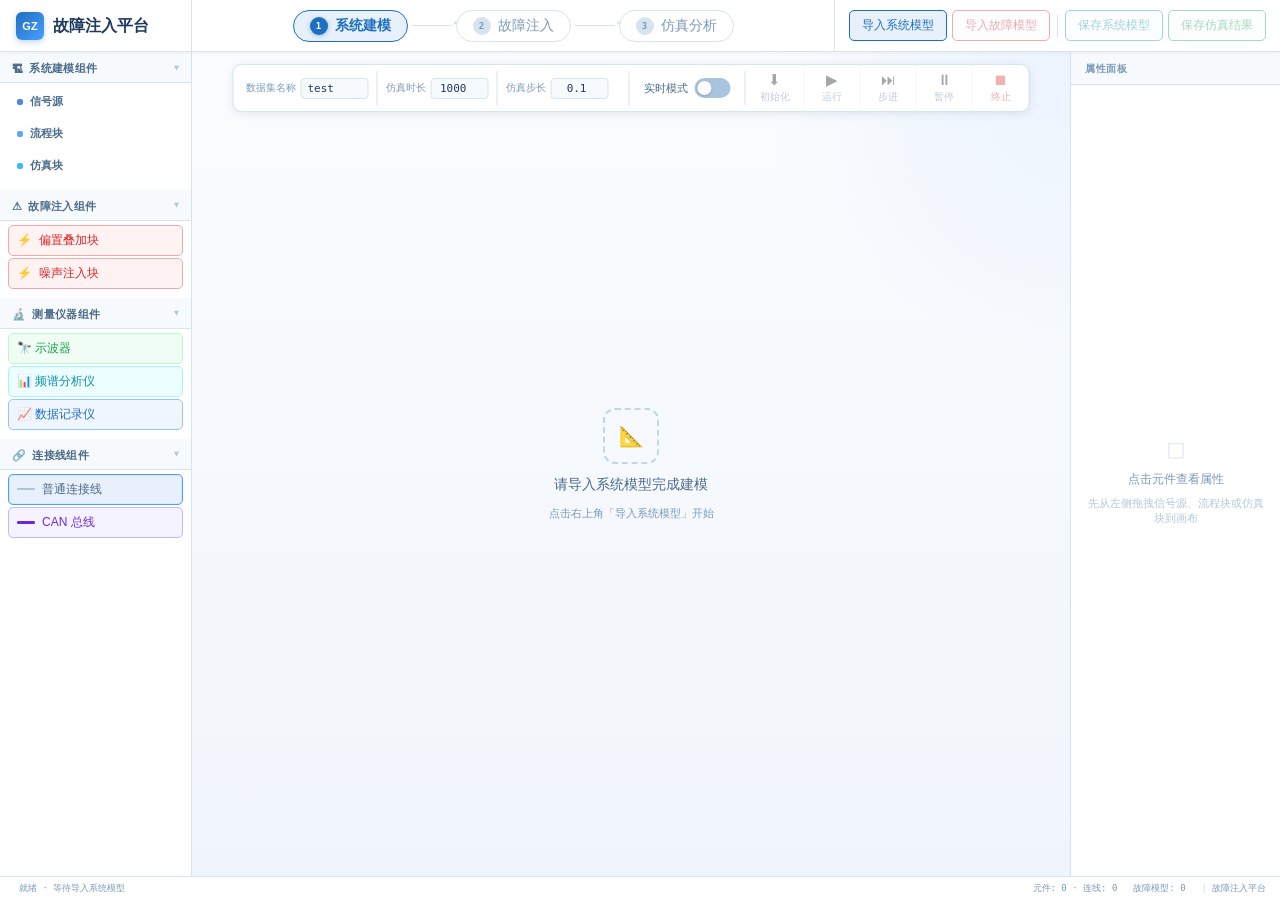
==== TEST.html @ 74deca5b "Add static fault injection platform" ====
<!DOCTYPE html>
<html lang="zh">
<head>
<meta charset="UTF-8">
<meta name="viewport" content="width=device-width, initial-scale=1.0">
<title>故障注入平台</title>
<style>
*{margin:0;padding:0;box-sizing:border-box;}
:root{
  --sidebar-w:192px;
  --sidebar-w-md:184px;
  --bg-base:#f0f5fb;
  --bg-panel:#ffffff;
  --bg-card:#f7fafd;
  --bg-hover:#eaf2fb;
  --border:#d6e4f0;
  --border-mid:#c2d6ea;
  --border-dark:#a8c4de;
  --blue:#1d6fbf;
  --blue-lt:#4a9eff;
  --blue-bg:#e8f1fb;
  --teal:#0e8fa8;
  --teal-bg:#e3f6fa;
  --red:#dc2626;
  --red-lt:#ef4444;
  --red-bg:#fef2f2;
  --red-border:#fca5a5;
  --green:#16a34a;
  --green-bg:#f0fdf4;
  --orange:#c2540a;
  --orange-bg:#fff7ed;
  --purple:#6d28d9;
  --purple-bg:#f5f3ff;
  --text:#1e3a5f;
  --text2:#4a6a8a;
  --textm:#7a9ab8;
  --textd:#b3c8da;
}
body{font-family:'Noto Sans SC',sans-serif;background:var(--bg-base);color:var(--text);height:100vh;display:flex;flex-direction:column;overflow:hidden;}

/* ── HEADER ── */
header{height:52px;background:var(--bg-panel);border-bottom:1.5px solid var(--border);display:flex;align-items:center;flex-shrink:0;z-index:100;box-shadow:0 1px 4px rgba(30,58,95,0.06);}
.logo{width:var(--sidebar-w);padding:0 16px;display:flex;align-items:center;gap:9px;border-right:1.5px solid var(--border);height:100%;flex-shrink:0;}
.logo-badge{width:28px;height:28px;background:linear-gradient(135deg,var(--blue),var(--blue-lt));border-radius:6px;display:flex;align-items:center;justify-content:center;font-family:'Rajdhani',sans-serif;font-weight:700;font-size:11px;color:#fff;flex-shrink:0;box-shadow:0 2px 6px rgba(29,111,191,0.28);}
.logo-name{font-family:'Rajdhani',sans-serif;font-weight:700;font-size:15px;color:var(--text);line-height:1.2;white-space:nowrap;}

/* ── 三步流程条 ── */
.stepbar{flex:1;display:flex;align-items:center;justify-content:center;padding:0 20px;gap:0;}
.step-item{display:flex;align-items:center;}
.step-pill{display:flex;align-items:center;gap:7px;padding:6px 16px;border-radius:20px;border:1.5px solid var(--border);background:transparent;transition:all 0.25s;cursor:default;}
.step-num{width:18px;height:18px;border-radius:50%;display:flex;align-items:center;justify-content:center;font-family:'JetBrains Mono',monospace;font-size:9px;font-weight:700;background:var(--border);color:var(--textm);transition:all 0.25s;flex-shrink:0;}
.step-lbl{font-size:13px;font-weight:500;color:var(--textm);white-space:nowrap;transition:all 0.25s;}
.step-arrow{width:40px;height:1.5px;background:var(--border);margin:0 4px;position:relative;flex-shrink:0;}
.step-arrow::after{content:'▸';position:absolute;right:-6px;top:-7px;font-size:8px;color:var(--border);}
.step-item[data-s="1"]{--sc:var(--blue);--scbg:var(--blue-bg);}
.step-item[data-s="2"]{--sc:var(--red);--scbg:var(--red-bg);}
.step-item[data-s="3"]{--sc:var(--green);--scbg:var(--green-bg);}
.step-item.active .step-pill{border-color:var(--sc);background:var(--scbg);}
.step-item.active .step-num{background:var(--sc);color:#fff;box-shadow:0 1px 5px color-mix(in srgb,var(--sc) 40%,transparent);}
.step-item.active .step-lbl{color:var(--sc);font-weight:600;}
.step-item.done .step-pill{border-color:var(--border-mid);background:var(--bg-hover);}
.step-item.done .step-num{background:var(--blue);color:#fff;font-size:8px;}
.step-item.done .step-lbl{color:var(--text2);}

/* ── 右上角工具栏（4个按钮） ── */
.toolbar{display:flex;align-items:center;gap:5px;padding:0 14px;border-left:1.5px solid var(--border);height:100%;flex-shrink:0;}
.tbtn{display:flex;align-items:center;gap:4px;padding:5px 11px;border-radius:5px;border:1.5px solid var(--border);background:var(--bg-card);color:var(--text2);font-family:'Noto Sans SC',sans-serif;font-size:11px;cursor:pointer;transition:all 0.18s;white-space:nowrap;font-weight:500;}
.tbtn:hover:not(.tbtn-disabled){background:var(--bg-hover);border-color:var(--border-mid);color:var(--text);}
.tbtn-disabled{opacity:0.38;cursor:not-allowed;}
.tbtn-imp-sys{border-color:var(--blue);color:var(--blue);background:var(--blue-bg);}
.tbtn-imp-sys:hover{background:#dceef9!important;}
.tbtn-imp-flt{border-color:var(--red);color:var(--red);}
.tbtn-imp-flt.ready{background:var(--red-bg);}
.tbtn-save-sys{border-color:var(--teal);color:var(--teal);}
.tbtn-save-sys.ready{background:var(--teal-bg);}
.tbtn-save-res{border-color:var(--green);color:var(--green);}
.tbtn-save-res.ready{background:var(--green-bg);}
.tbtn-divider{width:1px;height:22px;background:var(--border);margin:0 2px;flex-shrink:0;}

/* ── LAYOUT ── */
main{flex:1;display:flex;overflow:hidden;}

/* ── 左侧面板（4组） ── */
.lpanel{width:var(--sidebar-w);flex-shrink:0;background:var(--bg-panel);border-right:1.5px solid var(--border);display:flex;flex-direction:column;overflow:hidden;}
.lscroll{flex:1;overflow-y:auto;}
.lscroll::-webkit-scrollbar{width:3px;}
.lscroll::-webkit-scrollbar-thumb{background:var(--border);}

/* 分组标题 */
.lgroup-head{display:flex;align-items:center;gap:6px;padding:8px 12px 5px;font-size:10px;font-weight:600;color:var(--text2);letter-spacing:0.3px;border-bottom:1px solid var(--border);background:var(--bg-card);margin-top:1px;cursor:pointer;user-select:none;position:sticky;top:0;z-index:2;}
.lgroup-head:first-child{margin-top:0;}
.lgroup-icon{font-size:11px;}
.lgroup-arrow{margin-left:auto;font-size:9px;color:var(--textd);transition:transform 0.2s;}
.lgroup-arrow.open{transform:rotate(90deg);}
.lgroup-body{padding:4px 8px 6px;}

/* 元件条目 */
.citem{display:flex;align-items:center;gap:7px;padding:5px 8px;border-radius:5px;border:1px solid transparent;cursor:grab;transition:all 0.14s;margin-bottom:2px;font-size:11px;color:var(--text2);}
.citem:hover{background:var(--blue-bg);border-color:var(--border-mid);color:var(--blue);}
.citem-draggable{cursor:grab;}
.citem-draggable:active{cursor:grabbing;}
.citem-dragging{opacity:0.58;transform:translateX(2px);}
.citem-copy{display:flex;flex-direction:column;gap:1px;min-width:0;}
.citem-sub{font-size:9px;color:var(--textm);line-height:1.35;white-space:normal;}
.citem-label{font-size:11px;font-weight:600;color:inherit;line-height:1.45;}
.cdot{width:6px;height:6px;border-radius:2px;flex-shrink:0;}
.citem-line-tool{cursor:pointer;}
.citem-line-tool.active{background:var(--blue-bg);border-color:var(--blue-lt);color:var(--blue);box-shadow:0 0 0 1px rgba(74,158,255,0.12) inset;}
.citem-line-tool.active.citem-can{background:#ede9fe!important;border-color:var(--purple)!important;color:var(--purple)!important;}

/* 故障注入组件特殊样式 */
.citem-fault{color:var(--red)!important;border:1px solid var(--red-border)!important;background:var(--red-bg);}
.citem-fault:hover{background:#fee2e2!important;border-color:var(--red)!important;}

/* 测量仪器 */
.citem-scope{border:1.5px solid #bbf7d0!important;background:#f0fdf4;color:var(--green)!important;}
.citem-scope:hover{background:#dcfce7!important;border-color:var(--green)!important;}

/* 连接线 */
.citem-can{border:1px solid #c4b5fd!important;background:var(--purple-bg);color:var(--purple)!important;}
.citem-can:hover{background:#ede9fe!important;border-color:var(--purple)!important;}

/* ── 画布 ── */
.canvas-wrap{flex:1;background:var(--bg-base);position:relative;overflow:hidden;}
.canvas-grid{position:absolute;inset:0;background:radial-gradient(circle at top right, rgba(122,183,255,0.12), transparent 26%),linear-gradient(180deg, rgba(255,255,255,0.72), rgba(240,245,251,0.94));}
.empty-state{position:absolute;inset:0;display:flex;flex-direction:column;align-items:center;justify-content:center;gap:12px;pointer-events:none;}
.empty-icon{width:56px;height:56px;border:2px dashed var(--border-mid);border-radius:12px;display:flex;align-items:center;justify-content:center;font-size:20px;}
.empty-txt{font-size:14px;color:var(--text2);font-weight:500;}
.empty-sub{font-size:11px;color:var(--textm);}
.diagram{position:absolute;inset:0;display:none;}
.diagram.on{display:block;}
.diagram.dragover .diagram-placeholder-card{border-color:var(--blue);background:#f5f9ff;box-shadow:0 10px 24px rgba(29,111,191,0.12);}
.diagram-guide{position:absolute;top:106px;left:22px;z-index:8;display:flex;flex-direction:column;gap:3px;padding:11px 14px;border-radius:10px;border:1px solid rgba(194,214,234,0.95);background:rgba(255,255,255,0.9);backdrop-filter:blur(10px);box-shadow:0 8px 18px rgba(30,58,95,0.08);}
.diagram-guide-title{font-size:13px;font-weight:700;color:var(--text);}
.diagram-guide-sub{font-size:10px;color:var(--textm);line-height:1.5;max-width:300px;}
.diagram-placeholder{position:absolute;inset:0;display:flex;align-items:center;justify-content:center;pointer-events:none;padding:24px;z-index:7;}
.diagram-placeholder-card{display:flex;flex-direction:column;align-items:center;justify-content:center;gap:8px;width:min(420px,100%);padding:26px 28px;border-radius:18px;border:2px dashed var(--border-mid);background:rgba(255,255,255,0.72);text-align:center;transition:all 0.18s;}
.diagram-placeholder-icon{font-size:26px;line-height:1;color:var(--blue);}
.diagram-placeholder-title{font-size:16px;font-weight:700;color:var(--text);}
.diagram-placeholder-sub{font-size:11px;color:var(--textm);line-height:1.6;max-width:320px;}
.canvas-viewport{position:absolute;inset:0;overflow:hidden;z-index:3;cursor:grab;}
.canvas-viewport.panning{cursor:grabbing;}
.canvas-stage{position:absolute;left:0;top:0;width:1600px;height:980px;transform-origin:0 0;will-change:transform;touch-action:none;}
.canvas-stage-grid{position:absolute;inset:0;background-image:linear-gradient(rgba(194,214,234,0.55) 1px, transparent 1px),linear-gradient(90deg, rgba(194,214,234,0.55) 1px, transparent 1px);background-size:32px 32px,32px 32px;opacity:0.54;pointer-events:none;}
.edge-layer{position:absolute;inset:0;width:100%;height:100%;overflow:visible;pointer-events:auto;}
.edge-path{fill:none;stroke-linecap:round;stroke-linejoin:round;pointer-events:none;}
.edge-path--normal{stroke:#84aee0;stroke-width:2.2;}
.edge-path--can{stroke:#8c7cf6;stroke-width:3.2;}
.edge-hit{fill:none;stroke:rgba(79,134,231,0.001);stroke-width:18;stroke-linecap:round;stroke-linejoin:round;pointer-events:visibleStroke;cursor:pointer;}
.edge-path.is-selected{filter:drop-shadow(0 0 6px rgba(79,134,231,0.24));}
.edge-path--normal.is-selected{stroke:#4f86e7;stroke-width:2.9;}
.edge-path--can.is-selected{stroke:#6d5df6;stroke-width:4;}
.edge-label{font-family:'JetBrains Mono',monospace;font-size:9px;fill:#6d28d9;pointer-events:auto;cursor:pointer;transition:fill 0.16s ease;}
.edge-label.is-selected{fill:#1d4ed8;font-weight:700;}
.edge-path.is-faulted{stroke-dasharray:10 6;filter:drop-shadow(0 0 5px rgba(220,38,38,0.18));}
.edge-path--can.is-faulted{stroke:var(--red);stroke-width:3.6;}
.edge-label.is-faulted{fill:var(--red);font-weight:700;}
.edge-label.is-faulted.is-selected{fill:#b91c1c;}
.edge-preview{fill:none;stroke:#7ab7ff;stroke-width:2;stroke-dasharray:7 5;opacity:0.92;}
.node-layer{position:absolute;inset:0;z-index:4;}
.canvas-floating{position:absolute;right:18px;bottom:18px;z-index:9;display:flex;flex-direction:column;align-items:flex-end;gap:10px;}
.canvas-mode{display:flex;align-items:center;gap:10px;padding:9px 12px;border:1px solid rgba(183,197,219,0.48);border-radius:16px;background:rgba(255,255,255,0.9);backdrop-filter:blur(12px);box-shadow:0 12px 24px rgba(30,58,95,0.08);}
.canvas-mode__label{font-size:10px;color:var(--textm);font-weight:700;letter-spacing:0.2px;}
.canvas-mode__chip{display:inline-flex;align-items:center;gap:6px;padding:6px 11px;border-radius:999px;border:1px solid rgba(194,214,234,0.72);background:var(--bg-card);font-size:11px;color:var(--text2);font-weight:700;}
.canvas-mode__chip.can{border-color:#c4b5fd;background:#f5f3ff;color:#6d28d9;}
.canvas-zoom{display:flex;align-items:center;gap:9px;padding:9px 12px;border:1px solid rgba(183,197,219,0.48);border-radius:16px;background:rgba(255,255,255,0.9);backdrop-filter:blur(12px);box-shadow:0 12px 24px rgba(30,58,95,0.08);}
.canvas-zoom__button,.canvas-zoom__reset{border:1px solid rgba(183,197,220,0.58);background:rgba(255,255,255,0.92);color:#415f8f;cursor:pointer;transition:background 0.2s ease,border-color 0.2s ease;}
.canvas-zoom__button:hover,.canvas-zoom__reset:hover{border-color:rgba(76,116,204,0.42);background:rgba(236,243,255,0.94);}
.canvas-zoom__button{width:30px;height:30px;border-radius:9px;font-size:17px;line-height:1;}
.canvas-zoom__track{width:110px;height:6px;border-radius:999px;background:rgba(175,191,220,0.28);overflow:hidden;}
.canvas-zoom__fill{display:block;height:100%;border-radius:inherit;background:linear-gradient(90deg,#5b8cff,#7ab7ff);}
.canvas-zoom__reset{min-width:64px;height:30px;padding:0 10px;border-radius:9px;font-size:13px;font-weight:700;}

/* ── 模块块 ── */
.blk{position:absolute;border-radius:12px;border:1.5px solid;background:var(--bg-panel);cursor:grab;transition:box-shadow 0.18s,border-color 0.18s,transform 0.18s;user-select:none;display:flex;flex-direction:column;align-items:center;justify-content:center;text-align:center;gap:4px;box-shadow:0 6px 16px rgba(30,58,95,0.08);}
.blk.is-dragging{cursor:grabbing;box-shadow:0 16px 28px rgba(30,58,95,0.18);transform:translateY(-1px);}
.blk:hover{box-shadow:0 3px 12px rgba(30,58,95,0.14);z-index:10;}
.blk.sel{box-shadow:0 0 0 3px color-mix(in srgb,currentColor 25%,transparent),0 2px 10px rgba(30,58,95,0.1);z-index:20;}
.blk-lbl{font-size:12px;font-weight:700;padding:0 10px;line-height:1.4;color:var(--text);letter-spacing:0.1px;}
.blk-sub{font-size:10px;color:var(--textm);padding:0 10px;font-family:"Segoe UI","Microsoft YaHei UI",sans-serif;line-height:1.55;}
.blk-kicker{font-size:9px;font-weight:700;letter-spacing:0.55px;text-transform:uppercase;color:currentColor;opacity:0.82;margin-bottom:2px;}
.node-port{position:absolute;display:flex;align-items:center;justify-content:center;width:16px;height:16px;border-radius:50%;border:2px solid currentColor;background:#fff;box-shadow:0 0 0 3px rgba(255,255,255,0.78);pointer-events:auto;cursor:crosshair;z-index:2;transform:translate(-50%,-50%);padding:0;appearance:none;outline:none;}
.node-port--output{background:currentColor;border-color:#fff;box-shadow:0 0 0 2px color-mix(in srgb,currentColor 24%,transparent);}
.node-port--active{box-shadow:0 0 0 5px color-mix(in srgb,currentColor 18%,transparent);}
.node-port__inner{width:4px;height:4px;border-radius:50%;background:currentColor;}
.fbadge{position:absolute;top:-7px;right:-7px;width:15px;height:15px;background:var(--red);border-radius:50%;display:none;align-items:center;justify-content:center;font-size:7px;font-weight:700;color:#fff;box-shadow:0 1px 4px rgba(220,38,38,0.45);}
.blk.faulted .fbadge{display:flex;}
.blk.faulted{border-color:var(--red-lt)!important;background:var(--red-bg)!important;animation:fpulse 2.2s ease-in-out infinite;}
.blk.faulted .blk-lbl{color:var(--red);}
@keyframes fpulse{0%,100%{box-shadow:0 0 0 0 rgba(220,38,38,0);}50%{box-shadow:0 0 0 4px rgba(220,38,38,0.12);}}
.b-source{border-color:#4f86e7;color:#2a6dc9;}
.b-flow{border-color:#60a5fa;color:var(--blue);}
.b-sim{border-color:#38bdf8;color:var(--teal);}
.b-fault{border-color:#f87171;color:var(--red);}
.b-inst{border-color:#4ade80;color:var(--green);}
.b-link{border-color:#a78bfa;color:var(--purple);}
.b-sensor{border-color:#93c5fd;color:var(--blue);}
.b-ctrl{border-color:#67e8f9;color:var(--teal);}
.b-motor{border-color:#fdba74;color:var(--orange);}
.b-scope{border-color:#86efac;color:var(--green);}
.scope-view-btn{position:absolute;bottom:-13px;left:50%;transform:translateX(-50%);background:var(--green);color:#fff;font-size:9px;font-weight:600;padding:2px 8px;border-radius:10px;cursor:pointer;white-space:nowrap;display:none;box-shadow:0 1px 4px rgba(22,163,74,0.3);}

/* 层分隔 */
.lay-lbl{position:absolute;top:14px;font-size:9px;color:var(--textm);font-family:'JetBrains Mono',monospace;pointer-events:none;background:var(--bg-base);padding:0 4px;}
.lay-div{position:absolute;top:10px;bottom:10px;width:1px;background:var(--border-mid);pointer-events:none;opacity:0.6;}

/* ── 仿真控制栏 ── */
.simbar{
  position:absolute;top:12px;left:50%;transform:translateX(-50%);
  display:flex;align-items:center;gap:0;
  max-width:calc(100% - 24px);
  background:var(--bg-panel);border:1.5px solid var(--border);
  border-radius:9px;box-shadow:0 2px 10px rgba(30,58,95,0.1);
  z-index:50;overflow:hidden;white-space:nowrap;
}
/* 左段：参数输入 */
.simbar-params{display:flex;align-items:center;gap:0;padding:0 12px;border-right:1.5px solid var(--border);}
.sim-field{display:flex;align-items:center;gap:5px;padding:7px 8px 7px 0;border-right:1px solid var(--border);margin-right:8px;}
.sim-field:last-child{border-right:none;margin-right:0;}
.sim-field-lbl{font-size:10px;color:var(--textm);white-space:nowrap;}
.sim-field-inp{width:58px;border:1.5px solid var(--border);border-radius:4px;padding:3px 6px;font-family:'JetBrains Mono',monospace;font-size:11px;color:var(--text);background:var(--bg-card);outline:none;transition:border-color 0.15s;text-align:right;}
.sim-field-inp:focus{border-color:var(--blue);}
/* 中段：实时模式开关 */
.simbar-rt{display:flex;align-items:center;gap:7px;padding:7px 14px;border-right:1.5px solid var(--border);}
.simbar-rt-lbl{font-size:11px;color:var(--text2);}
/* Toggle */
.toggle-wrap{position:relative;width:36px;height:20px;flex-shrink:0;}
.toggle-wrap input{opacity:0;width:0;height:0;position:absolute;}
.toggle-track{position:absolute;inset:0;border-radius:10px;background:var(--border-dark);cursor:pointer;transition:background 0.2s;}
.toggle-wrap input:checked+.toggle-track{background:var(--green);}
.toggle-thumb{position:absolute;top:3px;left:3px;width:14px;height:14px;border-radius:50%;background:#fff;box-shadow:0 1px 3px rgba(0,0,0,0.18);transition:transform 0.2s;pointer-events:none;}
.toggle-wrap input:checked~.toggle-thumb{transform:translateX(16px);}
/* 右段：操作按钮 */
.simbar-btns{display:flex;align-items:center;}
.sim-btn{display:flex;flex-direction:column;align-items:center;justify-content:center;gap:3px;padding:7px 14px;border:none;border-right:1px solid var(--border);background:transparent;cursor:pointer;transition:background 0.15s;min-width:56px;}
.sim-btn:last-child{border-right:none;}
.sim-btn:hover:not(.sim-btn-disabled){background:var(--bg-hover);}
.sim-btn-disabled{opacity:0.35;cursor:not-allowed;}
.sim-btn-icon{font-size:15px;line-height:1;}
.sim-btn-lbl{font-size:10px;color:var(--text2);font-weight:500;}
/* 运行按钮激活态 */
.sim-btn-run.active .sim-btn-icon{color:var(--green);}
.sim-btn-run.active .sim-btn-lbl{color:var(--green);}
.sim-btn-run.active{background:var(--green-bg);}
/* 终止按钮 */
.sim-btn-stop .sim-btn-icon{color:var(--red);}
.sim-btn-stop .sim-btn-lbl{color:var(--red);}
.sim-btn-stop:hover{background:var(--red-bg)!important;}
/* 运行中状态指示 */
.sim-running-dot{width:6px;height:6px;border-radius:50%;background:var(--green);animation:blink 1s ease-in-out infinite;display:none;}
@keyframes blink{0%,100%{opacity:1;}50%{opacity:0.3;}}

/* ── 右侧属性面板 ── */
.rpanel{width:210px;flex-shrink:0;background:var(--bg-panel);border-left:1.5px solid var(--border);display:flex;flex-direction:column;}
.ph{padding:10px 14px 8px;font-size:10px;font-weight:600;letter-spacing:0.6px;color:var(--textm);text-transform:uppercase;border-bottom:1px solid var(--border);flex-shrink:0;background:var(--bg-card);}
.props-body{flex:1;overflow-y:auto;padding:14px 12px;}
.props-empty{display:flex;flex-direction:column;align-items:center;justify-content:center;height:100%;gap:8px;color:var(--textm);font-size:12px;text-align:center;}
.pgroup{margin-bottom:18px;}
.pglbl{font-size:9px;color:var(--textd);text-transform:uppercase;letter-spacing:0.6px;margin-bottom:8px;font-weight:600;}
.prow{display:flex;justify-content:space-between;align-items:center;padding:6px 0;border-bottom:1px solid var(--border);font-size:11px;}
.pk{color:var(--text2);}
.pv{color:var(--text);font-family:'JetBrains Mono',monospace;font-size:10px;}
.pv-ok{color:var(--green);font-weight:600;}
.pv-fault{color:var(--red);font-weight:600;}
.props-title{font-size:14px;font-weight:700;color:var(--text);line-height:1.3;}
.props-sub{font-size:10px;color:var(--textm);line-height:1.5;margin-top:3px;}
.props-form{display:flex;flex-direction:column;gap:16px;}
.props-field{display:flex;flex-direction:column;gap:8px;}
.props-field label{font-size:10px;color:var(--text2);font-weight:600;letter-spacing:0.2px;}
.props-row{display:grid;grid-template-columns:1fr 1fr;gap:12px;}
.props-field input,
.props-field select,
.props-field textarea{width:100%;border:1.5px solid var(--border);border-radius:6px;padding:8px 10px;background:var(--bg-card);font-size:12px;color:var(--text);outline:none;transition:border-color 0.15s,box-shadow 0.15s;line-height:1.5;}
.props-field textarea{min-height:78px;resize:vertical;line-height:1.5;}
.props-field input:focus,
.props-field select:focus,
.props-field textarea:focus{border-color:var(--blue);box-shadow:0 0 0 3px rgba(74,158,255,0.12);}
.props-help{font-size:10px;color:var(--textm);line-height:1.7;}
.props-actions{display:flex;flex-direction:column;gap:10px;margin-top:20px;}
.props-save{width:100%;padding:9px 12px;border:none;border-radius:7px;background:var(--red);color:#fff;font-size:12px;font-weight:700;cursor:pointer;transition:background 0.18s,transform 0.18s;}
.props-save:hover{background:#b91c1c;}
.props-save:active{transform:translateY(1px);}
.props-secondary{width:100%;padding:8px 12px;border-radius:7px;border:1.5px solid #86efac;background:var(--green-bg);color:var(--green);font-size:11px;font-weight:600;cursor:pointer;}
.props-danger{width:100%;padding:9px 12px;border-radius:7px;border:1.5px solid #f7b1b1;background:#fff5f5;color:#c62828;font-size:12px;font-weight:700;cursor:pointer;transition:background 0.18s,border-color 0.18s,transform 0.18s;}
.props-danger:hover{background:#feeaea;border-color:#ee8d8d;}
.props-danger:active{transform:translateY(1px);}

/* ── 状态栏 ── */
.sbar{height:24px;background:var(--bg-panel);border-top:1.5px solid var(--border);display:flex;align-items:center;padding:0 14px;gap:16px;flex-shrink:0;}
.si{display:flex;align-items:center;gap:5px;font-family:'JetBrains Mono',monospace;font-size:9px;color:var(--textm);}
.sdot{width:5px;height:5px;border-radius:50%;background:var(--textd);}
.sdot-b{background:var(--blue);}
.sdot-g{background:var(--green);}
.sdot-r{background:var(--red);}

/* ── 通用模态框 ── */
.overlay{position:fixed;inset:0;background:rgba(30,58,95,0.2);backdrop-filter:blur(4px);z-index:1000;display:none;align-items:center;justify-content:center;}
.overlay.open{display:flex;}
.modal{background:var(--bg-panel);border:1.5px solid var(--border);border-radius:10px;box-shadow:0 20px 48px rgba(30,58,95,0.16);display:flex;flex-direction:column;overflow:hidden;animation:mup 0.2s ease;}
@keyframes mup{from{transform:translateY(12px);opacity:0;}to{transform:translateY(0);opacity:1;}}
.mhead{padding:13px 18px;border-bottom:1px solid var(--border);display:flex;align-items:center;justify-content:space-between;background:var(--bg-card);flex-shrink:0;}
.mtitle{font-family:'Rajdhani',sans-serif;font-size:15px;font-weight:700;letter-spacing:0.2px;}
.mclose{width:24px;height:24px;border-radius:4px;background:transparent;border:1px solid var(--border);color:var(--text2);cursor:pointer;font-size:13px;display:flex;align-items:center;justify-content:center;transition:all 0.14s;}
.mclose:hover{background:var(--bg-hover);color:var(--text);}
.mbody{flex:1;overflow:hidden;display:flex;}
.mfoot{padding:10px 18px;border-top:1px solid var(--border);display:flex;align-items:center;justify-content:flex-end;gap:8px;background:var(--bg-card);flex-shrink:0;}
.btn-cancel{padding:5px 14px;border-radius:4px;border:1.5px solid var(--border);background:transparent;color:var(--text2);font-size:12px;cursor:pointer;transition:all 0.14s;}
.btn-cancel:hover{background:var(--bg-hover);color:var(--text);}
.btn-ok{padding:5px 16px;border-radius:4px;border:none;font-size:12px;font-weight:600;cursor:pointer;transition:all 0.18s;}
.btn-ok-b{background:var(--blue);color:#fff;}
.btn-ok-b:hover{background:#155fa0;}
.btn-ok-p{background:var(--purple);color:#fff;}
.btn-ok-p:hover{background:#5b21b6;}
.btn-ok-r{background:var(--red);color:#fff;}
.btn-ok-r:hover{background:#b91c1c;}
.btn-ok-g{background:var(--green);color:#fff;}
.btn-ok-g:hover{background:#15803d;}

/* ── 导入故障模型弹窗 ── */
.ifm-body{flex:1;display:flex;flex-direction:column;gap:0;overflow:hidden;}
.ifm-top{padding:14px 18px 10px;border-bottom:1px solid var(--border);}
.ifm-drop{border:2px dashed var(--border-mid);border-radius:7px;padding:24px;text-align:center;cursor:pointer;transition:all 0.18s;background:var(--bg-card);}
.ifm-drop:hover{border-color:var(--red);background:var(--red-bg);}
.ifm-drop-icon{font-size:24px;margin-bottom:6px;}
.ifm-drop-txt{font-size:12px;color:var(--text2);}
.ifm-drop-sub{font-size:10px;color:var(--textm);margin-top:3px;}
.ifm-list{flex:1;overflow-y:auto;padding:10px 18px;}
.ifm-item{display:flex;align-items:center;gap:10px;padding:8px 10px;border-radius:5px;border:1.5px solid var(--border);background:var(--bg-card);margin-bottom:6px;cursor:pointer;transition:all 0.14s;}
.ifm-item:hover{border-color:var(--border-mid);background:var(--bg-hover);}
.ifm-item.on{border-color:var(--red);background:var(--red-bg);}
.ifm-item.is-imported{border-color:#f7c7c7;background:#fff6f6;}
.ifm-icon{font-size:16px;}
.ifm-name{font-size:12px;font-weight:500;color:var(--text);flex:1;}
.ifm-meta{font-size:10px;color:var(--textm);font-family:'JetBrains Mono',monospace;}
.ifm-state{margin-left:auto;padding:2px 7px;border-radius:999px;border:1px solid #f5c2c2;background:#fff;font-size:9px;color:#c24141;font-weight:700;}
.ifm-empty{display:flex;align-items:center;justify-content:center;padding:22px 14px;border:1.5px dashed var(--border-mid);border-radius:8px;color:var(--textm);font-size:11px;background:var(--bg-card);}
.ifm-divider{height:1px;background:var(--border);margin:8px 0;}
.ifm-build-row{padding:10px 18px;border-top:1px solid var(--border);background:var(--bg-card);display:flex;align-items:center;gap:10px;flex-shrink:0;}
.ifm-build-hint{font-size:11px;color:var(--textm);flex:1;}
.btn-build-fault{display:flex;align-items:center;gap:5px;padding:6px 14px;border-radius:5px;border:1.5px solid var(--purple);background:var(--purple-bg);color:var(--purple);font-size:12px;font-weight:600;cursor:pointer;transition:all 0.18s;white-space:nowrap;}
.btn-build-fault:hover{background:#ede9fe;}

/* ── 模板库 ── */
.tpl-cats{width:148px;border-right:1px solid var(--border);padding:8px 6px;overflow-y:auto;background:var(--bg-card);}
.tcat-head{font-size:9px;color:var(--textd);letter-spacing:0.6px;padding:3px 6px 6px;text-transform:uppercase;font-weight:600;}
.tpl-cat{display:flex;align-items:center;gap:6px;padding:6px 9px;border-radius:5px;cursor:pointer;font-size:12px;color:var(--text2);transition:all 0.14s;margin-bottom:2px;border:1px solid transparent;}
.tpl-cat:hover{background:var(--blue-bg);color:var(--blue);}
.tpl-cat.on{background:var(--purple-bg);border-color:#c4b5fd;color:var(--purple);font-weight:500;}
.tpl-cnt{margin-left:auto;font-family:'JetBrains Mono',monospace;font-size:9px;opacity:0.65;}
.tpl-grid{flex:1;padding:10px;overflow-y:auto;display:grid;grid-template-columns:repeat(2,1fr);gap:8px;align-content:start;}
.tcard{background:var(--bg-panel);border:1.5px solid var(--border);border-radius:7px;padding:10px;cursor:pointer;transition:all 0.18s;}
.tcard:hover{border-color:var(--border-mid);box-shadow:0 2px 8px rgba(30,58,95,0.08);}
.tcard.on{border-color:#c4b5fd;background:var(--purple-bg);}
.tcard-name{font-size:11px;font-weight:600;color:var(--text);margin-bottom:3px;}
.tcard-desc{font-size:10px;color:var(--text2);line-height:1.4;margin-bottom:6px;}
.tcard-tags{display:flex;gap:3px;flex-wrap:wrap;}
.ttag{padding:2px 5px;border-radius:6px;font-size:8px;font-weight:500;font-family:'JetBrains Mono',monospace;}
.tpl-detail{width:196px;border-left:1px solid var(--border);padding:12px;overflow-y:auto;background:var(--bg-card);}
.tdph{color:var(--textd);font-size:11px;text-align:center;margin-top:50px;}
.tdtitle{font-size:13px;font-weight:700;color:var(--text);margin-bottom:8px;}
.tdlbl{font-size:9px;color:var(--textd);text-transform:uppercase;letter-spacing:0.5px;margin-bottom:3px;margin-top:9px;font-weight:600;}
.tdval{font-family:'JetBrains Mono',monospace;font-size:11px;color:var(--purple);background:var(--purple-bg);padding:3px 7px;border-radius:3px;border:1px solid #ddd6fe;}

/* ── 电气层注入弹窗 ── */
.einj-body{display:grid;grid-template-columns:220px 1fr 220px;gap:0;flex:1;min-height:0;}
.einj-side,.einj-detail{background:var(--bg-card);display:flex;flex-direction:column;min-height:0;}
.einj-side{border-right:1px solid var(--border);}
.einj-detail{border-left:1px solid var(--border);}
.einj-side-head,.einj-detail-head{padding:12px 14px 10px;border-bottom:1px solid var(--border);}
.einj-side-title,.einj-detail-title{font-size:12px;font-weight:700;color:var(--text);}
.einj-side-sub,.einj-detail-sub{font-size:10px;color:var(--textm);margin-top:3px;line-height:1.5;}
.einj-import-list{flex:1;overflow-y:auto;padding:10px 12px;}
.einj-main{display:flex;flex-direction:column;min-height:0;background:var(--bg-panel);}
.einj-target{padding:14px 16px 12px;border-bottom:1px solid var(--border);background:linear-gradient(180deg,#ffffff,#f9fbff);}
.einj-target-kicker{font-size:10px;color:var(--textd);text-transform:uppercase;letter-spacing:0.5px;font-weight:700;}
.einj-target-name{font-size:16px;font-weight:700;color:var(--text);margin-top:4px;}
.einj-target-sub{font-size:11px;color:var(--text2);margin-top:4px;line-height:1.6;}
.einj-current{display:inline-flex;align-items:center;gap:6px;margin-top:8px;padding:4px 8px;border-radius:999px;border:1px solid #f3b2b2;background:#fff5f5;color:#c24141;font-size:10px;font-weight:700;}
.einj-grid{flex:1;overflow-y:auto;padding:12px;display:grid;grid-template-columns:repeat(2,minmax(0,1fr));gap:10px;align-content:start;}
.einj-card{background:var(--bg-card);border:1.5px solid var(--border);border-radius:8px;padding:11px 12px;cursor:pointer;transition:all 0.16s;}
.einj-card:hover{border-color:#f0b2b2;box-shadow:0 4px 14px rgba(180,83,9,0.08);}
.einj-card.on{border-color:#dc2626;background:#fff4f4;box-shadow:0 4px 16px rgba(220,38,38,0.08);}
.einj-card-name{font-size:12px;font-weight:700;color:var(--text);margin-bottom:4px;}
.einj-card-desc{font-size:10px;color:var(--text2);line-height:1.55;margin-bottom:8px;}
.einj-tags{display:flex;flex-wrap:wrap;gap:4px;}
.einj-tag{padding:2px 6px;border-radius:999px;font-size:9px;font-weight:700;border:1px solid rgba(180,83,9,0.18);background:#fff8f1;color:#b45309;}
.einj-detail-body{flex:1;overflow-y:auto;padding:12px 14px;}
.einj-empty{display:flex;align-items:center;justify-content:center;height:100%;padding:16px;text-align:center;font-size:11px;color:var(--textm);line-height:1.7;}
.einj-row{display:flex;justify-content:space-between;gap:10px;padding:6px 0;border-bottom:1px solid var(--border);font-size:11px;}
.einj-row span:first-child{color:var(--textm);}
.einj-row span:last-child{color:var(--text);font-weight:600;text-align:right;}
.props-fault-action{border-color:#f5b5b5;background:#fff5f5;color:#c62828;}
.props-fault-action:hover{background:#feeaea;}
.props-protocol-action{border-color:#b6d6fa;background:#eef6ff;color:var(--blue);}
.props-protocol-action:hover{background:#e3f0ff;}
.einj-protocol .einj-card:hover{border-color:#b6d6fa;box-shadow:0 4px 14px rgba(29,111,191,0.08);}
.einj-protocol .einj-card.on{border-color:var(--blue);background:#eff6ff;box-shadow:0 4px 16px rgba(29,111,191,0.1);}
.einj-protocol .einj-tag{border-color:rgba(29,111,191,0.2);background:#f3f8ff;color:var(--blue);}
.einj-protocol .einj-current{border-color:#bfd7f5;background:#f3f8ff;color:var(--blue);}

/* ── 故障配置弹窗 ── */
.cfg-form{flex:1;padding:14px 18px;overflow-y:auto;}
.cfg-sec{margin-bottom:16px;}
.cfg-sec-title{font-size:10px;font-weight:700;color:var(--red);text-transform:uppercase;letter-spacing:0.8px;margin-bottom:8px;padding-bottom:4px;border-bottom:1.5px solid var(--red-border);}
.cfg-grid{display:grid;grid-template-columns:1fr 1fr;gap:8px;}
.cfg-f{display:flex;flex-direction:column;gap:3px;}
.cfg-f label{font-size:10px;color:var(--text2);}
.cfg-f select,.cfg-f input{background:var(--bg-card);border:1.5px solid var(--border);border-radius:4px;padding:5px 8px;color:var(--text);font-size:11px;font-family:'JetBrains Mono',monospace;outline:none;transition:border-color 0.18s;width:100%;}
.cfg-f select:focus,.cfg-f input:focus{border-color:var(--red);}
.layer-sel{display:flex;gap:5px;margin-bottom:8px;}
.lbtn{flex:1;padding:6px 4px;border-radius:4px;border:1.5px solid var(--border);background:var(--bg-card);color:var(--text2);font-size:11px;cursor:pointer;transition:all 0.18s;text-align:center;}
.lbtn:hover{background:var(--bg-hover);}
.lbtn.on{border-color:var(--red);background:var(--red-bg);color:var(--red);font-weight:600;}
.cfg-prev{width:196px;border-left:1px solid var(--border);padding:12px;background:var(--bg-card);display:flex;flex-direction:column;gap:4px;flex-shrink:0;}
.cprev-title{font-size:10px;color:var(--red);font-weight:700;text-transform:uppercase;letter-spacing:0.6px;margin-bottom:4px;}
.cfg-tl{height:72px;border:1.5px solid var(--border);border-radius:4px;background:#f9fbfe;position:relative;overflow:hidden;margin-bottom:6px;}
.srow{display:flex;justify-content:space-between;font-size:10px;padding:2px 0;border-bottom:1px solid var(--border);}
.sk{color:var(--textm);}
.sv{color:var(--text);font-family:'JetBrains Mono',monospace;font-size:9px;}

/* ── 示波器 ── */
.scope-ctrl{padding:8px 14px;border-bottom:1px solid var(--border);display:flex;align-items:center;gap:9px;flex-shrink:0;background:var(--bg-card);}
.scbtn{padding:4px 10px;border-radius:4px;border:1.5px solid var(--border);background:var(--bg-panel);color:var(--text2);font-size:10px;cursor:pointer;transition:all 0.14s;display:flex;align-items:center;gap:4px;}
.scbtn:hover{background:var(--bg-hover);color:var(--text);}
.scbtn.on{border-color:var(--red);color:var(--red);background:var(--red-bg);}
.scope-legend{display:flex;gap:10px;margin-left:auto;font-size:10px;}
.sleg{display:flex;align-items:center;gap:4px;color:var(--text2);}
.slegdot{width:14px;height:2px;border-radius:1px;}
.scope-channels{flex:1;padding:10px 14px;display:flex;flex-direction:column;gap:7px;overflow:hidden;}
.scope-ch{flex:1;background:#f9fbfe;border:1.5px solid var(--border);border-radius:5px;position:relative;overflow:hidden;}
.sch-lbl{position:absolute;top:5px;left:7px;font-family:'JetBrains Mono',monospace;font-size:9px;color:var(--textm);z-index:1;}

/* ── Toast ── */
.toast{position:fixed;bottom:20px;left:50%;transform:translateX(-50%);background:var(--bg-panel);border:1.5px solid var(--border);border-radius:7px;padding:8px 16px;font-size:12px;color:var(--text);z-index:9999;box-shadow:0 6px 20px rgba(30,58,95,0.13);display:none;align-items:center;gap:7px;animation:mup 0.18s ease;white-space:nowrap;}
.toast.on{display:flex;}
.toast-w{border-color:var(--red-border);}
.toast-s{border-color:#86efac;}
.ti-w{color:var(--red);}
.ti-s{color:var(--green);}
/* 鈹€鈹€ Local Font & Size Override 鈹€鈹€ */
body{font-family:"Microsoft YaHei UI","Segoe UI","PingFang SC",sans-serif;}
.logo-badge,.logo-name,.mtitle{font-family:"Segoe UI Semibold","Microsoft YaHei UI",sans-serif;}
.step-num,.blk-sub,.pv,.ifm-meta,.tdval,.sv,.si,.sch-lbl{font-family:"Cascadia Mono","Consolas",monospace;}
.logo-name{font-size:16px;}
.step-lbl{font-size:14px;}
.tbtn{padding:6px 12px;font-size:12px;}
.lgroup-head{padding:9px 12px 6px;font-size:11px;}
.citem{padding:6px 8px;font-size:12px;}
.blk-lbl{font-size:13px;}
.blk-sub{font-size:10.5px;}
.pglbl{font-size:10px;}
.prow{padding:5px 0;font-size:12px;}
.btn-build-fault{padding:7px 15px;font-size:13px;}
.cfg-f label{font-size:11px;}
.cfg-f select,.cfg-f input{padding:6px 8px;font-size:12px;}
.sch-lbl{font-size:10px;}

@media (max-width:1180px){
  .toolbar{padding:0 10px;gap:4px;}
  .tbtn{padding:6px 10px;font-size:11px;}
  .logo{width:var(--sidebar-w-md);}
  .lpanel{width:var(--sidebar-w-md);}
  .rpanel{width:220px;}
}

@media (max-width:980px){
  body{
    height:auto;
    min-height:100vh;
    overflow:auto;
  }
  header{height:auto;min-height:52px;flex-wrap:wrap;}
  .logo{height:52px;border-right:none;}
  .toolbar{height:auto;margin-left:auto;border-left:none;width:100%;padding:8px 12px;flex-wrap:wrap;justify-content:flex-start;}
  .tbtn{flex:1 1 calc(50% - 4px);justify-content:center;min-width:0;}
  .tbtn-divider{display:none;}
  .stepbar{width:100%;justify-content:flex-start;padding:8px 12px 10px;border-top:1px solid var(--border);overflow-x:auto;}
  main{
    flex-direction:column;
    overflow:auto;
  }
  .lpanel,
  .rpanel{
    width:100%;
    flex:none;
  }
  .lpanel{
    max-height:232px;
    border-right:none;
    border-bottom:1.5px solid var(--border);
  }
  .rpanel{
    min-height:240px;
    border-left:none;
    border-top:1.5px solid var(--border);
  }
  .canvas-wrap{
    flex:none;
    width:100%;
    min-height:640px;
    overflow:auto;
  }
  .canvas-grid,
  .empty-state,
  .diagram{
    min-width:980px;
    min-height:640px;
  }
  .simbar{
    left:10px;right:10px;transform:none;top:10px;
    max-width:none;overflow-x:auto;
  }
}

@media (max-width:760px){
  .canvas-floating{right:12px;left:12px;align-items:stretch;}
  .canvas-mode,.canvas-zoom{justify-content:center;}
  .canvas-mode{flex-wrap:wrap;}
  .diagram-guide{left:16px;right:16px;}
  .props-row{grid-template-columns:1fr;}
  .einj-body{grid-template-columns:1fr;}
  .einj-side,.einj-detail{border:none;border-bottom:1px solid var(--border);}
  .einj-grid{grid-template-columns:1fr;}
  .simbar{
    flex-wrap:wrap;
    white-space:normal;
  }
  .simbar-params,
  .simbar-rt,
  .simbar-btns{
    width:100%;
    border-right:none;
  }
  .simbar-params,
  .simbar-rt{
    border-bottom:1px solid var(--border);
  }
  .simbar-params{
    flex-wrap:wrap;
    row-gap:6px;
    padding:10px 12px;
  }
  .sim-field{
    flex:1 1 calc(50% - 8px);
    margin-right:0;
    padding-right:8px;
  }
  .sim-field:last-child{
    flex-basis:100%;
    padding-right:0;
  }
  .sim-field-inp{
    width:100%;
    min-width:0;
  }
  .simbar-rt{
    justify-content:space-between;
  }
  .simbar-btns{
    display:grid;
    grid-template-columns:repeat(5,minmax(0,1fr));
  }
  .sim-btn{
    min-width:0;
    padding:8px 6px;
  }
}
</style>
</head>
<body>

<!-- ═══ HEADER ═══ -->
<header>
  <div class="logo">
    <div class="logo-badge">GZ</div>
    <div class="logo-name">故障注入平台</div>
  </div>

  <!-- 三步流程条 -->
  <div class="stepbar">
    <div class="step-item active" data-s="1" id="s1">
      <div class="step-pill"><div class="step-num" id="sn1">1</div><div class="step-lbl">系统建模</div></div>
    </div>
    <div class="step-arrow"></div>
    <div class="step-item" data-s="2" id="s2">
      <div class="step-pill"><div class="step-num" id="sn2">2</div><div class="step-lbl">故障注入</div></div>
    </div>
    <div class="step-arrow"></div>
    <div class="step-item" data-s="3" id="s3">
      <div class="step-pill"><div class="step-num" id="sn3">3</div><div class="step-lbl">仿真分析</div></div>
    </div>
  </div>

  <!-- 右上角4个操作按钮 -->
  <div class="toolbar">
    <button class="tbtn tbtn-imp-sys" onclick="doImportSys()" id="btn-imp-sys">导入系统模型</button>
    <button class="tbtn tbtn-imp-flt tbtn-disabled" onclick="doImportFault()" id="btn-imp-flt">导入故障模型</button>
    <div class="tbtn-divider"></div>
    <button class="tbtn tbtn-save-sys tbtn-disabled" onclick="doSaveSys()" id="btn-save-sys">保存系统模型</button>
    <button class="tbtn tbtn-save-res tbtn-disabled" onclick="doSaveRes()" id="btn-save-res">保存仿真结果</button>
  </div>
</header>

<!-- ═══ MAIN ═══ -->
<main>
  <!-- ── 左侧面板（4组） ── -->
  <aside class="lpanel">
    <div class="lscroll">

      <!-- 1. 系统建模组件 -->
      <div class="lgroup-head" onclick="toggleGroup('g1')">
        <span class="lgroup-icon">🏗</span>
        <span>系统建模组件</span>
        <span class="lgroup-arrow open" id="arr-g1">▸</span>
      </div>
      <div class="lgroup-body" id="g1">
        <div class="citem citem-draggable" draggable="true" data-component="signal_source">
          <div class="cdot" style="background:#4f86e7"></div>
          <span class="citem-label">信号源</span>
        </div>
        <div class="citem citem-draggable" draggable="true" data-component="flow_block">
          <div class="cdot" style="background:#60a5fa"></div>
          <span class="citem-label">流程块</span>
        </div>
        <div class="citem citem-draggable" draggable="true" data-component="simulation_block">
          <div class="cdot" style="background:#38bdf8"></div>
          <span class="citem-label">仿真块</span>
        </div>
      </div>

      <!-- 2. 故障注入组件 -->
      <div class="lgroup-head" onclick="toggleGroup('g2')">
        <span class="lgroup-icon">⚠</span>
        <span>故障注入组件</span>
        <span class="lgroup-arrow open" id="arr-g2">▸</span>
      </div>
      <div class="lgroup-body" id="g2">
        <div class="citem citem-fault citem-draggable" draggable="true" data-component="fault_bias"><span>⚡</span> 偏置叠加块</div>
        <div class="citem citem-fault citem-draggable" draggable="true" data-component="fault_noise"><span>⚡</span> 噪声注入块</div>
      </div>

      <!-- 3. 测量仪器组件 -->
      <div class="lgroup-head" onclick="toggleGroup('g3')">
        <span class="lgroup-icon">🔬</span>
        <span>测量仪器组件</span>
        <span class="lgroup-arrow open" id="arr-g3">▸</span>
      </div>
      <div class="lgroup-body" id="g3">
        <div class="citem citem-scope citem-draggable" draggable="true" data-component="instrument_scope" title="接入信号线，仿真后查看波形">🔭 示波器</div>
        <div class="citem citem-draggable" draggable="true" data-component="instrument_spectrum" style="color:var(--teal);border:1px solid #a5f3fc;background:#ecfeff;">📊 频谱分析仪</div>
        <div class="citem citem-draggable" draggable="true" data-component="instrument_logger" style="color:var(--blue);border:1px solid #93c5fd;background:#eff6ff;">📈 数据记录仪</div>
      </div>

      <!-- 4. 连接线组件 -->
      <div class="lgroup-head" onclick="toggleGroup('g4')">
        <span class="lgroup-icon">🔗</span>
        <span>连接线组件</span>
        <span class="lgroup-arrow open" id="arr-g4">▸</span>
      </div>
      <div class="lgroup-body" id="g4">
        <div class="citem citem-line-tool active" data-line-type="normal" onclick="setConnectionTool('normal')" style="color:var(--text2);">
          <div style="width:18px;height:2px;background:var(--border-dark);border-radius:1px;flex-shrink:0;"></div>
          普通连接线
        </div>
        <div class="citem citem-can citem-line-tool" data-line-type="can" onclick="setConnectionTool('can')">
          <div style="width:18px;height:3px;background:var(--purple);border-radius:1px;flex-shrink:0;border:1px solid var(--purple);"></div>
          CAN 总线
        </div>
      </div>

    </div>
  </aside>

  <!-- ── 画布 ── -->
  <div class="canvas-wrap" id="cw">
    <div class="canvas-grid"></div>

    <!-- ★ 仿真控制栏 ★ -->
    <div class="simbar" id="simbar">
      <div class="simbar-params">
        <div class="sim-field">
          <span class="sim-field-lbl">数据集名称</span>
          <input class="sim-field-inp" id="sim-name" value="test" style="width:68px;text-align:left;">
        </div>
        <div class="sim-field">
          <span class="sim-field-lbl">仿真时长</span>
          <input class="sim-field-inp" id="sim-dur" value="1000" type="number" min="1">
        </div>
        <div class="sim-field" style="border-right:none;margin-right:0;">
          <span class="sim-field-lbl">仿真步长</span>
          <input class="sim-field-inp" id="sim-step" value="0.1" type="number" min="0.001" step="0.01">
        </div>
      </div>
      <div class="simbar-rt">
        <span class="simbar-rt-lbl">实时模式</span>
        <label class="toggle-wrap">
          <input type="checkbox" id="sim-rt" onchange="onRtToggle(this)">
          <div class="toggle-track"></div>
          <div class="toggle-thumb"></div>
        </label>
      </div>
      <div class="simbar-btns">
        <button class="sim-btn sim-btn-disabled" id="sbtn-init" onclick="simInit()" title="初始化">
          <span class="sim-btn-icon">⬇</span>
          <span class="sim-btn-lbl">初始化</span>
        </button>
        <button class="sim-btn sim-btn-run sim-btn-disabled" id="sbtn-run" onclick="simRun()" title="运行">
          <span class="sim-btn-icon" id="run-icon">▶</span>
          <span class="sim-btn-lbl" id="run-lbl">运行</span>
        </button>
        <button class="sim-btn sim-btn-disabled" id="sbtn-step" onclick="simStep()" title="步进">
          <span class="sim-btn-icon">⏭</span>
          <span class="sim-btn-lbl">步进</span>
        </button>
        <button class="sim-btn sim-btn-disabled" id="sbtn-pause" onclick="simPause()" title="暂停">
          <span class="sim-btn-icon">⏸</span>
          <span class="sim-btn-lbl" id="pause-lbl">暂停</span>
        </button>
        <button class="sim-btn sim-btn-stop sim-btn-disabled" id="sbtn-stop" onclick="simStop()" title="终止">
          <span class="sim-btn-icon">⏹</span>
          <span class="sim-btn-lbl">终止</span>
        </button>
      </div>
    </div>

    <div class="empty-state" id="empty">
      <div class="empty-icon">📐</div>
      <div class="empty-txt">请导入系统模型完成建模</div>
      <div class="empty-sub">点击右上角「导入系统模型」开始</div>
    </div>

    <div class="diagram" id="diagram">
      <div class="diagram-guide">
        <div class="diagram-guide-title">系统故障传播建模画布</div>
        <div class="diagram-guide-sub">拖拽信号源、流程块或仿真块进入画布；节点可移动，输出端口可连到输入端口，鼠标滚轮可缩放，节点和连线都支持选中后删除。</div>
      </div>
      <div class="diagram-placeholder" id="diagram-placeholder">
        <div class="diagram-placeholder-card">
          <div class="diagram-placeholder-icon">⧉</div>
          <div class="diagram-placeholder-title">将组件拖拽到此处</div>
          <div class="diagram-placeholder-sub">建议先放置信号源、流程块和仿真块，再通过输出端口与输入端口完成连线。</div>
        </div>
      </div>
      <div class="canvas-floating">
        <div class="canvas-mode">
          <span class="canvas-mode__label">当前连线</span>
          <span class="canvas-mode__chip" id="line-mode-chip">普通连接线</span>
        </div>
        <div class="canvas-zoom">
          <button type="button" class="canvas-zoom__button" onclick="handleCanvasZoomOut()">−</button>
          <div class="canvas-zoom__track">
            <span class="canvas-zoom__fill" id="canvas-zoom-fill" style="width:100%"></span>
          </div>
          <button type="button" class="canvas-zoom__button" onclick="handleCanvasZoomIn()">+</button>
          <button type="button" class="canvas-zoom__reset" id="canvas-zoom-reset" onclick="handleCanvasZoomReset()">100%</button>
        </div>
      </div>
      <div class="canvas-viewport" id="canvas-viewport">
        <div class="canvas-stage" id="canvas-stage">
          <div class="canvas-stage-grid"></div>
          <svg class="edge-layer" id="edge-layer" viewBox="0 0 1600 980" preserveAspectRatio="none">
            <defs>
              <marker id="edge-arrow-normal" markerWidth="10" markerHeight="10" refX="8" refY="5" orient="auto">
                <path d="M1 1L8 5L1 9" fill="none" stroke="#84aee0" stroke-width="1.8" stroke-linecap="round" stroke-linejoin="round"/>
              </marker>
              <marker id="edge-arrow-can" markerWidth="10" markerHeight="10" refX="8" refY="5" orient="auto">
                <path d="M1 1L8 5L1 9" fill="none" stroke="#8c7cf6" stroke-width="2.1" stroke-linecap="round" stroke-linejoin="round"/>
              </marker>
              <marker id="edge-arrow-fault" markerWidth="10" markerHeight="10" refX="8" refY="5" orient="auto">
                <path d="M1 1L8 5L1 9" fill="none" stroke="#dc2626" stroke-width="2.2" stroke-linecap="round" stroke-linejoin="round"/>
              </marker>
            </defs>
            <g id="edge-group"></g>
            <path id="edge-preview" class="edge-preview" d="" style="display:none"></path>
          </svg>
          <div class="node-layer" id="node-layer"></div>
        </div>
      </div>
    </div>
  </div>

  <!-- ── 右侧属性面板 ── -->
  <aside class="rpanel">
    <div class="ph">属性面板</div>
    <div class="props-body">
      <div class="props-empty" id="pe">
        <div style="font-size:24px;opacity:0.2">◻</div>
        <div>点击元件查看属性</div>
        <div style="font-size:11px;color:var(--textd)">先从左侧拖拽信号源、流程块或仿真块到画布</div>
      </div>
      <div id="pd" style="display:none"></div>
    </div>
  </aside>
</main>

<!-- 状态栏 -->
<div class="sbar">
  <div class="si"><div class="sdot" id="sdot"></div><span id="stxt">就绪 · 等待导入系统模型</span></div>
  <div class="si" style="margin-left:auto"><span id="sblk">元件: 0</span></div>
  <div class="si"><span id="sflt">故障模型: 0</span></div>
  <div class="si"><span style="color:var(--border-mid)">│</span><span>故障注入平台</span></div>
</div>

<!-- Toast -->
<div class="toast" id="toast"><span id="ti"></span><span id="tm"></span></div>


<!-- ═══ 弹窗1：导入故障模型 ═══ -->
<div class="overlay" id="ov-ifm">
  <div class="modal" style="width:520px;height:480px;">
    <div class="mhead">
      <div class="mtitle" style="color:var(--red)">导入故障模型</div>
      <button class="mclose" onclick="closeOv('ov-ifm')">✕</button>
    </div>
    <div class="mbody" style="flex-direction:column;">
      <div class="ifm-body">
        <!-- 文件拖放区 -->
        <div class="ifm-top">
          <div class="ifm-drop" onclick="simulateFileImport()">
            <div class="ifm-drop-icon">📂</div>
            <div class="ifm-drop-txt">点击选择 或 拖拽故障模型文件</div>
            <div class="ifm-drop-sub">支持 .flt · .json · .xml 格式</div>
          </div>
        </div>
        <!-- 已有文件列表 -->
        <div class="ifm-list">
          <div style="font-size:9px;color:var(--textd);font-weight:600;text-transform:uppercase;letter-spacing:0.5px;margin-bottom:6px;">可导入故障模型</div>
          <div id="ifm-list-container"></div>
        </div>
      </div>
      <!-- ★ 故障建模入口行 ★ -->
      <div class="ifm-build-row">
        <div class="ifm-build-hint">没有合适的模型？从模板库新建</div>
        <button class="btn-build-fault" onclick="openFaultBuild()">⚡ 故障建模</button>
      </div>
    </div>
    <div class="mfoot">
      <div style="flex:1;font-size:11px;color:var(--textm)" id="ifm-sel-hint">已选：未选择故障模型</div>
      <button class="btn-cancel" onclick="closeOv('ov-ifm')">取消</button>
      <button class="btn-ok btn-ok-r" onclick="confirmImportFault()">确认导入</button>
    </div>
  </div>
</div>


<!-- ═══ 弹窗2：故障建模（模板库） ═══ -->
<div class="overlay" id="ov-tpl">
  <div class="modal" style="width:820px;height:530px">
    <div class="mhead">
      <div class="mtitle" style="color:var(--purple)">⚡ 故障建模 · 模板库</div>
      <button class="mclose" onclick="closeOv('ov-tpl')">✕</button>
    </div>
    <div class="mbody">
      <div class="tpl-cats">
        <div class="tcat-head">故障层级</div>
        <div class="tpl-cat on" onclick="setCat(this,'physical')"><span>🔧</span><span>物理层</span><span class="tpl-cnt">5</span></div>
        <div class="tpl-cat" onclick="setCat(this,'electrical')"><span>⚡</span><span>电气层</span><span class="tpl-cnt">4</span></div>
        <div class="tpl-cat" onclick="setCat(this,'protocol')"><span>📡</span><span>协议层</span><span class="tpl-cnt">4</span></div>
        <div style="height:1px;background:var(--border);margin:8px 4px"></div>
        <div class="tcat-head">已选模板</div>
        <div id="sel-list"><div style="font-size:10px;color:var(--textd);text-align:center;margin-top:6px">暂无</div></div>
      </div>
      <div class="tpl-grid" id="tgrid"></div>
      <div class="tpl-detail" id="tdetail"><div class="tdph">← 选择模板查看详情</div></div>
    </div>
    <div class="mfoot">
      <div style="flex:1;font-size:11px;color:var(--textm)" id="sel-cnt">已选 0 个故障模板</div>
      <button class="btn-cancel" onclick="backToImport()">← 返回导入</button>
      <button class="btn-ok btn-ok-p" onclick="confirmFM()">✓ 确认建模</button>
    </div>
  </div>
</div>

<!-- ═══ 弹窗3：电气层故障注入 ═══ -->
<div class="overlay" id="ov-elec">
  <div class="modal" style="width:860px;height:540px">
    <div class="mhead">
      <div class="mtitle" style="color:var(--red)">电气层故障注入</div>
      <button class="mclose" onclick="closeOv('ov-elec')">✕</button>
    </div>
    <div class="mbody einj-body">
      <div class="einj-side">
        <div class="einj-side-head">
          <div class="einj-side-title">已导入模型</div>
          <div class="einj-side-sub">这里显示通过“导入故障模型”进入工作区的电气层故障。</div>
        </div>
        <div class="einj-import-list" id="einj-import-list"></div>
      </div>
      <div class="einj-main">
        <div class="einj-target" id="einj-target"></div>
        <div class="einj-grid" id="einj-template-grid"></div>
      </div>
      <div class="einj-detail">
        <div class="einj-detail-head">
          <div class="einj-detail-title">模型详情</div>
          <div class="einj-detail-sub">可从已导入模型中选择，也可直接从电气层模板库导入并注入。</div>
        </div>
        <div class="einj-detail-body" id="einj-detail-body"></div>
      </div>
    </div>
    <div class="mfoot">
      <div style="flex:1;font-size:11px;color:var(--textm)" id="einj-foot-hint">请选择一个电气层故障模型。</div>
      <button class="btn-cancel" onclick="closeOv('ov-elec')">取消</button>
      <button class="btn-ok btn-ok-r" onclick="confirmElectricalFaultInjection()">导入并注入</button>
    </div>
  </div>
</div>

<!-- ═══ 弹窗4：协议层故障注入（CAN 总线） ═══ -->
<div class="overlay" id="ov-proto">
  <div class="modal" style="width:860px;height:540px">
    <div class="mhead">
      <div class="mtitle" style="color:var(--blue)">CAN 协议层故障注入</div>
      <button class="mclose" onclick="closeOv('ov-proto')">✕</button>
    </div>
    <div class="mbody einj-body einj-protocol">
      <div class="einj-side">
        <div class="einj-side-head">
          <div class="einj-side-title">已导入模型</div>
          <div class="einj-side-sub">这里显示通过“导入故障模型”进入工作区的 CAN 协议层故障。</div>
        </div>
        <div class="einj-import-list" id="pinj-import-list"></div>
      </div>
      <div class="einj-main">
        <div class="einj-target" id="pinj-target"></div>
        <div class="einj-grid" id="pinj-template-grid"></div>
      </div>
      <div class="einj-detail">
        <div class="einj-detail-head">
          <div class="einj-detail-title">模型详情</div>
          <div class="einj-detail-sub">当前仅支持对 CAN 总线注入协议层故障。</div>
        </div>
        <div class="einj-detail-body" id="pinj-detail-body"></div>
      </div>
    </div>
    <div class="mfoot">
      <div style="flex:1;font-size:11px;color:var(--textm)" id="pinj-foot-hint">请选择一个 CAN 协议层故障模型。</div>
      <button class="btn-cancel" onclick="closeOv('ov-proto')">取消</button>
      <button class="btn-ok btn-ok-b" onclick="confirmProtocolFaultInjection()">导入并注入</button>
    </div>
  </div>
</div>


<!-- ═══ 弹窗5：故障配置 ═══ -->
<div class="overlay" id="ov-cfg">
  <div class="modal" style="width:680px;height:490px">
    <div class="mhead">
      <div class="mtitle" style="color:var(--red)">⚙ 故障配置 · 注入参数</div>
      <button class="mclose" onclick="closeOv('ov-cfg')">✕</button>
    </div>
    <div class="mbody">
      <div class="cfg-form">
        <div class="cfg-sec">
          <div class="cfg-sec-title">目标组件</div>
            <div class="cfg-grid">
            <div class="cfg-f"><label>注入位置</label>
              <select id="cftgt" onchange="upPrev()"></select>
            </div>
            <div class="cfg-f"><label>故障模型</label><select id="cfmdl" onchange="upPrev()"></select></div>
          </div>
        </div>
        <div class="cfg-sec">
          <div class="cfg-sec-title">注入层级</div>
          <div class="layer-sel">
            <div class="lbtn on" onclick="setLayer(this,'物理层')">🔧 物理层</div>
            <div class="lbtn" onclick="setLayer(this,'电气层')">⚡ 电气层</div>
            <div class="lbtn" onclick="setLayer(this,'协议层')">📡 协议层</div>
          </div>
        </div>
        <div class="cfg-sec">
          <div class="cfg-sec-title">故障模式</div>
          <div class="cfg-grid">
            <div class="cfg-f"><label>故障类型</label>
              <select id="cftype" onchange="upPrev()">
                <option>固定偏差 (Bias)</option><option>随机噪声 (Noise)</option>
                <option>卡死 (Stuck-at)</option><option>缓变漂移 (Drift)</option><option>增益错误 (Gain)</option>
              </select>
            </div>
            <div class="cfg-f"><label>持续方式</label>
              <select id="cfpers" onchange="upPrev()">
                <option>永久性 (Permanent)</option><option>间歇性 (Intermittent)</option><option>瞬态 (Transient)</option>
              </select>
            </div>
          </div>
        </div>
        <div class="cfg-sec">
          <div class="cfg-sec-title">时序参数</div>
          <div class="cfg-grid">
            <div class="cfg-f"><label>注入起始时间 (s)</label><input type="number" id="cfs" value="5.0" step="0.5" min="0" oninput="upPrev()"></div>
            <div class="cfg-f"><label>持续时长 (s)</label><input type="number" id="cfd" value="3.0" step="0.5" min="0.1" oninput="upPrev()"></div>
            <div class="cfg-f"><label>故障幅度</label><input type="number" id="cfmag" value="0.5" step="0.1" oninput="upPrev()"></div>
            <div class="cfg-f"><label>仿真总时长 (s)</label><input type="number" id="cftot" value="20.0" step="1" min="1" oninput="upPrev()"></div>
          </div>
        </div>
      </div>
      <div class="cfg-prev">
        <div class="cprev-title">📊 配置预览</div>
        <div style="font-size:9px;color:var(--textm);margin-bottom:4px">时序示意</div>
        <div class="cfg-tl"><svg id="ctlsvg" width="100%" height="100%">
          <polyline id="tln" points="" stroke="#c2d6ea" stroke-width="1" fill="none"/>
          <rect id="tlr" x="0" y="0" width="0" height="100%" fill="rgba(220,38,38,0.07)"/>
          <polyline id="tlf" points="" stroke="#dc2626" stroke-width="1.5" fill="none"/>
          <line id="tll" x1="0" y1="0" x2="0" y2="72" stroke="#dc2626" stroke-width="1" stroke-dasharray="3,2" opacity="0.6"/>
        </svg></div>
        <div id="csumm" style="display:flex;flex-direction:column;gap:2px"></div>
      </div>
    </div>
    <div class="mfoot">
      <button class="btn-cancel" onclick="closeOv('ov-cfg')">取消</button>
      <button class="btn-ok btn-ok-r" onclick="confirmFC()">💾 保存配置</button>
    </div>
  </div>
</div>


<!-- ═══ 弹窗5：示波器 ═══ -->
<div class="overlay" id="ov-scope">
  <div class="modal" style="width:720px;height:450px">
    <div class="mhead">
      <div class="mtitle" id="scope-title" style="color:var(--green)">🔭 示波器 · 波形查看</div>
      <button class="mclose" onclick="closeOv('ov-scope')">✕</button>
    </div>
    <div class="mbody" style="flex-direction:column">
      <div class="scope-ctrl">
        <button class="scbtn" onclick="drawScope()">⟳ 刷新</button>
        <button class="scbtn" onclick="focusScopeLatest()">⌖ 最新</button>
        <button class="scbtn" id="scmp" onclick="togCmp()">⚖ 对比模式</button>
        <div id="scope-meta" style="font-family:'JetBrains Mono',monospace;font-size:9px;color:var(--textm)">等待仿真数据</div>
        <div class="scope-legend">
          <div class="sleg"><div class="slegdot" style="background:var(--blue)"></div><span>正常</span></div>
          <div class="sleg" id="sleg-f" style="display:none"><div class="slegdot" style="background:var(--red)"></div><span>故障</span></div>
        </div>
      </div>
      <div class="scope-channels">
        <div class="scope-ch" style="flex:2">
          <div class="sch-lbl" id="sc1-lbl">CH1 · 时域波形</div>
          <canvas id="sc1" style="width:100%;height:100%"></canvas>
        </div>
        <div class="scope-ch" style="flex:1">
          <div class="sch-lbl" id="sc2-lbl">CH2 · 频谱</div>
          <canvas id="sc2" style="width:100%;height:100%"></canvas>
        </div>
      </div>
    </div>
    <div class="mfoot">
      <button class="btn-ok btn-ok-g" onclick="closeOv('ov-scope')">关闭</button>
    </div>
  </div>
</div>


<script>
// ─── 状态 ───
const S={
  step:1,
  sysLoaded:false,
  systemSaved:false,
  faultLoaded:false,
  faultModels:0,
  availableFaultModels:[],
  importedFaultModels:[],
  selectedFaultCatalogId:'',
  simDone:false,
  selBlk:null,
  selEdge:null,
  selTpls:[],
  faultedBlks:[],
  cmpMode:false,
  activeLayer:'物理层',
  modelNodes:[],
  modelEdges:[],
  nodeSeq:0,
  edgeSeq:0,
  dragType:null,
  activeLineType:'normal',
  canvasScale:1,
  canvasOffsetX:0,
  canvasOffsetY:0,
  pendingConnection:null,
  injectTargetId:'',
  injectSelectionMode:'',
  injectSelectionId:'',
  protocolInjectTargetId:'',
  protocolInjectSelectionMode:'',
  protocolInjectSelectionId:''
};

const CANVAS_STAGE={width:1600,height:980,minScale:0.6,maxScale:1.8,nodePadding:24,nodeMinY:118};
const NODE_DRAG={active:false,pointerId:null,nodeId:'',startX:0,startY:0,originX:0,originY:0};
const CANVAS_PAN={active:false,pointerId:null,startX:0,startY:0,originX:0,originY:0};
const NODE_DOUBLE_CLICK={nodeId:'',timestamp:0};

const PORT_FORMATS=['标量','向量','矩阵','布尔','事件'];

const COMPONENT_LIBRARY={
  signal_source:{
    label:'信号源',
    badge:'信号',
    className:'b-source',
    width:164,
    height:84,
    defaults:{name:'信号源',waveType:'正弦',amplitude:'1.0',frequency:'1.0',outputFormat:'标量'}
  },
  flow_block:{
    label:'流程块',
    badge:'流程',
    className:'b-flow',
    width:168,
    height:88,
    defaults:{name:'流程块',inputName:'输入信号',inputFormat:'标量',outputName:'输出信号',outputFormat:'标量'}
  },
  simulation_block:{
    label:'仿真块',
    badge:'仿真',
    className:'b-sim',
    width:174,
    height:92,
    defaults:{name:'仿真块',moduleType:'一阶函数',inputFormat:'标量',outputFormat:'标量',functionNote:'当前预留函数编辑能力，默认使用基础模块。'}
  },
  fault_bias:{
    label:'偏置叠加块',
    badge:'故障',
    className:'b-fault',
    width:156,
    height:74,
    defaults:{name:'偏置叠加块',faultType:'偏置叠加',layer:'物理层',trigger:'持续'}
  },
  fault_noise:{
    label:'噪声注入块',
    badge:'故障',
    className:'b-fault',
    width:156,
    height:74,
    defaults:{name:'噪声注入块',faultType:'随机噪声',layer:'物理层',trigger:'持续'}
  },
  fault_stuck:{
    label:'卡死注入块',
    badge:'故障',
    className:'b-fault',
    width:156,
    height:74,
    defaults:{name:'卡死注入块',faultType:'卡死',layer:'电气层',trigger:'持续'}
  },
  fault_drift:{
    label:'漂移注入块',
    badge:'故障',
    className:'b-fault',
    width:156,
    height:74,
    defaults:{name:'漂移注入块',faultType:'漂移',layer:'协议层',trigger:'渐变'}
  },
  instrument_scope:{
    label:'示波器',
    badge:'仪器',
    className:'b-inst',
    width:150,
    height:74,
    defaults:{name:'示波器',instrumentType:'波形监测',sampleRate:'64kHz',signal:'流程块输出'}
  },
  instrument_spectrum:{
    label:'频谱分析仪',
    badge:'仪器',
    className:'b-inst',
    width:158,
    height:74,
    defaults:{name:'频谱分析仪',instrumentType:'频谱分析',sampleRate:'32kHz',signal:'仿真块输出'}
  },
  instrument_logger:{
    label:'数据记录仪',
    badge:'仪器',
    className:'b-inst',
    width:158,
    height:74,
    defaults:{name:'数据记录仪',instrumentType:'数据记录',sampleRate:'10Hz',signal:'系统总线'}
  },
  link_normal:{
    label:'普通连接线',
    badge:'连接',
    className:'b-link',
    width:154,
    height:64,
    defaults:{name:'普通连接线',linkType:'普通连接线',sourcePort:'源端口',targetPort:'目标端口'}
  },
  link_can:{
    label:'CAN 总线',
    badge:'连接',
    className:'b-link',
    width:154,
    height:64,
    defaults:{name:'CAN 总线',linkType:'CAN 总线',sourcePort:'节点 A',targetPort:'节点 B'}
  }
};

const TPLS={
  physical:[
    {id:'ph1',name:'传感器偏差注入',desc:'叠加固定偏置，模拟安装误差或校准失效',tags:['Bias','永久性'],c:'#6d28d9'},
    {id:'ph2',name:'随机噪声扰动',desc:'注入白噪声，模拟电磁干扰效应',tags:['Noise','连续'],c:'#6d28d9'},
    {id:'ph3',name:'卡死故障',desc:'输出锁定固定值，模拟传感器完全失效',tags:['Stuck','永久性'],c:'#6d28d9'},
    {id:'ph4',name:'缓变漂移',desc:'输出随时间偏移，模拟热漂移或老化',tags:['Drift','渐变'],c:'#6d28d9'},
    {id:'ph5',name:'增益倍率错误',desc:'幅值异常缩放，模拟放大器故障',tags:['Gain','乘性'],c:'#6d28d9'}
  ],
  electrical:[
    {id:'el1',name:'电源电压扰动',desc:'注入纹波或瞬时压降，模拟电源管理失效',tags:['电压','瞬态'],c:'#b45309'},
    {id:'el2',name:'信号线短路',desc:'模拟两路信号线短接导致数据混叠',tags:['短路','永久性'],c:'#b45309'},
    {id:'el3',name:'断路 / 开路',desc:'导线断裂或接头松动引发信号中断',tags:['断路','间歇'],c:'#b45309'},
    {id:'el4',name:'过流保护触发',desc:'模拟电机过载导致ESC过流保护切断',tags:['过流','响应'],c:'#b45309'}
  ],
  protocol:[
    {id:'pr1',name:'CAN 帧丢包',desc:'按设定概率丢弃 CAN 帧，模拟总线竞争或链路退化。',tags:['丢包','CAN'],faultKind:'丢包',faultCode:'loss',c:'#1d6fbf'},
    {id:'pr2',name:'CAN 帧延迟',desc:'为目标 CAN 帧引入额外传输延迟，模拟总线拥塞。',tags:['延迟','CAN'],faultKind:'延迟',faultCode:'delay',c:'#1d6fbf'},
    {id:'pr3',name:'CAN 位翻转',desc:'翻转 CAN 帧中的关键位，模拟电磁干扰造成的比特错误。',tags:['位翻转','CAN'],faultKind:'位翻转',faultCode:'bitflip',c:'#1d6fbf'},
    {id:'pr4',name:'CAN 帧重放',desc:'重放历史 CAN 帧，模拟异常重发或回放攻击。',tags:['重放','CAN'],faultKind:'重放',faultCode:'replay',c:'#1d6fbf'}
  ]
};

const LAYER_LABELS={
  physical:'物理层',
  electrical:'电气层',
  protocol:'协议层'
};

const FAULT_CATALOG_SEED=[
  {id:'fm-imu-bias',name:'IMU偏差故障模型',layer:'physical',desc:'通过恒定偏置模拟传感器安装误差与校准漂移。',tags:['Bias','物理层'],createdAt:'2024-03-12',origin:'file'},
  {id:'fm-esc-overcurrent',name:'ESC过流保护模型',layer:'electrical',desc:'在控制模块内触发过流保护逻辑，模拟电气保护动作。',tags:['Overcurrent','电气层'],createdAt:'2024-03-10',origin:'file'},
  {id:'fm-can-loss',name:'CAN总线丢包模型',layer:'protocol',desc:'对 CAN 总线施加帧丢失，模拟协议层链路退化。',tags:['丢包','协议层'],faultKind:'丢包',faultCode:'loss',createdAt:'2024-03-08',origin:'file'},
  {id:'fm-can-delay',name:'CAN总线延迟模型',layer:'protocol',desc:'为 CAN 帧增加额外时延，模拟总线拥塞和优先级等待。',tags:['延迟','协议层'],faultKind:'延迟',faultCode:'delay',createdAt:'2024-03-09',origin:'file'},
  {id:'fm-can-bitflip',name:'CAN总线位翻转模型',layer:'protocol',desc:'对 CAN 帧注入位翻转，模拟 EMI 引发的位错误。',tags:['位翻转','协议层'],faultKind:'位翻转',faultCode:'bitflip',createdAt:'2024-03-11',origin:'file'},
  {id:'fm-can-replay',name:'CAN总线重放模型',layer:'protocol',desc:'对历史 CAN 帧进行重放，模拟协议层异常重发或回放攻击。',tags:['重放','协议层'],faultKind:'重放',faultCode:'replay',createdAt:'2024-03-13',origin:'file'}
];

let curCat='physical';
initializeFaultCatalog();
renderTpls('physical');
renderFaultCatalogList();
initPaletteDrag();
initCanvasDrop();
bindCanvasInteractions();
syncConfigTargets();
renderModelNodes();
setConnectionTool('normal');
handleCanvasZoomReset();

// ─── UI 更新 ───
function updateUI(){
  [1,2,3].forEach(i=>{
    const el=document.getElementById('s'+i);
    const nm=document.getElementById('sn'+i);
    el.classList.remove('active','done');
    if(i<S.step){el.classList.add('done');nm.textContent='✓';}
    else if(i===S.step){el.classList.add('active');nm.textContent=i;}
    else nm.textContent=i;
  });

  const impFlt=document.getElementById('btn-imp-flt');
  const savSys=document.getElementById('btn-save-sys');
  const savRes=document.getElementById('btn-save-res');

  if(S.sysLoaded){
    savSys.classList.remove('tbtn-disabled');
    savSys.classList.add('ready');
  }else{
    savSys.classList.add('tbtn-disabled');
    savSys.classList.remove('ready');
  }

  if(S.systemSaved){
    impFlt.classList.remove('tbtn-disabled');
    impFlt.classList.add('ready');
  }else{
    impFlt.classList.add('tbtn-disabled');
    impFlt.classList.remove('ready');
  }

  if(S.simDone){
    savRes.classList.remove('tbtn-disabled');
    savRes.classList.add('ready');
  }else{
    savRes.classList.add('tbtn-disabled');
    savRes.classList.remove('ready');
  }

  let statusText='就绪 · 等待导入系统模型';
  if(S.sysLoaded && S.step===1){
    if(!S.modelNodes.length){
      statusText='系统建模中 · 请拖拽组件到画布';
    }else if(canInitializeSimulation()){
      statusText='系统建模中 · 当前链路已可运行，可直接初始化仿真';
    }else{
      statusText='系统建模中 · 单击模块后可在右侧保存设置';
    }
  }else if(S.step===2){
    statusText=hasSimulationFaults()
      ?'系统模型已保存 · 当前包含故障注入，可继续仿真分析'
      :'系统模型已保存 · 故障注入为可选，可直接初始化仿真';
  }else if(S.step===3){
    statusText=hasSimulationFaults()
      ?'故障配置完成 · 仿真分析'
      :'仿真分析阶段 · 当前为无故障基线仿真';
  }
  if(typeof SIM!=='undefined'){
    if(SIM.running&&!SIM.paused){
      statusText=`仿真运行中 · t = ${SIM.time.toFixed(2)}s / ${SIM.duration.toFixed(2)}s`;
    }else if(SIM.paused){
      statusText=`仿真已暂停 · t = ${SIM.time.toFixed(2)}s / ${SIM.duration.toFixed(2)}s`;
    }else if(SIM.hasSamples&&S.step===3){
      statusText=`仿真结果就绪 · ${SIM.datasetName} · 已采样 ${SIM.stepIndex} 步`;
    }
  }
  document.getElementById('stxt').textContent=statusText;
  const sd=document.getElementById('sdot');
  sd.className='sdot'+['','sdot-b','sdot-r','sdot-g'][S.step];
  document.getElementById('sblk').textContent=`元件: ${S.modelNodes.length} · 连线: ${S.modelEdges.length}`;
  document.getElementById('sflt').textContent=`故障模型: ${S.faultModels}`;
  updateSimbarEnabled();
}

// ─── 基础工具 ───
function clamp(value,min,max){return Math.min(Math.max(value,min),max);}

function cloneDefaults(value){
  return JSON.parse(JSON.stringify(value));
}

function escapeHtml(value){
  return String(value ?? '')
    .replace(/&/g,'&amp;')
    .replace(/</g,'&lt;')
    .replace(/>/g,'&gt;')
    .replace(/"/g,'&quot;')
    .replace(/'/g,'&#39;');
}

function getNode(id){
  return S.modelNodes.find(node=>node.id===id);
}

function getEdge(id){
  return S.modelEdges.find(edge=>edge.id===id);
}

function getLayerLabel(layer){
  return LAYER_LABELS[layer]||layer||'未分类';
}

function isPhysicalFaultNodeType(type){
  return type==='fault_bias'||type==='fault_noise';
}

function isElectricalInjectableType(type){
  return type==='flow_block'||type==='simulation_block';
}

function isProtocolInjectableEdge(edge){
  return !!edge&&edge.lineType==='can';
}

function isFaultNodeType(type){
  return isPhysicalFaultNodeType(type);
}

function isFaultNode(node){
  return !!node&&(isFaultNodeType(node.type)||Boolean(node.injectedFault));
}

function getMutationScopeForType(type){
  return isFaultNodeType(type)?'fault':'system';
}

function getMutationScopeForEdge(edge){
  const sourceNode=getNode(edge?.sourceNodeId);
  const targetNode=getNode(edge?.targetNodeId);
  return (sourceNode&&isFaultNodeType(sourceNode.type))||(targetNode&&isFaultNodeType(targetNode.type))?'fault':'system';
}

function syncFaultModelCount(){
  S.faultModels=S.importedFaultModels.length;
  S.faultLoaded=S.faultModels>0;
}

function initializeFaultCatalog(){
  S.availableFaultModels=cloneDefaults(FAULT_CATALOG_SEED);
  S.importedFaultModels=[];
  syncFaultModelCount();
  S.selectedFaultCatalogId=S.availableFaultModels[0]?.id||'';
}

function buildFaultCatalogMeta(model){
  return `${model.tags?.[0]||'Fault'} · ${getLayerLabel(model.layer)} · ${model.createdAt||'未记录'}`;
}

function getFaultCatalogModel(id){
  return S.availableFaultModels.find(model=>model.id===id);
}

function getImportedFaultModel(id){
  return S.importedFaultModels.find(model=>model.id===id);
}

function ensureImportedFaultModel(model){
  if(!model){return null;}
  const existed=S.importedFaultModels.find(item=>item.id===model.id);
  if(existed){
    syncFaultModelCount();
    return existed;
  }
  const copy=cloneDefaults(model);
  S.importedFaultModels.unshift(copy);
  syncFaultModelCount();
  return copy;
}

function upsertAvailableFaultModel(model){
  if(!model){return null;}
  const existed=S.availableFaultModels.find(item=>item.id===model.id||(item.name===model.name&&item.layer===model.layer));
  if(existed){
    Object.assign(existed,model);
    return existed;
  }
  S.availableFaultModels.unshift(cloneDefaults(model));
  return S.availableFaultModels[0];
}

function renderFaultCatalogList(){
  const container=document.getElementById('ifm-list-container');
  if(!container){return;}
  if(!S.selectedFaultCatalogId&&S.availableFaultModels.length){
    S.selectedFaultCatalogId=S.availableFaultModels[0].id;
  }
  container.innerHTML='';
  if(S.availableFaultModels.length===0){
    container.innerHTML='<div class="ifm-empty">当前没有可导入的故障模型，请先从模板库新建。</div>';
  }else{
    S.availableFaultModels.forEach(model=>{
      const item=document.createElement('div');
      const imported=S.importedFaultModels.some(entry=>entry.id===model.id);
      item.className=`ifm-item${S.selectedFaultCatalogId===model.id?' on':''}${imported?' is-imported':''}`;
      item.dataset.faultId=model.id;
      item.innerHTML=`
        <div class="ifm-icon">${model.layer==='electrical'?'⚡':model.layer==='physical'?'🔧':'📡'}</div>
        <div style="min-width:0;flex:1">
          <div class="ifm-name">${escapeHtml(model.name)}</div>
          <div class="ifm-meta">${escapeHtml(buildFaultCatalogMeta(model))}</div>
        </div>
        ${imported?'<span class="ifm-state">已导入</span>':''}`;
      item.addEventListener('click',()=>selectFaultCatalogModel(model.id));
      container.appendChild(item);
    });
  }
  const selected=getFaultCatalogModel(S.selectedFaultCatalogId);
  document.getElementById('ifm-sel-hint').textContent=selected
    ?`已选：${selected.name} · ${getLayerLabel(selected.layer)}`
    :'已选：未选择故障模型';
}

function selectFaultCatalogModel(id){
  S.selectedFaultCatalogId=id;
  renderFaultCatalogList();
}

function getElectricalInjectableNodes(){
  return S.modelNodes.filter(node=>isElectricalInjectableType(node.type));
}

function clearCanvasSelection(){
  S.selBlk=null;
  S.selEdge=null;
  renderModelNodes();
  renderPropertyPanel(null);
}

function findNearestEdgeIdByClientPoint(clientX,clientY,threshold=14){
  const paths=[...document.querySelectorAll('.edge-path[data-edge-id]')];
  if(paths.length===0){return '';}
  const point=clientToStagePoint(clientX,clientY);
  const stageThreshold=threshold/Math.max(S.canvasScale,0.001);
  let nearestId='';
  let nearestDistance=Infinity;

  paths.forEach(path=>{
    const total=path.getTotalLength();
    const sampleStep=Math.max(8,total/18);
    for(let cursor=0;cursor<=total;cursor+=sampleStep){
      const pos=path.getPointAtLength(Math.min(cursor,total));
      const distance=Math.hypot(pos.x-point.x,pos.y-point.y);
      if(distance<nearestDistance){
        nearestDistance=distance;
        nearestId=path.dataset.edgeId||'';
      }
    }
    const last=path.getPointAtLength(total);
    const lastDistance=Math.hypot(last.x-point.x,last.y-point.y);
    if(lastDistance<nearestDistance){
      nearestDistance=lastDistance;
      nearestId=path.dataset.edgeId||'';
    }
  });

  return nearestDistance<=stageThreshold?nearestId:'';
}

function getConfigurableNodes(){
  return S.modelNodes.filter(node=>node.type==='flow_block'||node.type==='simulation_block');
}

function getNodeTypeCount(type){
  return S.modelNodes.filter(node=>node.type===type).length+1;
}

function getCanvasViewport(){
  return document.getElementById('canvas-viewport');
}

function getCanvasStage(){
  return document.getElementById('canvas-stage');
}

function getEdgeLabel(edge){
  if(edge.lineType==='can'&&edge.injectedFault?.faultKind){
    return `CAN · ${edge.injectedFault.faultKind}`;
  }
  return edge.lineType==='can'?'CAN':'LINK';
}

function getNodePorts(node){
  if(!node){return {inputs:[],outputs:[]};}
  if(node.type==='signal_source'){
    return {
      inputs:[],
      outputs:[{key:'signal',label:node.props.outputFormat||'输出'}]
    };
  }
  if(node.type==='flow_block'){
    return {
      inputs:[{key:'input',label:node.props.inputName||'输入'}],
      outputs:[{key:'output',label:node.props.outputName||'输出'}]
    };
  }
  if(node.type==='simulation_block'){
    return {
      inputs:[{key:'input',label:'输入'}],
      outputs:[{key:'output',label:'输出'}]
    };
  }
  if(node.type.startsWith('fault_')){
    return {
      inputs:[{key:'input',label:'故障输入'}],
      outputs:[{key:'output',label:'故障输出'}]
    };
  }
  if(node.type.startsWith('instrument_')){
    return {
      inputs:[{key:'input',label:'观测输入'}],
      outputs:[]
    };
  }
  return {inputs:[],outputs:[]};
}

function getPortInfo(node,direction,index=0){
  const ports=getNodePorts(node)[direction==='input'?'inputs':'outputs'];
  const port=ports[index];
  if(!port){return null;}
  const total=Math.max(ports.length,1);
  const gap=node.h/(total+1);
  const localY=Math.round(gap*(index+1));
  const localX=direction==='input'?0:node.w;
  return {
    ...port,
    direction,
    index,
    localX,
    localY,
    x:node.x+localX,
    y:node.y+localY
  };
}

function buildEdgePath(start,end){
  const delta=Math.max(64,Math.abs(end.x-start.x)*0.45);
  const cp1x=start.x+delta;
  const cp2x=end.x-delta;
  return `M ${start.x} ${start.y} C ${cp1x} ${start.y}, ${cp2x} ${end.y}, ${end.x} ${end.y}`;
}

function clientToStagePoint(clientX,clientY){
  const viewport=getCanvasViewport();
  const rect=viewport.getBoundingClientRect();
  return {
    x:(clientX-rect.left-S.canvasOffsetX)/S.canvasScale,
    y:(clientY-rect.top-S.canvasOffsetY)/S.canvasScale
  };
}

function clampCanvasOffset(){
  const viewport=getCanvasViewport();
  if(!viewport){return;}
  const scaledWidth=CANVAS_STAGE.width*S.canvasScale;
  const scaledHeight=CANVAS_STAGE.height*S.canvasScale;
  const width=viewport.clientWidth;
  const height=viewport.clientHeight;
  const edgeGap=72;

  if(scaledWidth<=width-edgeGap*2){
    S.canvasOffsetX=Math.round((width-scaledWidth)/2);
  }else{
    S.canvasOffsetX=clamp(S.canvasOffsetX,width-scaledWidth-edgeGap,edgeGap);
  }

  if(scaledHeight<=height-edgeGap*2){
    S.canvasOffsetY=Math.round((height-scaledHeight)/2);
  }else{
    S.canvasOffsetY=clamp(S.canvasOffsetY,height-scaledHeight-edgeGap,edgeGap);
  }
}

function applyCanvasTransform(){
  const stage=getCanvasStage();
  if(stage){
    stage.style.transform=`translate(${S.canvasOffsetX}px,${S.canvasOffsetY}px) scale(${S.canvasScale})`;
  }
  const fill=document.getElementById('canvas-zoom-fill');
  const reset=document.getElementById('canvas-zoom-reset');
  const percent=Math.round(S.canvasScale*100);
  if(fill){
    const ratio=clamp((S.canvasScale-CANVAS_STAGE.minScale)/(CANVAS_STAGE.maxScale-CANVAS_STAGE.minScale),0,1);
    fill.style.width=`${Math.round(28+ratio*72)}%`;
  }
  if(reset){
    reset.textContent=`${percent}%`;
  }
}

function setCanvasZoom(nextScale,pivotClientX,pivotClientY){
  const viewport=getCanvasViewport();
  if(!viewport){return;}
  const rect=viewport.getBoundingClientRect();
  const oldScale=S.canvasScale;
  const clampedScale=clamp(nextScale,CANVAS_STAGE.minScale,CANVAS_STAGE.maxScale);
  const pivotX=(pivotClientX ?? (rect.left+rect.width/2))-rect.left;
  const pivotY=(pivotClientY ?? (rect.top+rect.height/2))-rect.top;
  const stageX=(pivotX-S.canvasOffsetX)/oldScale;
  const stageY=(pivotY-S.canvasOffsetY)/oldScale;
  S.canvasScale=clampedScale;
  S.canvasOffsetX=pivotX-stageX*S.canvasScale;
  S.canvasOffsetY=pivotY-stageY*S.canvasScale;
  clampCanvasOffset();
  applyCanvasTransform();
}

function handleCanvasZoomIn(){
  setCanvasZoom(S.canvasScale+0.1);
}

function handleCanvasZoomOut(){
  setCanvasZoom(S.canvasScale-0.1);
}

function handleCanvasZoomReset(){
  S.canvasScale=1;
  S.canvasOffsetX=0;
  S.canvasOffsetY=0;
  clampCanvasOffset();
  applyCanvasTransform();
}

function setConnectionTool(type){
  S.activeLineType=type==='can'?'can':'normal';
  document.querySelectorAll('.citem-line-tool').forEach(item=>{
    item.classList.toggle('active',item.dataset.lineType===S.activeLineType);
  });
  const chip=document.getElementById('line-mode-chip');
  if(chip){
    chip.textContent=S.activeLineType==='can'?'CAN 总线':'普通连接线';
    chip.classList.toggle('can',S.activeLineType==='can');
  }
  if(S.pendingConnection){
    S.pendingConnection.lineType=S.activeLineType;
    renderEdges();
  }
}

function clearPendingConnection(){
  S.pendingConnection=null;
  renderEdges();
}

function markTopologyDirty(scope='system'){
  if(scope==='system'){
    S.systemSaved=false;
  }
  S.simDone=false;
  if(typeof SIM!=='undefined'){
    if(typeof clearSimLoop==='function'){clearSimLoop();}
    SIM.inited=false;
    SIM.running=false;
    SIM.paused=false;
    SIM.hasSamples=false;
    SIM.time=0;
    SIM.stepIndex=0;
  }
  if(scope==='system'){
    if(S.step!==1){S.step=1;}
    return;
  }
  if(S.systemSaved){
    S.step=2;
  }
}

function buildSelectOptions(options,selected){
  return options.map(option=>`<option value="${escapeHtml(option)}"${option===selected?' selected':''}>${escapeHtml(option)}</option>`).join('');
}

function buildNodeSubtitle(node){
  const props=node.props;
  const faultNote=node.injectedFault?' · 电气故障':''; 
  switch(node.type){
    case 'signal_source':
      return `${props.waveType} · 幅值 ${props.amplitude} · ${props.outputFormat}`;
    case 'flow_block':
      return `${props.inputName} / ${props.inputFormat} → ${props.outputName} / ${props.outputFormat}${faultNote}`;
    case 'simulation_block':
      return `${props.moduleType} · ${props.inputFormat} → ${props.outputFormat}${faultNote}`;
    case 'fault_bias':
    case 'fault_noise':
    case 'fault_stuck':
    case 'fault_drift':
      return `${props.faultType} · ${props.layer}`;
    case 'instrument_scope':
      return `${props.instrumentType} · 双击查看波形`;
    case 'instrument_spectrum':
    case 'instrument_logger':
      return `${props.instrumentType} · ${props.sampleRate}`;
    case 'link_normal':
    case 'link_can':
      return `${props.sourcePort} → ${props.targetPort}`;
    default:
      return '';
  }
}

function renderEdges(){
  const edgeGroup=document.getElementById('edge-group');
  const preview=document.getElementById('edge-preview');
  if(!edgeGroup||!preview){return;}
  edgeGroup.innerHTML='';

  S.modelEdges.forEach(edge=>{
    const sourceNode=getNode(edge.sourceNodeId);
    const targetNode=getNode(edge.targetNodeId);
    if(!sourceNode||!targetNode){return;}
    const sourcePort=getPortInfo(sourceNode,'output',edge.sourcePortIndex||0);
    const targetPort=getPortInfo(targetNode,'input',edge.targetPortIndex||0);
    if(!sourcePort||!targetPort){return;}
    const selected=S.selEdge===edge.id;
    const faulted=Boolean(edge.injectedFault);
    const edgePath=buildEdgePath(sourcePort,targetPort);

    const hit=document.createElementNS('http://www.w3.org/2000/svg','path');
    hit.setAttribute('d',edgePath);
    hit.setAttribute('class','edge-hit');
    hit.dataset.edgeId=edge.id;
    hit.addEventListener('click',event=>{
      event.stopPropagation();
      selectEdge(edge.id);
    });
    edgeGroup.appendChild(hit);

    const path=document.createElementNS('http://www.w3.org/2000/svg','path');
    path.setAttribute('d',edgePath);
    path.setAttribute('class',`edge-path edge-path--${edge.lineType}${selected?' is-selected':''}${faulted?' is-faulted':''}`);
    path.setAttribute('marker-end',faulted?'url(#edge-arrow-fault)':`url(#edge-arrow-${edge.lineType})`);
    path.dataset.edgeId=edge.id;
    path.addEventListener('click',event=>{
      event.stopPropagation();
      selectEdge(edge.id);
    });
    edgeGroup.appendChild(path);

    const label=document.createElementNS('http://www.w3.org/2000/svg','text');
    label.setAttribute('class',`edge-label${selected?' is-selected':''}${faulted?' is-faulted':''}`);
    label.setAttribute('x',String(Math.round((sourcePort.x+targetPort.x)/2)));
    label.setAttribute('y',String(Math.round((sourcePort.y+targetPort.y)/2)-10));
    label.setAttribute('text-anchor','middle');
    label.dataset.edgeId=edge.id;
    label.textContent=getEdgeLabel(edge);
    label.addEventListener('click',event=>{
      event.stopPropagation();
      selectEdge(edge.id);
    });
    edgeGroup.appendChild(label);
  });

  if(S.pendingConnection){
    const sourceNode=getNode(S.pendingConnection.sourceNodeId);
    const sourcePort=sourceNode?getPortInfo(sourceNode,'output',S.pendingConnection.sourcePortIndex||0):null;
    if(sourcePort){
      preview.style.display='block';
      preview.setAttribute('d',buildEdgePath(sourcePort,{
        x:S.pendingConnection.x,
        y:S.pendingConnection.y
      }));
      preview.setAttribute('stroke',S.pendingConnection.lineType==='can'?'#8c7cf6':'#7ab7ff');
      preview.setAttribute('stroke-width',S.pendingConnection.lineType==='can'?'2.8':'2');
    }else{
      preview.style.display='none';
      preview.setAttribute('d','');
    }
  }else{
    preview.style.display='none';
    preview.setAttribute('d','');
  }
}

function updateNodePositionDOM(node){
  const element=document.getElementById(`b-${node.id}`);
  if(!element){return;}
  element.style.left=`${node.x}px`;
  element.style.top=`${node.y}px`;
}

function beginNodeDrag(event,nodeId){
  if(event.button!==0||event.target.closest('.node-port')){return;}
  const node=getNode(nodeId);
  if(!node){return;}
  if(node.type==='instrument_scope'){
    const now=Date.now();
    if(NODE_DOUBLE_CLICK.nodeId===nodeId&&(now-NODE_DOUBLE_CLICK.timestamp)<320){
      NODE_DOUBLE_CLICK.nodeId='';
      NODE_DOUBLE_CLICK.timestamp=0;
      openScope(nodeId);
      event.preventDefault();
      return;
    }
    NODE_DOUBLE_CLICK.nodeId=nodeId;
    NODE_DOUBLE_CLICK.timestamp=now;
  }
  selectNode(nodeId);
  NODE_DRAG.active=true;
  NODE_DRAG.pointerId=event.pointerId;
  NODE_DRAG.nodeId=nodeId;
  NODE_DRAG.startX=event.clientX;
  NODE_DRAG.startY=event.clientY;
  NODE_DRAG.originX=node.x;
  NODE_DRAG.originY=node.y;
  const el=document.getElementById(`b-${nodeId}`);
  if(el){
    el.classList.add('is-dragging');
    if(el.setPointerCapture){
      el.setPointerCapture(event.pointerId);
    }
  }
  event.preventDefault();
}

function handlePortClick(event,nodeId,direction,index){
  event.stopPropagation();
  const node=getNode(nodeId);
  if(!node){return;}
  const port=getPortInfo(node,direction,index);
  if(!port){return;}

  if(direction==='output'){
    S.pendingConnection={
      sourceNodeId:nodeId,
      sourcePortIndex:index,
      lineType:S.activeLineType,
      x:port.x,
      y:port.y
    };
    renderEdges();
    return;
  }

  if(!S.pendingConnection){
    toast('请先从输出端口开始连线','w');
    return;
  }

  if(S.pendingConnection.sourceNodeId===nodeId){
    toast('请连接到其他模块的输入端口','w');
    clearPendingConnection();
    return;
  }

  const duplicate=S.modelEdges.some(edge=>
    edge.sourceNodeId===S.pendingConnection.sourceNodeId &&
    edge.targetNodeId===nodeId &&
    (edge.sourcePortIndex||0)===(S.pendingConnection.sourcePortIndex||0) &&
    (edge.targetPortIndex||0)===index
  );
  if(duplicate){
    toast('该连线已存在','w');
    clearPendingConnection();
    return;
  }

  const occupiedTarget=S.modelEdges.some(edge=>
    edge.targetNodeId===nodeId &&
    (edge.targetPortIndex||0)===index
  );
  if(occupiedTarget){
    toast('该输入端口已有连线，请先删除原连线，避免信号耦合','w');
    clearPendingConnection();
    return;
  }

  const newEdge={
    id:`edge-${++S.edgeSeq}`,
    lineType:S.pendingConnection.lineType,
    sourceNodeId:S.pendingConnection.sourceNodeId,
    targetNodeId:nodeId,
    sourcePortIndex:S.pendingConnection.sourcePortIndex||0,
    targetPortIndex:index
  };
  S.modelEdges.push(newEdge);
  markTopologyDirty(getMutationScopeForEdge(newEdge));
  S.selEdge=newEdge.id;
  S.selBlk=null;
  clearPendingConnection();
  renderPropertyPanel(newEdge);
  updateUI();
  toast('连线已创建','s');
}

function renderModelNodes(){
  const layer=document.getElementById('node-layer');
  if(!layer){return;}
  layer.innerHTML='';
  S.modelNodes.forEach(node=>{
    const meta=COMPONENT_LIBRARY[node.type];
    const faulted=S.faultedBlks.includes(node.id)||Boolean(node.injectedFault);
    const el=document.createElement('div');
    el.id=`b-${node.id}`;
    el.className=`blk ${meta.className}${S.selBlk===node.id?' sel':''}${faulted?' faulted':''}`;
    el.style.left=`${node.x}px`;
    el.style.top=`${node.y}px`;
    el.style.width=`${node.w}px`;
    el.style.height=`${node.h}px`;
    el.innerHTML=`
      <div class="fbadge">F</div>
      <div class="blk-kicker">${faulted&&!isFaultNodeType(node.type)?`${meta.badge} · 故障` : meta.badge}</div>
      <div class="blk-lbl">${escapeHtml(node.props.name)}</div>
      <div class="blk-sub">${escapeHtml(buildNodeSubtitle(node))}</div>`;
    el.addEventListener('pointerdown',event=>beginNodeDrag(event,node.id));
    el.addEventListener('click',event=>{
      if(event.target.closest('.node-port')){return;}
      selectNode(node.id);
      if(node.type==='instrument_scope'){
        const now=Date.now();
        if(NODE_DOUBLE_CLICK.nodeId===node.id&&(now-NODE_DOUBLE_CLICK.timestamp)<320){
          NODE_DOUBLE_CLICK.nodeId='';
          NODE_DOUBLE_CLICK.timestamp=0;
          openScope(node.id);
          return;
        }
        NODE_DOUBLE_CLICK.nodeId=node.id;
        NODE_DOUBLE_CLICK.timestamp=now;
      }
    });
    if(node.type==='instrument_scope'){
      el.title='双击打开示波器';
      el.addEventListener('dblclick',event=>{
        event.stopPropagation();
        openScope(node.id);
      });
    }

    const ports=getNodePorts(node);
    ports.inputs.forEach((port,index)=>{
      const info=getPortInfo(node,'input',index);
      const portEl=document.createElement('button');
      portEl.type='button';
      portEl.className=`node-port node-port--input${S.pendingConnection?'':' '}`.trim();
      portEl.style.left=`${info.localX}px`;
      portEl.style.top=`${info.localY}px`;
      portEl.style.color='#6f8fb8';
      portEl.title=port.label;
      if(S.pendingConnection){
        portEl.classList.add('node-port--active');
      }
      portEl.innerHTML='<span class="node-port__inner"></span>';
      portEl.addEventListener('click',event=>handlePortClick(event,node.id,'input',index));
      el.appendChild(portEl);
    });
    ports.outputs.forEach((port,index)=>{
      const info=getPortInfo(node,'output',index);
      const portEl=document.createElement('button');
      portEl.type='button';
      portEl.className='node-port node-port--output';
      portEl.style.left=`${info.localX}px`;
      portEl.style.top=`${info.localY}px`;
      portEl.style.color=node.type==='signal_source'?'#4f86e7':'#6da0ff';
      portEl.title=port.label;
      if(S.pendingConnection&&S.pendingConnection.sourceNodeId===node.id&&(S.pendingConnection.sourcePortIndex||0)===index){
        portEl.classList.add('node-port--active');
      }
      portEl.innerHTML='<span class="node-port__inner"></span>';
      portEl.addEventListener('click',event=>handlePortClick(event,node.id,'output',index));
      el.appendChild(portEl);
    });

    layer.appendChild(el);
  });
  document.getElementById('diagram-placeholder').style.display=S.modelNodes.length?'none':'flex';
  renderEdges();
}

function selectNode(id){
  const node=getNode(id);
  if(!node){return;}
  S.selBlk=id;
  S.selEdge=null;
  renderModelNodes();
  renderPropertyPanel(node);
}

function selBlk(id){selectNode(id);}

function selectEdge(id){
  const edge=getEdge(id);
  if(!edge){return;}
  if(S.pendingConnection){
    S.pendingConnection=null;
  }
  S.selEdge=id;
  S.selBlk=null;
  renderModelNodes();
  renderPropertyPanel(edge);
}

function deleteSelectedNode(){
  const node=getNode(S.selBlk);
  if(!node){return;}
  const removedName=node.props.name;
  const removedEdges=S.modelEdges.filter(edge=>edge.sourceNodeId===node.id||edge.targetNodeId===node.id).length;
  const protocolEdgeAffected=S.protocolInjectTargetId&&S.modelEdges.some(edge=>edge.id===S.protocolInjectTargetId&&(edge.sourceNodeId===node.id||edge.targetNodeId===node.id));

  S.modelNodes=S.modelNodes.filter(item=>item.id!==node.id);
  S.modelEdges=S.modelEdges.filter(edge=>edge.sourceNodeId!==node.id&&edge.targetNodeId!==node.id);
  S.faultedBlks=S.faultedBlks.filter(id=>id!==node.id);
  if(S.injectTargetId===node.id){
    S.injectTargetId='';
  }
  if(protocolEdgeAffected){
    S.protocolInjectTargetId='';
  }
  if(S.pendingConnection&&S.pendingConnection.sourceNodeId===node.id){
    S.pendingConnection=null;
  }
  S.selBlk=null;
  markTopologyDirty(getMutationScopeForType(node.type));
  renderModelNodes();
  renderPropertyPanel(null);
  syncConfigTargets();
  updateUI();
  toast(`模块「${removedName}」已删除${removedEdges?`，并移除 ${removedEdges} 条连线`:''}`,'s');
}

function deleteSelectedEdge(){
  const edge=getEdge(S.selEdge);
  if(!edge){return;}
  const edgeName=edge.lineType==='can'?'CAN 总线':'普通连接线';
  S.modelEdges=S.modelEdges.filter(item=>item.id!==edge.id);
  if(S.protocolInjectTargetId===edge.id){
    S.protocolInjectTargetId='';
    S.protocolInjectSelectionMode='';
    S.protocolInjectSelectionId='';
  }
  S.selEdge=null;
  markTopologyDirty(getMutationScopeForEdge(edge));
  renderModelNodes();
  renderPropertyPanel(null);
  updateUI();
  toast(`连线「${edgeName}」已删除`,'s');
}

function deleteCurrentSelection(){
  if(S.selEdge){
    deleteSelectedEdge();
    return;
  }
  if(S.selBlk){
    deleteSelectedNode();
  }
}

function syncConfigTargets(preferredId=''){
  const sel=document.getElementById('cftgt');
  if(!sel){return;}
  const currentValue=preferredId||sel.value;
  const nodes=getConfigurableNodes();
  if(nodes.length===0){
    sel.innerHTML='<option value="">请先创建系统建模组件</option>';
    return;
  }
  sel.innerHTML=nodes.map(node=>`<option value="${node.id}">${escapeHtml(node.props.name)} · ${COMPONENT_LIBRARY[node.type].label}</option>`).join('');
  sel.value=nodes.some(node=>node.id===currentValue)?currentValue:nodes[0].id;
}

function markFaultTarget(targetId){
  S.faultedBlks=targetId?[targetId]:[];
  renderModelNodes();
  if(S.selBlk&&getNode(S.selBlk)){renderPropertyPanel(getNode(S.selBlk));}
  else if(S.selEdge&&getEdge(S.selEdge)){renderPropertyPanel(getEdge(S.selEdge));}
}

function createNode(type,rawX,rawY){
  const meta=COMPONENT_LIBRARY[type];
  if(!meta){return;}
  const props=cloneDefaults(meta.defaults);
  const count=getNodeTypeCount(type);
  if(type==='signal_source'){props.name=`信号源 ${count}`;}
  if(type==='flow_block'){props.name=`流程块 ${count}`;}
  if(type==='simulation_block'){props.name=`仿真块 ${count}`;}
  if(type.startsWith('fault_')){props.name=`${meta.label} ${count}`;}
  if(type.startsWith('instrument_')){props.name=`${meta.label} ${count}`;}
  if(type.startsWith('link_')){props.name=`${meta.label} ${count}`;}

  const point={
    x:clamp(Math.round(rawX-meta.width/2),CANVAS_STAGE.nodePadding,CANVAS_STAGE.width-meta.width-CANVAS_STAGE.nodePadding),
    y:clamp(Math.round(rawY-meta.height/2),CANVAS_STAGE.nodeMinY,CANVAS_STAGE.height-meta.height-CANVAS_STAGE.nodePadding)
  };
  S.modelNodes.push({
    id:`node-${++S.nodeSeq}`,
    type,
    x:point.x,
    y:point.y,
    w:meta.width,
    h:meta.height,
    props
  });
  markTopologyDirty(getMutationScopeForType(type));
  const node=S.modelNodes[S.modelNodes.length-1];
  renderModelNodes();
  syncConfigTargets(node.id);
  selectNode(node.id);
  updateUI();
  toast(`${meta.label} 已加入画布`,'s');
}

function initPaletteDrag(){
  document.querySelectorAll('.citem-draggable').forEach(item=>{
    item.addEventListener('dragstart',event=>{
      const type=item.dataset.component||'';
      S.dragType=type;
      item.classList.add('citem-dragging');
      event.dataTransfer.effectAllowed='copy';
      event.dataTransfer.setData('text/plain',type);
    });
    item.addEventListener('dragend',()=>{
      S.dragType=null;
      item.classList.remove('citem-dragging');
      document.getElementById('diagram').classList.remove('dragover');
    });
  });
}

function initCanvasDrop(){
  const diagram=document.getElementById('diagram');
  const viewport=getCanvasViewport();
  if(!viewport){return;}
  viewport.addEventListener('dragover',event=>{
    if(!S.sysLoaded){return;}
    event.preventDefault();
    diagram.classList.add('dragover');
    event.dataTransfer.dropEffect='copy';
  });
  viewport.addEventListener('dragleave',event=>{
    if(event.target===viewport){diagram.classList.remove('dragover');}
  });
  viewport.addEventListener('drop',event=>{
    event.preventDefault();
    diagram.classList.remove('dragover');
    if(!S.sysLoaded){toast('请先导入系统模型','w');return;}
    const type=event.dataTransfer.getData('text/plain')||S.dragType;
    if(!COMPONENT_LIBRARY[type]){return;}
    const point=clientToStagePoint(event.clientX,event.clientY);
    createNode(type,point.x,point.y);
  });
}

function bindCanvasInteractions(){
  const viewport=getCanvasViewport();
  if(!viewport){return;}

  viewport.addEventListener('wheel',event=>{
    if(!S.sysLoaded){return;}
    event.preventDefault();
    setCanvasZoom(S.canvasScale+(event.deltaY<0?0.08:-0.08),event.clientX,event.clientY);
  },{passive:false});

  viewport.addEventListener('pointerdown',event=>{
    if(event.button!==0){return;}
    const target=event.target;
    const edgeInteractive=target?.closest?.('.edge-hit, .edge-path, .edge-label');
    const edgeId=edgeInteractive?.dataset?.edgeId||findNearestEdgeIdByClientPoint(event.clientX,event.clientY);
    if(target.closest('.blk')||target.closest('.node-port')||edgeInteractive){return;}
    if(edgeId){
      selectEdge(edgeId);
      return;
    }
    if(S.pendingConnection){
      clearPendingConnection();
      return;
    }
    if(S.selBlk||S.selEdge){
      clearCanvasSelection();
    }
    CANVAS_PAN.active=true;
    CANVAS_PAN.pointerId=event.pointerId;
    CANVAS_PAN.startX=event.clientX;
    CANVAS_PAN.startY=event.clientY;
    CANVAS_PAN.originX=S.canvasOffsetX;
    CANVAS_PAN.originY=S.canvasOffsetY;
    viewport.classList.add('panning');
    if(viewport.setPointerCapture){
      viewport.setPointerCapture(event.pointerId);
    }
  });

  viewport.addEventListener('pointermove',event=>{
    if(S.pendingConnection){
      const point=clientToStagePoint(event.clientX,event.clientY);
      S.pendingConnection.x=point.x;
      S.pendingConnection.y=point.y;
      renderEdges();
    }

    if(NODE_DRAG.active&&NODE_DRAG.pointerId===event.pointerId){
      const node=getNode(NODE_DRAG.nodeId);
      if(!node){return;}
      const deltaX=(event.clientX-NODE_DRAG.startX)/S.canvasScale;
      const deltaY=(event.clientY-NODE_DRAG.startY)/S.canvasScale;
      node.x=clamp(Math.round(NODE_DRAG.originX+deltaX),CANVAS_STAGE.nodePadding,CANVAS_STAGE.width-node.w-CANVAS_STAGE.nodePadding);
      node.y=clamp(Math.round(NODE_DRAG.originY+deltaY),CANVAS_STAGE.nodeMinY,CANVAS_STAGE.height-node.h-CANVAS_STAGE.nodePadding);
      updateNodePositionDOM(node);
      renderEdges();
      return;
    }

    if(CANVAS_PAN.active&&CANVAS_PAN.pointerId===event.pointerId){
      S.canvasOffsetX=CANVAS_PAN.originX+(event.clientX-CANVAS_PAN.startX);
      S.canvasOffsetY=CANVAS_PAN.originY+(event.clientY-CANVAS_PAN.startY);
      clampCanvasOffset();
      applyCanvasTransform();
    }
  });

  const endPointerInteraction=event=>{
    if(NODE_DRAG.active&&NODE_DRAG.pointerId===event.pointerId){
      const draggedNode=getNode(NODE_DRAG.nodeId);
      const draggedEl=document.getElementById(`b-${NODE_DRAG.nodeId}`);
      if(draggedEl){
        draggedEl.classList.remove('is-dragging');
      }
      NODE_DRAG.active=false;
      NODE_DRAG.pointerId=null;
      NODE_DRAG.nodeId='';
      if(draggedNode){renderEdges();}
    }

    if(CANVAS_PAN.active&&CANVAS_PAN.pointerId===event.pointerId){
      CANVAS_PAN.active=false;
      CANVAS_PAN.pointerId=null;
      viewport.classList.remove('panning');
    }
  };

  viewport.addEventListener('pointerup',endPointerInteraction);
  viewport.addEventListener('pointercancel',endPointerInteraction);

  window.addEventListener('keydown',event=>{
    if(event.key==='Escape'&&S.pendingConnection){
      clearPendingConnection();
      return;
    }
    const active=document.activeElement;
    const editing=active&&(
      active.tagName==='INPUT'||
      active.tagName==='TEXTAREA'||
      active.tagName==='SELECT'||
      active.isContentEditable
    );
    if((event.key==='Delete'||event.key==='Backspace')&&!editing&&!document.querySelector('.overlay.open')&&(S.selBlk||S.selEdge)){
      event.preventDefault();
      deleteCurrentSelection();
    }
  });

  window.addEventListener('resize',()=>{
    clampCanvasOffset();
    applyCanvasTransform();
  });
}

function renderPropertyPanel(node){
  const pe=document.getElementById('pe');
  const pd=document.getElementById('pd');
  if(!node){
    pe.style.display='flex';
    pd.style.display='none';
    pd.innerHTML='';
    return;
  }

  if(node.sourceNodeId&&node.targetNodeId&&!node.type){
    const sourceNode=getNode(node.sourceNodeId);
    const targetNode=getNode(node.targetNodeId);
    const edgeLabel=node.lineType==='can'?'CAN 总线':'普通连接线';
    const sourceName=sourceNode?.props?.name||node.sourceNodeId;
    const targetName=targetNode?.props?.name||node.targetNodeId;
    const protocolFault=node.injectedFault?.layer==='protocol'?node.injectedFault:null;
    pe.style.display='none';
    pd.style.display='block';
    pd.innerHTML=`
      <div class="pgroup">
        <div class="props-title">${edgeLabel}</div>
        <div class="props-sub">画布连线 ${node.id.replace('edge-','#')}</div>
      </div>
      <div class="pgroup">
        <div class="pglbl">连接信息</div>
        <div class="prow"><span class="pk">连线类型</span><span class="pv">${edgeLabel}</span></div>
        <div class="prow"><span class="pk">起点模块</span><span class="pv">${escapeHtml(sourceName)}</span></div>
        <div class="prow"><span class="pk">终点模块</span><span class="pv">${escapeHtml(targetName)}</span></div>
        <div class="prow"><span class="pk">协议状态</span><span class="pv ${protocolFault?'pv-fault':'pv-ok'}">${protocolFault?'⚠ 已注入协议故障':'✓ 正常'}</span></div>
        ${protocolFault?`<div class="prow"><span class="pk">协议故障</span><span class="pv pv-fault">${escapeHtml(protocolFault.name)}</span></div>`:''}
      </div>
      <div class="props-form">
        <div class="pgroup">
          <div class="props-help">${isProtocolInjectableEdge(node)?'当前连线为 CAN 总线，可在此导入协议层故障；普通连接线暂不支持协议注入。':'当前已选中一条独立连线，可直接删除，不影响其他模块。'}</div>
        </div>
        <div class="props-actions">
          ${isProtocolInjectableEdge(node)?`<button class="props-secondary props-protocol-action" onclick="openProtocolFaultImport()">${protocolFault?'更换协议故障':'导入协议故障'}</button>`:''}
          <button class="props-danger" onclick="deleteSelectedEdge()">删除连线</button>
        </div>
      </div>`;
    return;
  }

  const meta=COMPONENT_LIBRARY[node.type];
  const fault=S.faultedBlks.includes(node.id)||Boolean(node.injectedFault);
  let fields='';

  if(node.type==='signal_source'){
    fields=`
      <div class="pgroup">
        <div class="pglbl">信号定义</div>
        <div class="props-field"><label>模块名称</label><input id="prop-name" value="${escapeHtml(node.props.name)}"></div>
        <div class="props-row">
          <div class="props-field"><label>信号类型</label><select id="prop-waveType">${buildSelectOptions(['正弦','阶跃','常值'],node.props.waveType)}</select></div>
          <div class="props-field"><label>输出格式</label><select id="prop-outputFormat">${buildSelectOptions(PORT_FORMATS,node.props.outputFormat)}</select></div>
        </div>
        <div class="props-row">
          <div class="props-field"><label>幅值</label><input id="prop-amplitude" value="${escapeHtml(node.props.amplitude)}"></div>
          <div class="props-field"><label>频率 / 周期</label><input id="prop-frequency" value="${escapeHtml(node.props.frequency)}"></div>
        </div>
        <div class="props-help">信号源用于提供系统建模阶段的输入激励，可在后续继续扩展波形编辑。</div>
      </div>`;
  }else if(node.type==='flow_block'){
    fields=`
      <div class="pgroup">
        <div class="pglbl">接口定义</div>
        <div class="props-field"><label>模块名称</label><input id="prop-name" value="${escapeHtml(node.props.name)}"></div>
        <div class="props-field"><label>输入名称</label><input id="prop-inputName" value="${escapeHtml(node.props.inputName)}"></div>
        <div class="props-row">
          <div class="props-field"><label>输入格式</label><select id="prop-inputFormat">${buildSelectOptions(PORT_FORMATS,node.props.inputFormat)}</select></div>
          <div class="props-field"><label>输出格式</label><select id="prop-outputFormat">${buildSelectOptions(PORT_FORMATS,node.props.outputFormat)}</select></div>
        </div>
        <div class="props-field"><label>输出名称</label><input id="prop-outputName" value="${escapeHtml(node.props.outputName)}"></div>
        <div class="props-help">流程块用于定义系统中的输入、输出以及接口格式。</div>
      </div>`;
  }else if(node.type==='simulation_block'){
    fields=`
      <div class="pgroup">
        <div class="pglbl">仿真定义</div>
        <div class="props-field"><label>模块名称</label><input id="prop-name" value="${escapeHtml(node.props.name)}"></div>
        <div class="props-field"><label>模块类型</label><select id="prop-moduleType">${buildSelectOptions(['一阶函数','微分','积分'],node.props.moduleType)}</select></div>
        <div class="props-row">
          <div class="props-field"><label>输入格式</label><select id="prop-inputFormat">${buildSelectOptions(PORT_FORMATS,node.props.inputFormat)}</select></div>
          <div class="props-field"><label>输出格式</label><select id="prop-outputFormat">${buildSelectOptions(PORT_FORMATS,node.props.outputFormat)}</select></div>
        </div>
        <div class="props-field"><label>函数说明</label><textarea id="prop-functionNote">${escapeHtml(node.props.functionNote)}</textarea></div>
        <div class="props-help">当前先保留基础模块选择，后续可扩展为可编辑的函数表达式或脚本。</div>
      </div>`;
  }else if(node.type.startsWith('fault_')){
    fields=`
      <div class="pgroup">
        <div class="pglbl">故障参数</div>
        <div class="props-field"><label>模块名称</label><input id="prop-name" value="${escapeHtml(node.props.name)}"></div>
        <div class="props-field"><label>故障类型</label><input id="prop-faultType" value="${escapeHtml(node.props.faultType)}"></div>
        <div class="props-row">
          <div class="props-field"><label>作用层级</label><select id="prop-layer">${buildSelectOptions(['物理层','电气层','协议层'],node.props.layer)}</select></div>
          <div class="props-field"><label>触发方式</label><select id="prop-trigger">${buildSelectOptions(['持续','渐变','瞬态','间歇'],node.props.trigger)}</select></div>
        </div>
      </div>`;
  }else if(node.type.startsWith('instrument_')){
    fields=`
      <div class="pgroup">
        <div class="pglbl">观测配置</div>
        <div class="props-field"><label>模块名称</label><input id="prop-name" value="${escapeHtml(node.props.name)}"></div>
        <div class="props-field"><label>观测类型</label><input id="prop-instrumentType" value="${escapeHtml(node.props.instrumentType)}"></div>
        <div class="props-row">
          <div class="props-field"><label>采样率</label><input id="prop-sampleRate" value="${escapeHtml(node.props.sampleRate)}"></div>
          <div class="props-field"><label>观测信号</label><input id="prop-signal" value="${escapeHtml(node.props.signal)}"></div>
        </div>
      </div>`;
  }else{
    fields=`
      <div class="pgroup">
        <div class="pglbl">连接定义</div>
        <div class="props-field"><label>组件名称</label><input id="prop-name" value="${escapeHtml(node.props.name)}"></div>
        <div class="props-field"><label>连接类型</label><input id="prop-linkType" value="${escapeHtml(node.props.linkType)}"></div>
        <div class="props-row">
          <div class="props-field"><label>起点端口</label><input id="prop-sourcePort" value="${escapeHtml(node.props.sourcePort)}"></div>
          <div class="props-field"><label>终点端口</label><input id="prop-targetPort" value="${escapeHtml(node.props.targetPort)}"></div>
        </div>
      </div>`;
  }

  pe.style.display='none';
  pd.style.display='block';
  const faultSummary=node.injectedFault
    ?`<div class="prow"><span class="pk">电气故障</span><span class="pv pv-fault">${escapeHtml(node.injectedFault.name)}</span></div>`
    :'';

  pd.innerHTML=`
    <div class="pgroup">
      <div class="props-title">${escapeHtml(node.props.name)}</div>
      <div class="props-sub">${meta.label} · 画布节点 ${node.id.replace('node-','#')}</div>
    </div>
    <div class="pgroup">
      <div class="pglbl">当前状态</div>
      <div class="prow"><span class="pk">节点类别</span><span class="pv">${meta.label}</span></div>
      <div class="prow"><span class="pk">状态</span><span class="pv ${fault?'pv-fault':'pv-ok'}">${fault?'⚠ 已绑定故障':'✓ 正常'}</span></div>
      ${faultSummary}
    </div>
    <div class="props-form">
      ${fields}
      <div class="props-actions">
        ${node.type==='instrument_scope'?`<button class="props-secondary" onclick="openScope('${node.id}')">查看波形</button>`:''}
        ${isElectricalInjectableType(node.type)?`<button class="props-secondary props-fault-action" onclick="openElectricalFaultImport()">${node.injectedFault?'更换故障':'导入故障'}</button>`:''}
        <button class="props-save" onclick="saveSelectedNode()">保存设置</button>
        <button class="props-danger" onclick="deleteSelectedNode()">删除模块</button>
      </div>
    </div>`;
}

function saveSelectedNode(){
  const node=getNode(S.selBlk);
  if(!node){return;}
  if(node.type==='signal_source'){
    node.props.name=document.getElementById('prop-name').value.trim()||node.props.name;
    node.props.waveType=document.getElementById('prop-waveType').value;
    node.props.outputFormat=document.getElementById('prop-outputFormat').value;
    node.props.amplitude=document.getElementById('prop-amplitude').value.trim()||node.props.amplitude;
    node.props.frequency=document.getElementById('prop-frequency').value.trim()||node.props.frequency;
  }else if(node.type==='flow_block'){
    node.props.name=document.getElementById('prop-name').value.trim()||node.props.name;
    node.props.inputName=document.getElementById('prop-inputName').value.trim()||'输入信号';
    node.props.inputFormat=document.getElementById('prop-inputFormat').value;
    node.props.outputName=document.getElementById('prop-outputName').value.trim()||'输出信号';
    node.props.outputFormat=document.getElementById('prop-outputFormat').value;
  }else if(node.type==='simulation_block'){
    node.props.name=document.getElementById('prop-name').value.trim()||node.props.name;
    node.props.moduleType=document.getElementById('prop-moduleType').value;
    node.props.inputFormat=document.getElementById('prop-inputFormat').value;
    node.props.outputFormat=document.getElementById('prop-outputFormat').value;
    node.props.functionNote=document.getElementById('prop-functionNote').value.trim()||'当前预留函数编辑能力，默认使用基础模块。';
  }else if(node.type.startsWith('fault_')){
    node.props.name=document.getElementById('prop-name').value.trim()||node.props.name;
    node.props.faultType=document.getElementById('prop-faultType').value.trim()||node.props.faultType;
    node.props.layer=document.getElementById('prop-layer').value;
    node.props.trigger=document.getElementById('prop-trigger').value;
  }else if(node.type.startsWith('instrument_')){
    node.props.name=document.getElementById('prop-name').value.trim()||node.props.name;
    node.props.instrumentType=document.getElementById('prop-instrumentType').value.trim()||node.props.instrumentType;
    node.props.sampleRate=document.getElementById('prop-sampleRate').value.trim()||node.props.sampleRate;
    node.props.signal=document.getElementById('prop-signal').value.trim()||node.props.signal;
  }else{
    node.props.name=document.getElementById('prop-name').value.trim()||node.props.name;
    node.props.linkType=document.getElementById('prop-linkType').value.trim()||node.props.linkType;
    node.props.sourcePort=document.getElementById('prop-sourcePort').value.trim()||node.props.sourcePort;
    node.props.targetPort=document.getElementById('prop-targetPort').value.trim()||node.props.targetPort;
  }
  markTopologyDirty(getMutationScopeForType(node.type));
  renderModelNodes();
  renderPropertyPanel(node);
  syncConfigTargets(node.id);
  updateUI();
  toast(`模块「${node.props.name}」设置已保存`,'s');
}

// ─── 分组折叠 ───
function toggleGroup(id){
  const body=document.getElementById(id);
  const arr=document.getElementById('arr-'+id);
  const open=body.style.display!=='none';
  body.style.display=open?'none':'block';
  arr.classList.toggle('open',!open);
}

// ─── 右上角按钮 ───
function doImportSys(){
  const btn=document.getElementById('btn-imp-sys');
  btn.textContent='⏳ 导入中...';
  btn.disabled=true;
  setTimeout(()=>{
    btn.textContent='导入系统模型';
    btn.disabled=false;
    S.sysLoaded=true;
    S.step=1;
    clearPendingConnection();
    document.getElementById('empty').style.display='none';
    document.getElementById('diagram').classList.add('on');
    handleCanvasZoomReset();
    toast('系统建模画布已就绪，请拖拽信号源、流程块或仿真块开始建模','s');
    updateUI();
  },1000);
}

function doImportFault(){
  if(!S.sysLoaded){toast('请先导入系统模型','w');return;}
  if(S.modelNodes.length===0){toast('请先在系统建模页拖入组件','w');return;}
  if(!S.systemSaved){toast('请先保存系统模型，再导入故障模型','w');return;}
  renderFaultCatalogList();
  openOv('ov-ifm');
}

function doSaveSys(){
  if(!S.sysLoaded){toast('请先导入系统模型','w');return;}
  if(S.modelNodes.length===0){toast('请先拖拽组件完成系统建模','w');return;}
  S.systemSaved=true;
  S.step=2;
  toast('系统模型已保存','s');
  updateUI();
}

function doSaveRes(){
  if(!S.simDone){toast('请先完成故障配置并运行仿真','w');return;}
  toast('仿真结果已保存','s');
}

// ─── 导入故障模型弹窗 ───
function simulateFileImport(){
  toast('本地故障模型文件导入入口已预留，当前先使用模板库和示例模型完成流程。','w');
}

function selectFaultFile(el){
  const id=el?.dataset?.faultId;
  if(id){selectFaultCatalogModel(id);}
}

function updateSelectedTplSummary(){
  document.getElementById('sel-cnt').textContent=`已选 ${S.selTpls.length} 个故障模板`;
  document.getElementById('sel-list').innerHTML=S.selTpls.length===0
    ?'<div style="font-size:10px;color:var(--textd);text-align:center;margin-top:6px">暂无</div>'
    :S.selTpls.map(item=>`<div style="font-size:10px;color:var(--purple);padding:3px 6px;border-radius:3px;background:var(--purple-bg);margin-bottom:2px;border:1px solid #ddd6fe">⚡ ${item.name}</div>`).join('');
}

function openFaultBuild(defaultLayer='physical'){
  curCat=defaultLayer;
  document.querySelectorAll('.tpl-cat').forEach((el,index)=>{
    const cat=index===0?'physical':index===1?'electrical':'protocol';
    el.classList.toggle('on',cat===curCat);
  });
  renderTpls(curCat);
  closeOv('ov-ifm');
  openOv('ov-tpl');
}

function backToImport(){
  closeOv('ov-tpl');
  renderFaultCatalogList();
  openOv('ov-ifm');
}

function confirmImportFault(){
  const selected=getFaultCatalogModel(S.selectedFaultCatalogId);
  if(!selected){toast('请先选择一个故障模型','w');return;}
  ensureImportedFaultModel(selected);
  closeOv('ov-ifm');
  renderFaultCatalogList();
  toast(`故障模型「${selected.name}」已导入工作区`,'s');
  updateUI();
}

// ─── 模板库 ───
function setCat(el,cat){
  document.querySelectorAll('.tpl-cat').forEach(e=>e.classList.remove('on'));
  el.classList.add('on');curCat=cat;renderTpls(cat);
}

function renderTpls(cat){
  const g=document.getElementById('tgrid');g.innerHTML='';
  (TPLS[cat]||[]).forEach(t=>{
    const sel=S.selTpls.some(s=>s.id===t.id);
    const d=document.createElement('div');
    d.className='tcard'+(sel?' on':'');
    d.innerHTML=`<div class="tcard-name">${t.name}</div>
      <div class="tcard-desc">${t.desc}</div>
      <div class="tcard-tags">${t.tags.map(tag=>`<span class="ttag" style="background:color-mix(in srgb,${t.c} 10%,#fff);color:${t.c};border:1px solid color-mix(in srgb,${t.c} 20%,#e5e7eb)">${tag}</span>`).join('')}</div>`;
    d.onclick=()=>toggleTpl({...t,layer:cat},d);
    g.appendChild(d);
  });
  showTplDetail({...((TPLS[cat]||[])[0]||{}),layer:cat});
}

function toggleTpl(t,card){
  const i=S.selTpls.findIndex(s=>s.id===t.id);
  if(i>=0){S.selTpls.splice(i,1);card.classList.remove('on');}
  else{S.selTpls.push(t);card.classList.add('on');}
  updateSelectedTplSummary();
  showTplDetail(t);
}

function showTplDetail(t){
  if(!t?.id){
    document.getElementById('tdetail').innerHTML='<div class="tdph">← 选择模板查看详情</div>';
    return;
  }
  document.getElementById('tdetail').innerHTML=`
    <div class="tdtitle">${t.name}</div>
    <div style="font-size:10px;color:var(--text2);line-height:1.5;margin-bottom:10px">${t.desc}</div>
    <div class="tdlbl">故障层级</div><div class="tdval">${getLayerLabel(t.layer)}</div>
    <div class="tdlbl">故障类别</div><div class="tdval">${t.tags[0]}</div>
    <div class="tdlbl">持续特性</div><div class="tdval">${t.tags[1]||'—'}</div>
    <div class="tdlbl">适用场景</div>
    <div style="font-size:10px;color:var(--text2);margin-top:3px;line-height:1.5">系统建模模块 / 信号链路<br>故障传播与退化仿真</div>
    <div class="tdlbl">幅度范围</div><div class="tdval">±0.01 ~ ±10.0</div>`;
}

function confirmFM(){
  if(S.selTpls.length===0){toast('请至少选择一个故障模板','w');return;}
  const createdModels=S.selTpls.map(item=>{
    const model={
      id:`fm-${item.layer}-${item.id}`,
      name:item.name,
      layer:item.layer,
      desc:item.desc,
      tags:item.tags,
      createdAt:new Date().toLocaleDateString('zh-CN'),
      origin:'template',
      templateId:item.id
    };
    return upsertAvailableFaultModel(model);
  });
  if(createdModels[0]){
    S.selectedFaultCatalogId=createdModels[0].id;
  }
  renderFaultCatalogList();
  closeOv('ov-tpl');
  openOv('ov-ifm');
  toast(`已新建 ${S.selTpls.length} 个故障模型，返回导入页面继续入库`,'s');
  S.selTpls=[];
  updateSelectedTplSummary();
  updateUI();
}

function getCurrentElectricalSelection(){
  if(S.injectSelectionMode==='imported'){
    return getImportedFaultModel(S.injectSelectionId);
  }
  if(S.injectSelectionMode==='template'){
    return (TPLS.electrical||[]).find(item=>item.id===S.injectSelectionId)||null;
  }
  return null;
}

function selectElectricalInject(mode,id){
  S.injectSelectionMode=mode;
  S.injectSelectionId=id;
  renderElectricalInjectModal();
}

function renderElectricalInjectModal(){
  const target=getNode(S.injectTargetId);
  const importedList=document.getElementById('einj-import-list');
  const targetCard=document.getElementById('einj-target');
  const grid=document.getElementById('einj-template-grid');
  const detail=document.getElementById('einj-detail-body');
  const hint=document.getElementById('einj-foot-hint');
  if(!importedList||!targetCard||!grid||!detail||!hint){return;}

  if(!target){
    importedList.innerHTML='';
    targetCard.innerHTML='';
    grid.innerHTML='';
    detail.innerHTML='<div class="einj-empty">未选择目标模块。</div>';
    hint.textContent='请选择一个流程块或仿真块。';
    return;
  }

  const importedElectrical=S.importedFaultModels.filter(model=>model.layer==='electrical');
  if(importedElectrical.length===0){
    importedList.innerHTML='<div class="ifm-empty">当前还没有已导入的电气层故障模型。可先从右上角导入，或直接在右侧模板库中选择并注入。</div>';
  }else{
    importedList.innerHTML=importedElectrical.map(model=>`
      <div class="ifm-item${S.injectSelectionMode==='imported'&&S.injectSelectionId===model.id?' on':''}" onclick="selectElectricalInject('imported','${model.id}')">
        <div class="ifm-icon">⚡</div>
        <div style="min-width:0;flex:1">
          <div class="ifm-name">${escapeHtml(model.name)}</div>
          <div class="ifm-meta">${escapeHtml(buildFaultCatalogMeta(model))}</div>
        </div>
        <span class="ifm-state">已导入</span>
      </div>`).join('');
  }

  targetCard.innerHTML=`
    <div class="einj-target-kicker">目标模块</div>
    <div class="einj-target-name">${escapeHtml(target.props.name)}</div>
    <div class="einj-target-sub">电气层故障将以模块内部编辑的形式作用在当前${COMPONENT_LIBRARY[target.type].label}上，不需要额外拖拽故障块。</div>
    ${target.injectedFault?`<div class="einj-current">已注入：${escapeHtml(target.injectedFault.name)}</div>`:''}`;

  grid.innerHTML=(TPLS.electrical||[]).map(template=>`
    <div class="einj-card${S.injectSelectionMode==='template'&&S.injectSelectionId===template.id?' on':''}" onclick="selectElectricalInject('template','${template.id}')">
      <div class="einj-card-name">${escapeHtml(template.name)}</div>
      <div class="einj-card-desc">${escapeHtml(template.desc)}</div>
      <div class="einj-tags">${template.tags.map(tag=>`<span class="einj-tag">${escapeHtml(tag)}</span>`).join('')}</div>
    </div>`).join('');

  const selected=getCurrentElectricalSelection();
  if(!selected){
    detail.innerHTML='<div class="einj-empty">先从左侧已导入模型或中间模板库中选择一个电气层故障，再执行导入并注入。</div>';
    hint.textContent='请选择一个电气层故障模型。';
    return;
  }

  const selectedName=selected.name;
  const selectedDesc=selected.desc||'未提供说明';
  const selectedTags=selected.tags||[];
  const selectedLayer=S.injectSelectionMode==='imported'?getLayerLabel(selected.layer):'电气层模板';
  const sourceLabel=S.injectSelectionMode==='imported'?'已导入模型':'模板直注';
  detail.innerHTML=`
    <div class="tdtitle">${escapeHtml(selectedName)}</div>
    <div style="font-size:10px;color:var(--text2);line-height:1.6;margin-bottom:10px">${escapeHtml(selectedDesc)}</div>
    <div class="einj-row"><span>来源</span><span>${sourceLabel}</span></div>
    <div class="einj-row"><span>层级</span><span>${selectedLayer}</span></div>
    <div class="einj-row"><span>作用对象</span><span>${escapeHtml(target.props.name)}</span></div>
    <div class="tdlbl">标签</div>
    <div class="einj-tags" style="margin-top:6px">${selectedTags.map(tag=>`<span class="einj-tag">${escapeHtml(tag)}</span>`).join('')}</div>
    <div class="tdlbl">注入说明</div>
    <div style="font-size:10px;color:var(--text2);line-height:1.7;margin-top:4px">确认后将把该电气层故障绑定到当前模块，模块卡片会标红，并纳入后续仿真分析。</div>`;
  hint.textContent=`已选：${selectedName}，确认后将注入到 ${target.props.name}`;
}

function openElectricalFaultImport(){
  const node=getNode(S.selBlk);
  if(!node||!isElectricalInjectableType(node.type)){return;}
  if(!S.systemSaved){
    toast('请先保存系统模型，再导入电气层故障','w');
    return;
  }
  S.injectTargetId=node.id;
  if(node.injectedFault&&getImportedFaultModel(node.injectedFault.modelId)){
    S.injectSelectionMode='imported';
    S.injectSelectionId=node.injectedFault.modelId;
  }else{
    S.injectSelectionMode='';
    S.injectSelectionId='';
  }
  renderElectricalInjectModal();
  openOv('ov-elec');
}

function confirmElectricalFaultInjection(){
  const target=getNode(S.injectTargetId);
  if(!target){toast('当前没有可注入的目标模块','w');return;}
  const selected=getCurrentElectricalSelection();
  if(!selected){toast('请先选择一个电气层故障模型','w');return;}

  let faultModel=selected;
  if(S.injectSelectionMode==='template'){
    const existing=S.availableFaultModels.find(model=>model.layer==='electrical'&&(model.templateId===selected.id||model.name===selected.name));
    faultModel=existing||upsertAvailableFaultModel({
      id:`fm-electrical-${selected.id}`,
      name:selected.name,
      layer:'electrical',
      desc:selected.desc,
      tags:selected.tags,
      createdAt:new Date().toLocaleDateString('zh-CN'),
      origin:'template',
      templateId:selected.id
    });
  }

  const importedModel=ensureImportedFaultModel(faultModel);
  target.injectedFault={
    modelId:importedModel.id,
    name:importedModel.name,
    layer:'electrical',
    tags:cloneDefaults(importedModel.tags||[]),
    desc:importedModel.desc||''
  };
  if(!S.faultedBlks.includes(target.id)){
    S.faultedBlks.push(target.id);
  }
  renderFaultCatalogList();
  markTopologyDirty('fault');
  closeOv('ov-elec');
  renderModelNodes();
  renderPropertyPanel(target);
  updateUI();
  toast(`已将电气层故障「${importedModel.name}」注入到 ${target.props.name}`,'s');
}

function getCurrentProtocolSelection(){
  if(S.protocolInjectSelectionMode==='imported'){
    return getImportedFaultModel(S.protocolInjectSelectionId);
  }
  if(S.protocolInjectSelectionMode==='template'){
    return (TPLS.protocol||[]).find(item=>item.id===S.protocolInjectSelectionId)||null;
  }
  return null;
}

function selectProtocolInject(mode,id){
  S.protocolInjectSelectionMode=mode;
  S.protocolInjectSelectionId=id;
  renderProtocolInjectModal();
}

function renderProtocolInjectModal(){
  const target=getEdge(S.protocolInjectTargetId);
  const importedList=document.getElementById('pinj-import-list');
  const targetCard=document.getElementById('pinj-target');
  const grid=document.getElementById('pinj-template-grid');
  const detail=document.getElementById('pinj-detail-body');
  const hint=document.getElementById('pinj-foot-hint');
  if(!importedList||!targetCard||!grid||!detail||!hint){return;}

  if(!target||!isProtocolInjectableEdge(target)){
    importedList.innerHTML='';
    targetCard.innerHTML='';
    grid.innerHTML='';
    detail.innerHTML='<div class="einj-empty">未选择可注入的 CAN 总线。</div>';
    hint.textContent='请选择一条 CAN 总线。';
    return;
  }

  const sourceNode=getNode(target.sourceNodeId);
  const targetNode=getNode(target.targetNodeId);
  const sourceName=sourceNode?.props?.name||target.sourceNodeId;
  const targetName=targetNode?.props?.name||target.targetNodeId;
  const importedProtocol=S.importedFaultModels.filter(model=>model.layer==='protocol');

  if(importedProtocol.length===0){
    importedList.innerHTML='<div class="ifm-empty">当前还没有已导入的 CAN 协议层故障模型。可先从右上角导入，或直接在右侧模板库中选择并注入。</div>';
  }else{
    importedList.innerHTML=importedProtocol.map(model=>`
      <div class="ifm-item${S.protocolInjectSelectionMode==='imported'&&S.protocolInjectSelectionId===model.id?' on':''}" onclick="selectProtocolInject('imported','${model.id}')">
        <div class="ifm-icon">📡</div>
        <div style="min-width:0;flex:1">
          <div class="ifm-name">${escapeHtml(model.name)}</div>
          <div class="ifm-meta">${escapeHtml(buildFaultCatalogMeta(model))}</div>
        </div>
        <span class="ifm-state">已导入</span>
      </div>`).join('');
  }

  targetCard.innerHTML=`
    <div class="einj-target-kicker">目标连线</div>
    <div class="einj-target-name">CAN 总线</div>
    <div class="einj-target-sub">连接 ${escapeHtml(sourceName)} → ${escapeHtml(targetName)}。协议层故障会直接作用在这条 CAN 通信链路上。</div>
    ${target.injectedFault?`<div class="einj-current">已注入：${escapeHtml(target.injectedFault.name)}</div>`:''}`;

  grid.innerHTML=(TPLS.protocol||[]).map(template=>`
    <div class="einj-card${S.protocolInjectSelectionMode==='template'&&S.protocolInjectSelectionId===template.id?' on':''}" onclick="selectProtocolInject('template','${template.id}')">
      <div class="einj-card-name">${escapeHtml(template.name)}</div>
      <div class="einj-card-desc">${escapeHtml(template.desc)}</div>
      <div class="einj-tags">${template.tags.map(tag=>`<span class="einj-tag">${escapeHtml(tag)}</span>`).join('')}</div>
    </div>`).join('');

  const selected=getCurrentProtocolSelection();
  if(!selected){
    detail.innerHTML='<div class="einj-empty">先从左侧已导入模型或中间模板库中选择一个 CAN 协议层故障，再执行导入并注入。</div>';
    hint.textContent='请选择一个 CAN 协议层故障模型。';
    return;
  }

  const selectedName=selected.name;
  const selectedDesc=selected.desc||'未提供说明';
  const selectedTags=selected.tags||[];
  const selectedKind=selected.faultKind||selected.tags?.[0]||'协议故障';
  const sourceLabel=S.protocolInjectSelectionMode==='imported'?'已导入模型':'模板直注';
  detail.innerHTML=`
    <div class="tdtitle">${escapeHtml(selectedName)}</div>
    <div style="font-size:10px;color:var(--text2);line-height:1.6;margin-bottom:10px">${escapeHtml(selectedDesc)}</div>
    <div class="einj-row"><span>来源</span><span>${sourceLabel}</span></div>
    <div class="einj-row"><span>层级</span><span>协议层</span></div>
    <div class="einj-row"><span>故障类型</span><span>${escapeHtml(selectedKind)}</span></div>
    <div class="einj-row"><span>作用对象</span><span>CAN 总线</span></div>
    <div class="tdlbl">标签</div>
    <div class="einj-tags" style="margin-top:6px">${selectedTags.map(tag=>`<span class="einj-tag">${escapeHtml(tag)}</span>`).join('')}</div>
    <div class="tdlbl">注入说明</div>
    <div style="font-size:10px;color:var(--text2);line-height:1.7;margin-top:4px">确认后将把该协议层故障绑定到当前 CAN 总线上，连线会标红并切换为虚线，用于后续仿真分析。</div>`;
  hint.textContent=`已选：${selectedName}，确认后将注入到当前 CAN 总线`;
}

function openProtocolFaultImport(){
  const edge=getEdge(S.selEdge);
  if(!isProtocolInjectableEdge(edge)){
    toast('当前仅支持对 CAN 总线导入协议层故障','w');
    return;
  }
  if(!S.systemSaved){
    toast('请先保存系统模型，再导入协议层故障','w');
    return;
  }
  S.protocolInjectTargetId=edge.id;
  if(edge.injectedFault&&getImportedFaultModel(edge.injectedFault.modelId)){
    S.protocolInjectSelectionMode='imported';
    S.protocolInjectSelectionId=edge.injectedFault.modelId;
  }else{
    S.protocolInjectSelectionMode='';
    S.protocolInjectSelectionId='';
  }
  renderProtocolInjectModal();
  openOv('ov-proto');
}

function confirmProtocolFaultInjection(){
  const target=getEdge(S.protocolInjectTargetId);
  if(!isProtocolInjectableEdge(target)){
    toast('当前没有可注入的 CAN 总线','w');
    return;
  }
  const selected=getCurrentProtocolSelection();
  if(!selected){
    toast('请先选择一个 CAN 协议层故障模型','w');
    return;
  }

  let faultModel=selected;
  if(S.protocolInjectSelectionMode==='template'){
    const existing=S.availableFaultModels.find(model=>model.layer==='protocol'&&(model.templateId===selected.id||model.name===selected.name));
    faultModel=existing||upsertAvailableFaultModel({
      id:`fm-protocol-${selected.id}`,
      name:selected.name,
      layer:'protocol',
      desc:selected.desc,
      tags:selected.tags,
      faultKind:selected.faultKind||selected.tags?.[0]||'协议故障',
      faultCode:selected.faultCode||'',
      createdAt:new Date().toLocaleDateString('zh-CN'),
      origin:'template',
      templateId:selected.id
    });
  }

  const importedModel=ensureImportedFaultModel(faultModel);
  target.injectedFault={
    modelId:importedModel.id,
    name:importedModel.name,
    layer:'protocol',
    tags:cloneDefaults(importedModel.tags||[]),
    desc:importedModel.desc||'',
    faultKind:importedModel.faultKind||importedModel.tags?.[0]||'协议故障',
    faultCode:importedModel.faultCode||''
  };
  renderFaultCatalogList();
  markTopologyDirty('fault');
  closeOv('ov-proto');
  renderEdges();
  renderPropertyPanel(target);
  updateUI();
  toast(`已将协议层故障「${importedModel.name}」注入到当前 CAN 总线`,'s');
}

// ─── 故障配置 ───
function setLayer(el,l){
  document.querySelectorAll('.lbtn').forEach(e=>e.classList.remove('on'));
  el.classList.add('on');S.activeLayer=l;upPrev();
}

function upPrev(){
  const s=parseFloat(document.getElementById('cfs')?.value)||5;
  const d=parseFloat(document.getElementById('cfd')?.value)||3;
  const tot=parseFloat(document.getElementById('cftot')?.value)||20;
  const mag=parseFloat(document.getElementById('cfmag')?.value)||0.5;
  const typ=document.getElementById('cftype')?.value||'';
  const svg=document.getElementById('ctlsvg');if(!svg)return;
  const W=svg.clientWidth||170,H=72,mid=H/2;
  const tx=t=>(t/tot)*W;
  const sx=tx(s),ex=tx(Math.min(s+d,tot));
  document.getElementById('tlr').setAttribute('x',sx);
  document.getElementById('tlr').setAttribute('width',ex-sx);
  document.getElementById('tll').setAttribute('x1',sx);document.getElementById('tll').setAttribute('x2',sx);
  let np=[],fp=[];
  for(let i=0;i<=60;i++){
    const t=(i/60)*tot,x=tx(t),y=mid+Math.sin(t*2)*10;
    np.push(`${x},${y}`);
    let fy=y;
    if(t>=s&&t<=s+d){
      if(typ.includes('卡死'))fy=mid+18;
      else if(typ.includes('漂移'))fy=y+(t-s)*mag*4;
      else fy=y+mag*18;
    }
    fp.push(`${x},${Math.max(4,Math.min(H-4,fy))}`);
  }
  document.getElementById('tln').setAttribute('points',np.join(' '));
  document.getElementById('tlf').setAttribute('points',fp.join(' '));
  const tgt=document.getElementById('cftgt')?.selectedOptions?.[0]?.textContent||'未选择目标';
  document.getElementById('csumm').innerHTML=`
    <div class="srow"><span class="sk">目标</span><span class="sv">${tgt.split('·')[0].trim()}</span></div>
    <div class="srow"><span class="sk">层级</span><span class="sv">${S.activeLayer}</span></div>
    <div class="srow"><span class="sk">类型</span><span class="sv">${typ.split('(')[0].trim()}</span></div>
    <div class="srow"><span class="sk">起始</span><span class="sv">${s}s</span></div>
    <div class="srow"><span class="sk">时长</span><span class="sv">${d}s</span></div>
    <div class="srow"><span class="sk">幅度</span><span class="sv">${mag}</span></div>`;
}

function confirmFC(){
  const targetId=document.getElementById('cftgt')?.value||'';
  markFaultTarget(targetId);
  S.simDone=false;
  S.step=3;
  closeOv('ov-cfg');
  toast('故障配置已保存，可开始运行仿真','s');
  updateUI();
}

// ─── 示波器与仿真运行时 ───
function getScopeNodes(){
  return S.modelNodes.filter(node=>node.type==='instrument_scope');
}

function getConnectedScopeNodes(){
  return getScopeNodes().filter(node=>getIncomingEdgesForNode(node.id).length>0);
}

function getIncomingEdgesForNode(nodeId){
  return S.modelEdges
    .filter(edge=>edge.targetNodeId===nodeId)
    .sort((a,b)=>(a.targetPortIndex||0)-(b.targetPortIndex||0)||a.id.localeCompare(b.id));
}

function getOutgoingEdgesForNode(nodeId){
  return S.modelEdges.filter(edge=>edge.sourceNodeId===nodeId);
}

function createRuntimeBucket(){
  return {nodeStates:{},edgeStates:{},scopeSamples:{}};
}

const SIM = {
  inited:false,
  running:false,
  paused:false,
  hasSamples:false,
  timer:null,
  time:0,
  stepIndex:0,
  duration:10,
  stepSize:0.1,
  datasetName:'test',
  realtime:false,
  activeScopeId:'',
  actual:createRuntimeBucket(),
  reference:createRuntimeBucket()
};

function clearSimLoop(){
  if(SIM.timer){
    clearInterval(SIM.timer);
    SIM.timer=null;
  }
}

function getNodeSeed(id){
  return Number(String(id||'').replace(/\D/g,''))||1;
}

function noiseAt(seed,stepIndex,time){
  const raw=Math.sin(seed*12.9898+stepIndex*78.233+time*5.173)*43758.5453;
  const frac=raw-Math.floor(raw);
  return frac*2-1;
}

function parseScalar(value,fallback=0){
  const parsed=Number.parseFloat(String(value).replace(/[^\d+\-.eE]/g,''));
  return Number.isFinite(parsed)?parsed:fallback;
}

function ensureScopeSelection(preferredId=''){
  if(preferredId&&getNode(preferredId)?.type==='instrument_scope'){
    SIM.activeScopeId=preferredId;
    return;
  }
  if(getNode(SIM.activeScopeId)?.type==='instrument_scope'){return;}
  SIM.activeScopeId=getScopeNodes()[0]?.id||'';
}

function ensureNodeRuntime(bucket,node){
  if(!bucket.nodeStates[node.id]){
    bucket.nodeStates[node.id]={lastOutput:0,lastInput:0,prevInput:0,integrator:0,firstOrder:0};
  }
  return bucket.nodeStates[node.id];
}

function ensureEdgeRuntime(bucket,edge){
  if(!bucket.edgeStates[edge.id]){
    bucket.edgeStates[edge.id]={lastOutput:0,delayQueue:[],history:[]};
  }
  return bucket.edgeStates[edge.id];
}

function pushLimitedSample(list,sample,limit=720){
  list.push(sample);
  if(list.length>limit){
    list.splice(0,list.length-limit);
  }
}

function hasSimulationFaults(){
  return S.modelNodes.some(node=>node.type.startsWith('fault_')||Boolean(node.injectedFault))
    || S.modelEdges.some(edge=>Boolean(edge.injectedFault));
}

function canInitializeSimulation(){
  if(!S.sysLoaded){return false;}
  if(!S.modelNodes.some(node=>node.type==='signal_source')){return false;}
  if(getConnectedScopeNodes().length===0){return false;}
  if(findInputCouplingConflicts().length>0){return false;}
  return true;
}

function resetSimulationRuntime(){
  clearSimLoop();
  SIM.time=0;
  SIM.stepIndex=0;
  SIM.hasSamples=false;
  SIM.actual=createRuntimeBucket();
  SIM.reference=createRuntimeBucket();
  getScopeNodes().forEach(node=>{
    SIM.actual.scopeSamples[node.id]=[];
    SIM.reference.scopeSamples[node.id]=[];
  });
  ensureScopeSelection();
  S.simDone=false;
  if(S.systemSaved&&S.step===3){
    S.step=2;
  }
}

function getSimulationLoopInterval(){
  if(SIM.realtime){
    return clamp(Math.round(SIM.stepSize*1000),80,400);
  }
  return 40;
}

function updateSimbarVisualState(){
  const runBtn=document.getElementById('sbtn-run');
  if(runBtn){
    runBtn.classList.toggle('active',SIM.running&&!SIM.paused);
  }
  document.getElementById('run-icon').textContent='▶';
  document.getElementById('run-lbl').textContent=SIM.running&&!SIM.paused?'运行中':'运行';
  document.getElementById('pause-lbl').textContent=SIM.paused?'继续':'暂停';
}

function simEnableButtons(init,run,step,pause,stop){
  const ids=['sbtn-init','sbtn-run','sbtn-step','sbtn-pause','sbtn-stop'];
  const vals=[init,run,step,pause,stop];
  ids.forEach((id,i)=>{
    const el=document.getElementById(id);
    if(vals[i]) el.classList.remove('sim-btn-disabled');
    else el.classList.add('sim-btn-disabled');
  });
  updateSimbarVisualState();
}

function updateSimbarEnabled(){
  if(!S.sysLoaded){simEnableButtons(false,false,false,false,false);return;}
  if(!SIM.inited){
    simEnableButtons(canInitializeSimulation(),false,false,false,false);
    return;
  }
  if(SIM.running&&!SIM.paused){simEnableButtons(false,false,false,true,true);return;}
  if(SIM.paused){simEnableButtons(false,true,true,true,true);return;}
  simEnableButtons(true,true,true,false,false);
}

function findInputCouplingConflicts(){
  const seen=new Map();
  const conflicts=[];
  S.modelEdges.forEach(edge=>{
    const key=`${edge.targetNodeId}:${edge.targetPortIndex||0}`;
    if(seen.has(key)){
      conflicts.push(seen.get(key),edge);
    }else{
      seen.set(key,edge);
    }
  });
  return [...new Map(conflicts.map(edge=>[edge.id,edge])).values()];
}

function validateSimulationTopology(){
  if(!S.sysLoaded){toast('请先导入系统模型','w');return false;}
  if(!S.modelNodes.some(node=>node.type==='signal_source')){
    toast('请至少放置一个信号源','w');
    return false;
  }
  if(getScopeNodes().length===0){
    toast('请至少放置一个示波器用于观察信号','w');
    return false;
  }
  if(getConnectedScopeNodes().length===0){
    toast('请至少让一个示波器接入信号链路，才能查看波形','w');
    return false;
  }
  const conflicts=findInputCouplingConflicts();
  if(conflicts.length){
    selectEdge(conflicts[0].id);
    toast('检测到同一输入端口存在多条连线，请先删除多余连线以避免信号耦合','w');
    return false;
  }
  return true;
}

function computeSourceSignal(node,time){
  const amplitude=parseScalar(node.props.amplitude,1);
  const frequency=parseScalar(node.props.frequency,1);
  if(node.props.waveType==='阶跃'){
    const stepTime=Math.max(0.2,frequency);
    return time>=stepTime?amplitude:0;
  }
  if(node.props.waveType==='常值'){
    return amplitude;
  }
  return amplitude*Math.sin(2*Math.PI*frequency*time);
}

function applyElectricalFault(node,inputValue,outputValue,time){
  if(!node.injectedFault){return outputValue;}
  const name=node.injectedFault.name||'';
  if(name.includes('过流')){
    return Math.abs(inputValue)>1.2?0:outputValue*0.78;
  }
  if(name.includes('短路')||name.includes('断路')||name.includes('开路')){
    return 0;
  }
  if(name.includes('电压')){
    return outputValue*(0.94+0.08*Math.sin(time*7.4));
  }
  return outputValue*0.85;
}

function applyPhysicalFaultNode(node,inputValue,time,modeKey){
  if(modeKey==='reference'){return inputValue;}
  if(node.type==='fault_bias'){
    return inputValue+0.5;
  }
  if(node.type==='fault_noise'){
    return inputValue+noiseAt(getNodeSeed(node.id),SIM.stepIndex,time)*0.22;
  }
  return inputValue;
}

function flipBitValue(value){
  const scaled=Math.round(value*256);
  return (scaled^0b1000)/256;
}

function transmitEdgeSignal(edge,value,modeKey,time){
  const bucket=modeKey==='reference'?SIM.reference:SIM.actual;
  const edgeState=ensureEdgeRuntime(bucket,edge);
  const base=Number.isFinite(value)?value:0;
  let nextValue=base;

  if(modeKey==='actual'&&edge.injectedFault?.layer==='protocol'){
    const kind=edge.injectedFault.faultKind||'';
    const faultCode=edge.injectedFault.faultCode||'';
    const held=Number.isFinite(edgeState.lastOutput)?edgeState.lastOutput:0;
    if(faultCode==='loss'||kind==='丢包'){
      nextValue=noiseAt(getNodeSeed(edge.id),SIM.stepIndex,time)>0.55?held:base;
    }else if(faultCode==='delay'||kind==='延迟'){
      const delaySteps=clamp(Math.round(0.35/Math.max(SIM.stepSize,0.001)),1,8);
      edgeState.delayQueue.push(base);
      nextValue=edgeState.delayQueue.length>delaySteps?edgeState.delayQueue.shift():held;
    }else if(faultCode==='bitflip'||kind==='位翻转'){
      nextValue=flipBitValue(base);
    }else if(faultCode==='replay'||kind==='重放'){
      if(edgeState.history.length>6&&SIM.stepIndex>6&&SIM.stepIndex%10===0){
        nextValue=edgeState.history[Math.max(0,edgeState.history.length-6)];
      }else{
        nextValue=base;
      }
    }
  }

  edgeState.lastOutput=nextValue;
  pushLimitedSample(edgeState.history,base,40);
  return nextValue;
}

function resolveNodeInput(node,modeKey,time,dt,cache,visiting){
  const incoming=getIncomingEdgesForNode(node.id);
  if(!incoming.length){return 0;}
  const edge=incoming[0];
  const upstream=resolveNodeSignal(edge.sourceNodeId,modeKey,time,dt,cache,visiting);
  return transmitEdgeSignal(edge,upstream,modeKey,time);
}

function resolveNodeSignal(nodeId,modeKey,time,dt,cache,visiting){
  if(cache.has(nodeId)){return cache.get(nodeId);}
  const node=getNode(nodeId);
  if(!node){return 0;}
  const bucket=modeKey==='reference'?SIM.reference:SIM.actual;
  const nodeState=ensureNodeRuntime(bucket,node);
  if(visiting.has(nodeId)){
    return nodeState.lastOutput||0;
  }
  visiting.add(nodeId);
  const inputValue=resolveNodeInput(node,modeKey,time,dt,cache,visiting);
  let outputValue=0;

  if(node.type==='signal_source'){
    outputValue=computeSourceSignal(node,time);
  }else if(node.type==='flow_block'){
    outputValue=modeKey==='actual'?applyElectricalFault(node,inputValue,inputValue,time):inputValue;
  }else if(node.type==='simulation_block'){
    if(node.props.moduleType==='微分'){
      outputValue=(inputValue-nodeState.prevInput)/Math.max(dt,0.001);
    }else if(node.props.moduleType==='积分'){
      nodeState.integrator=(nodeState.integrator||0)+inputValue*dt;
      outputValue=nodeState.integrator;
    }else{
      const tau=1;
      const previous=nodeState.firstOrder||0;
      const alpha=dt/(tau+dt);
      outputValue=previous+alpha*(inputValue-previous);
      nodeState.firstOrder=outputValue;
    }
    nodeState.prevInput=inputValue;
    if(modeKey==='actual'){
      outputValue=applyElectricalFault(node,inputValue,outputValue,time);
    }
  }else if(node.type.startsWith('fault_')){
    outputValue=applyPhysicalFaultNode(node,inputValue,time,modeKey);
  }else if(node.type.startsWith('instrument_')){
    outputValue=inputValue;
  }else{
    outputValue=inputValue;
  }

  nodeState.lastInput=inputValue;
  nodeState.lastOutput=Number.isFinite(outputValue)?outputValue:0;
  visiting.delete(nodeId);
  cache.set(nodeId,nodeState.lastOutput);
  return nodeState.lastOutput;
}

function recordScopeSamples(time,dt){
  const actualCache=new Map();
  const referenceCache=new Map();
  const actualVisiting=new Set();
  const referenceVisiting=new Set();
  getScopeNodes().forEach(scopeNode=>{
    const actualValue=resolveNodeSignal(scopeNode.id,'actual',time,dt,actualCache,actualVisiting);
    const referenceValue=resolveNodeSignal(scopeNode.id,'reference',time,dt,referenceCache,referenceVisiting);
    pushLimitedSample(SIM.actual.scopeSamples[scopeNode.id],{t:time,v:actualValue});
    pushLimitedSample(SIM.reference.scopeSamples[scopeNode.id],{t:time,v:referenceValue});
  });
}

function runSimulationTick(){
  if(!SIM.inited){return false;}
  if(SIM.time>=SIM.duration){return true;}
  const time=SIM.time;
  const dt=SIM.stepSize;
  recordScopeSamples(time,dt);
  SIM.stepIndex+=1;
  SIM.time=Number((SIM.time+dt).toFixed(6));
  SIM.hasSamples=true;
  S.step=3;
  if(document.getElementById('ov-scope').classList.contains('open')){
    drawScope();
  }
  updateUI();
  return SIM.time>=SIM.duration;
}

function startSimulationLoop(){
  clearSimLoop();
  SIM.timer=setInterval(()=>{
    if(!SIM.running||SIM.paused){return;}
    const completed=runSimulationTick();
    if(completed){
      simStop('completed');
    }
  },getSimulationLoopInterval());
}

function getScopeSignalName(scopeNode){
  const incoming=getIncomingEdgesForNode(scopeNode.id)[0];
  if(!incoming){return '未接入信号';}
  return getNode(incoming.sourceNodeId)?.props?.name||'上游信号';
}

function updateScopeChrome(){
  ensureScopeSelection();
  const scopeNode=getNode(SIM.activeScopeId);
  const scopeTitle=document.getElementById('scope-title');
  const scopeMeta=document.getElementById('scope-meta');
  const sc1Lbl=document.getElementById('sc1-lbl');
  const sc2Lbl=document.getElementById('sc2-lbl');
  if(!scopeNode){
    scopeTitle.textContent='🔭 示波器 · 波形查看';
    scopeMeta.textContent='当前没有示波器模块';
    sc1Lbl.textContent='CH1 · 时域波形';
    sc2Lbl.textContent='CH2 · 频谱';
    return null;
  }
  const signalName=getScopeSignalName(scopeNode);
  scopeTitle.textContent=`🔭 ${scopeNode.props.name} · 示波器`;
  scopeMeta.textContent=SIM.hasSamples
    ?`${SIM.datasetName} · t=${SIM.time.toFixed(2)}s / ${SIM.duration.toFixed(2)}s · Δt=${SIM.stepSize.toFixed(3)}s · ${signalName}`
    :`${SIM.datasetName} · 等待仿真数据 · ${signalName}`;
  sc1Lbl.textContent=`CH1 · ${signalName}`;
  sc2Lbl.textContent=`CH2 · ${scopeNode.props.name} 频谱`;
  return scopeNode;
}

function drawScopeGrid(ctx,width,height){
  ctx.clearRect(0,0,width,height);
  ctx.strokeStyle='#e2eef8';
  ctx.lineWidth=0.5;
  for(let x=0;x<width;x+=40){
    ctx.beginPath();
    ctx.moveTo(x,0);
    ctx.lineTo(x,height);
    ctx.stroke();
  }
  for(let y=0;y<height;y+=25){
    ctx.beginPath();
    ctx.moveTo(0,y);
    ctx.lineTo(width,y);
    ctx.stroke();
  }
}

function drawScopeEmpty(ctx,width,height,message){
  drawScopeGrid(ctx,width,height);
  ctx.fillStyle='#8ca6be';
  ctx.font='12px "Microsoft YaHei UI","Segoe UI",sans-serif';
  ctx.textAlign='center';
  ctx.fillText(message,width/2,height/2);
  ctx.textAlign='left';
}

function drawWaveSeries(ctx,width,height,series,color,getX,getY){
  if(series.length<1){return;}
  ctx.strokeStyle=color;
  ctx.lineWidth=1.7;
  ctx.beginPath();
  series.forEach((sample,index)=>{
    const x=getX(sample.t,index,series.length);
    const y=getY(sample.v);
    if(index===0){ctx.moveTo(x,y);}else{ctx.lineTo(x,y);}
  });
  ctx.stroke();
}

function buildSpectrum(values,binCount=24){
  if(values.length<4){return new Array(binCount).fill(0);}
  const bins=[];
  for(let k=1;k<=binCount;k++){
    let real=0;
    let imag=0;
    values.forEach((value,index)=>{
      const angle=2*Math.PI*k*index/values.length;
      real+=value*Math.cos(angle);
      imag-=value*Math.sin(angle);
    });
    bins.push(Math.sqrt(real*real+imag*imag)/values.length);
  }
  const maxValue=Math.max(...bins,1e-6);
  return bins.map(value=>value/maxValue);
}

function openScope(scopeId=''){
  ensureScopeSelection(scopeId||S.selBlk);
  if(!SIM.activeScopeId){
    toast('当前没有可打开的示波器模块','w');
    return;
  }
  openOv('ov-scope');
  setTimeout(drawScope,60);
}

function focusScopeLatest(){
  drawScope();
}

function togCmp(){
  S.cmpMode=!S.cmpMode;
  document.getElementById('scmp').classList.toggle('on',S.cmpMode);
  document.getElementById('sleg-f').style.display=S.cmpMode?'flex':'none';
  drawScope();
}

function drawScope(){
  const scopeNode=updateScopeChrome();
  const ch1=document.getElementById('sc1');
  const ch2=document.getElementById('sc2');
  if(!ch1||!ch2){return;}
  ch1.width=ch1.offsetWidth;
  ch1.height=ch1.offsetHeight;
  ch2.width=ch2.offsetWidth;
  ch2.height=ch2.offsetHeight;
  const ctx1=ch1.getContext('2d');
  const ctx2=ch2.getContext('2d');
  if(!scopeNode){
    drawScopeEmpty(ctx1,ch1.width,ch1.height,'请先在画布中放置示波器');
    drawScopeEmpty(ctx2,ch2.width,ch2.height,'等待频谱数据');
    return;
  }

  const actualSeries=(SIM.actual.scopeSamples[scopeNode.id]||[]).slice(-240);
  const referenceSeries=(SIM.reference.scopeSamples[scopeNode.id]||[]).slice(-240);
  if(actualSeries.length===0){
    drawScopeEmpty(ctx1,ch1.width,ch1.height,'双击示波器后，开始仿真即可看到波形');
    drawScopeEmpty(ctx2,ch2.width,ch2.height,'暂无频谱数据');
    return;
  }

  drawScopeGrid(ctx1,ch1.width,ch1.height);
  const visibleSeries=S.cmpMode&&referenceSeries.length?referenceSeries.concat(actualSeries):actualSeries;
  let minValue=Math.min(...visibleSeries.map(item=>item.v));
  let maxValue=Math.max(...visibleSeries.map(item=>item.v));
  if(Math.abs(maxValue-minValue)<1e-6){
    maxValue+=1;
    minValue-=1;
  }else{
    const padding=(maxValue-minValue)*0.18;
    maxValue+=padding;
    minValue-=padding;
  }
  const startTime=actualSeries[0].t;
  const endTime=actualSeries[actualSeries.length-1].t||startTime+SIM.stepSize;
  const span=Math.max(endTime-startTime,SIM.stepSize);
  const getX=time=>18+((time-startTime)/span)*(ch1.width-36);
  const getY=value=>12+(maxValue-value)/(maxValue-minValue)*(ch1.height-24);
  const zeroY=getY(0);
  if(zeroY>=8&&zeroY<=ch1.height-8){
    ctx1.strokeStyle='#c2d6ea';
    ctx1.lineWidth=0.8;
    ctx1.beginPath();
    ctx1.moveTo(0,zeroY);
    ctx1.lineTo(ch1.width,zeroY);
    ctx1.stroke();
  }
  if(S.cmpMode&&referenceSeries.length){
    drawWaveSeries(ctx1,ch1.width,ch1.height,referenceSeries,'#1d6fbf',getX,getY);
    drawWaveSeries(ctx1,ch1.width,ch1.height,actualSeries,'#dc2626',getX,getY);
  }else{
    drawWaveSeries(ctx1,ch1.width,ch1.height,actualSeries,'#1d6fbf',getX,getY);
  }
  ctx1.fillStyle='#94b4cc';
  ctx1.font='8px JetBrains Mono,monospace';
  ctx1.fillText(`${startTime.toFixed(1)}s`,4,ch1.height-4);
  ctx1.fillText(`${endTime.toFixed(1)}s`,ch1.width-32,ch1.height-4);

  drawScopeGrid(ctx2,ch2.width,ch2.height);
  const actualSpectrum=buildSpectrum(actualSeries.map(item=>item.v));
  const referenceSpectrum=buildSpectrum(referenceSeries.map(item=>item.v));
  const binWidth=ch2.width/actualSpectrum.length;
  actualSpectrum.forEach((value,index)=>{
    const x=index*binWidth;
    const height=value*(ch2.height-18);
    const gradient=ctx2.createLinearGradient(x,ch2.height-height,x,ch2.height);
    gradient.addColorStop(0,S.cmpMode?'rgba(220,38,38,0.85)':'rgba(29,111,191,0.88)');
    gradient.addColorStop(1,'rgba(74,158,255,0.08)');
    ctx2.fillStyle=gradient;
    ctx2.fillRect(x+1,ch2.height-height,Math.max(binWidth-2,2),height);
    if(S.cmpMode&&referenceSpectrum[index]!=null){
      const refHeight=referenceSpectrum[index]*(ch2.height-18);
      ctx2.fillStyle='rgba(29,111,191,0.24)';
      ctx2.fillRect(x+1,ch2.height-refHeight,Math.max(binWidth-2,2),refHeight);
    }
  });
  ctx2.fillStyle='#94b4cc';
  ctx2.font='8px JetBrains Mono,monospace';
  ctx2.fillText('0Hz',3,ch2.height-4);
  ctx2.fillText(`${(0.5/Math.max(SIM.stepSize,0.001)).toFixed(1)}Hz`,Math.max(ch2.width-42,3),ch2.height-4);
}

// ─── 仿真控制栏 ───
function simInit(silent=false){
  if(!validateSimulationTopology()){return;}
  const autoSaved=!S.systemSaved;
  if(autoSaved){
    S.systemSaved=true;
    if(S.step<2){S.step=2;}
  }
  SIM.datasetName=document.getElementById('sim-name').value.trim()||'test';
  SIM.duration=Math.max(parseScalar(document.getElementById('sim-dur').value,10),0.1);
  SIM.stepSize=Math.max(parseScalar(document.getElementById('sim-step').value,0.1),0.001);
  SIM.realtime=document.getElementById('sim-rt').checked;
  SIM.inited=true;
  SIM.running=false;
  SIM.paused=false;
  resetSimulationRuntime();
  updateSimbarEnabled();
  updateUI();
  if(document.getElementById('ov-scope').classList.contains('open')){
    drawScope();
  }
  if(!silent){
    if(autoSaved){
      toast(`系统模型已自动保存，并完成仿真初始化：${SIM.datasetName} · 时长 ${SIM.duration}s · 步长 ${SIM.stepSize}s`,'s');
      return;
    }
    toast(`仿真初始化完成：${SIM.datasetName} · 时长 ${SIM.duration}s · 步长 ${SIM.stepSize}s`,'s');
  }
}

function simRun(){
  if(!SIM.inited){
    simInit();
    if(!SIM.inited){return;}
  }
  if(SIM.time>=SIM.duration){
    simInit(true);
  }
  SIM.realtime=document.getElementById('sim-rt').checked;
  SIM.running=true;
  SIM.paused=false;
  startSimulationLoop();
  updateSimbarEnabled();
  updateUI();
  toast('仿真开始运行','s');
}

function simStep(){
  if(!SIM.inited){
    simInit();
    if(!SIM.inited){return;}
  }
  if(SIM.time>=SIM.duration){
    toast('当前仿真已结束，请重新初始化后再步进','w');
    return;
  }
  const completed=runSimulationTick();
  updateSimbarEnabled();
  if(completed){
    simStop('completed');
  }else{
    toast(`步进完成 · t = ${SIM.time.toFixed(2)}s`,'s');
  }
}

function simPause(){
  if(!SIM.running){return;}
  SIM.paused=!SIM.paused;
  if(SIM.paused){
    clearSimLoop();
    toast('仿真已暂停','w');
  }else{
    startSimulationLoop();
    toast('仿真继续运行','s');
  }
  updateSimbarEnabled();
  updateUI();
}

function simStop(mode='manual'){
  clearSimLoop();
  const hasData=SIM.hasSamples;
  SIM.running=false;
  SIM.paused=false;
  S.simDone=hasData;
  if(hasData){
    S.step=3;
  }
  updateSimbarEnabled();
  updateUI();
  if(mode==='completed'){
    toast('仿真已完成，结果可保存','s');
  }else{
    toast(hasData?'仿真已终止，结果可保存':'仿真已终止','s');
  }
}

function onRtToggle(el){
  SIM.realtime=el.checked;
  if(SIM.running&&!SIM.paused){
    startSimulationLoop();
  }
  toast(el.checked?'实时模式已开启':'实时模式已关闭', el.checked?'s':'w');
}

updateUI();

// ─── 弹窗控制 ───
function openOv(id){document.getElementById(id).classList.add('open');if(id==='ov-scope')setTimeout(drawScope,50);if(id==='ov-cfg')setTimeout(upPrev,50);}
function closeOv(id){document.getElementById(id).classList.remove('open');}
document.addEventListener('keydown',e=>{if(e.key==='Escape')document.querySelectorAll('.overlay.open').forEach(o=>o.classList.remove('open'));});

// ─── Toast ───
let toastT;
function toast(msg,type='w'){
  const el=document.getElementById('toast');
  const ti=document.getElementById('ti');
  const tm=document.getElementById('tm');
  el.className='toast '+(type==='s'?'toast-s':'toast-w')+' on';
  ti.className=type==='s'?'ti-s':'ti-w';
  ti.textContent=type==='s'?'✓ ':'⚠ ';
  tm.textContent=msg;
  clearTimeout(toastT);
  toastT=setTimeout(()=>el.classList.remove('on'),3500);
}
</script>
</body>
</html>
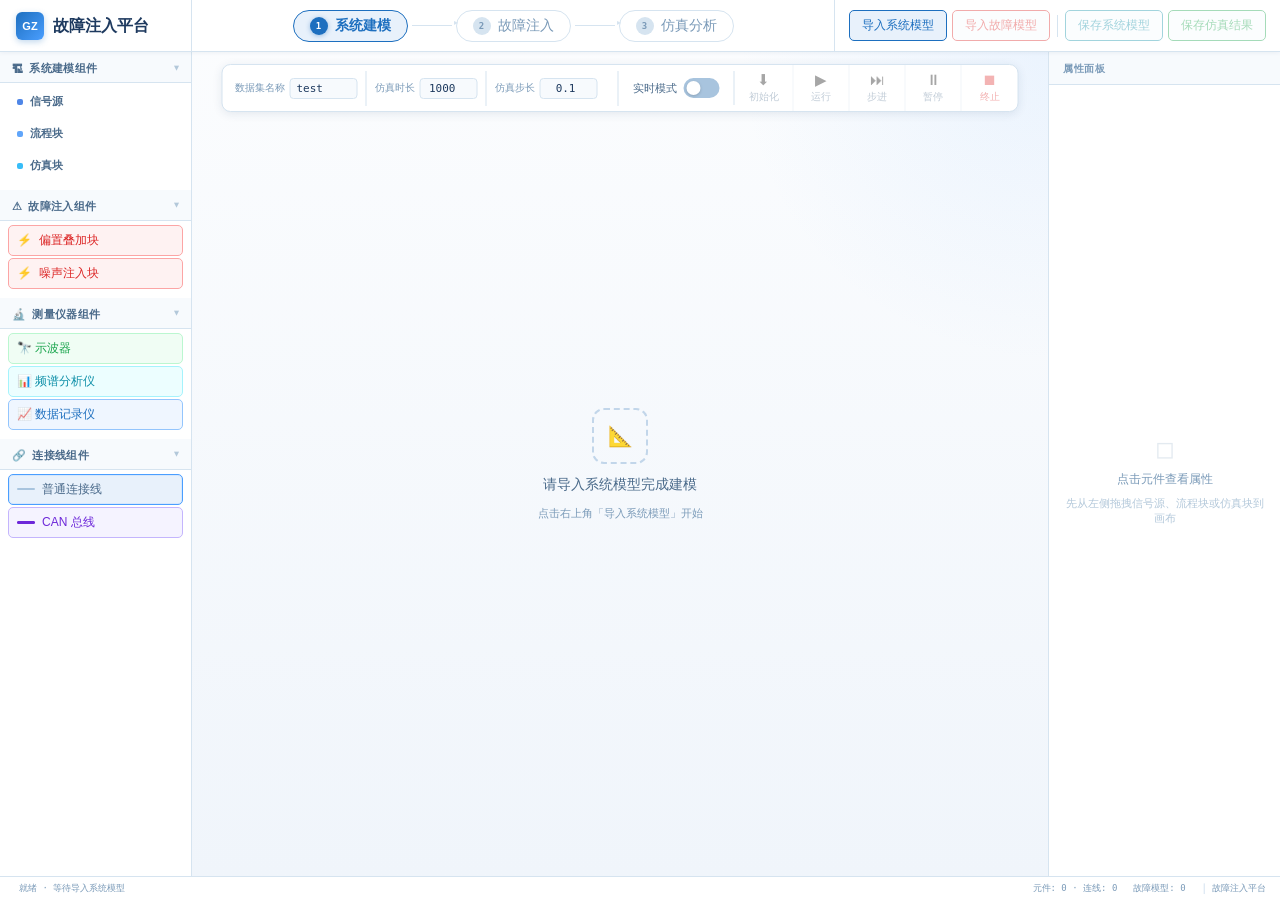
==== commit eb22c59d: "Update platform simulation block interface" ====
--- a/TEST.html
+++ b/TEST.html
@@ -181,6 +181,7 @@
 .blk-kicker{font-size:9px;font-weight:700;letter-spacing:0.55px;text-transform:uppercase;color:currentColor;opacity:0.82;margin-bottom:2px;}
 .node-port{position:absolute;display:flex;align-items:center;justify-content:center;width:16px;height:16px;border-radius:50%;border:2px solid currentColor;background:#fff;box-shadow:0 0 0 3px rgba(255,255,255,0.78);pointer-events:auto;cursor:crosshair;z-index:2;transform:translate(-50%,-50%);padding:0;appearance:none;outline:none;}
 .node-port--output{background:currentColor;border-color:#fff;box-shadow:0 0 0 2px color-mix(in srgb,currentColor 24%,transparent);}
+.node-port--top{background:#fff;border-color:currentColor;box-shadow:0 0 0 3px rgba(255,255,255,0.9),0 6px 14px rgba(56,189,248,0.14);}
 .node-port--active{box-shadow:0 0 0 5px color-mix(in srgb,currentColor 18%,transparent);}
 .node-port__inner{width:4px;height:4px;border-radius:50%;background:currentColor;}
 .fbadge{position:absolute;top:-7px;right:-7px;width:15px;height:15px;background:var(--red);border-radius:50%;display:none;align-items:center;justify-content:center;font-size:7px;font-weight:700;color:#fff;box-shadow:0 1px 4px rgba(220,38,38,0.45);}
@@ -251,9 +252,9 @@
 @keyframes blink{0%,100%{opacity:1;}50%{opacity:0.3;}}
 
 /* ── 右侧属性面板 ── */
-.rpanel{width:210px;flex-shrink:0;background:var(--bg-panel);border-left:1.5px solid var(--border);display:flex;flex-direction:column;}
+.rpanel{width:232px;flex-shrink:0;background:var(--bg-panel);border-left:1.5px solid var(--border);display:flex;flex-direction:column;}
 .ph{padding:10px 14px 8px;font-size:10px;font-weight:600;letter-spacing:0.6px;color:var(--textm);text-transform:uppercase;border-bottom:1px solid var(--border);flex-shrink:0;background:var(--bg-card);}
-.props-body{flex:1;overflow-y:auto;padding:14px 12px;}
+.props-body{flex:1;overflow-y:auto;padding:16px 14px;}
 .props-empty{display:flex;flex-direction:column;align-items:center;justify-content:center;height:100%;gap:8px;color:var(--textm);font-size:12px;text-align:center;}
 .pgroup{margin-bottom:18px;}
 .pglbl{font-size:9px;color:var(--textd);text-transform:uppercase;letter-spacing:0.6px;margin-bottom:8px;font-weight:600;}
@@ -276,6 +277,16 @@
 .props-field select:focus,
 .props-field textarea:focus{border-color:var(--blue);box-shadow:0 0 0 3px rgba(74,158,255,0.12);}
 .props-help{font-size:10px;color:var(--textm);line-height:1.7;}
+.sim-intf-toolbar{display:flex;flex-direction:column;gap:10px;}
+.sim-intf-counts{display:grid;grid-template-columns:1fr 1fr;gap:10px;}
+.sim-intf-counts .props-field:last-child{grid-column:1 / -1;}
+.sim-intf-group{border:1px solid rgba(174,194,221,0.72);border-radius:12px;background:linear-gradient(180deg,rgba(252,254,255,0.98),rgba(246,250,255,0.92));padding:12px 12px 13px;display:flex;flex-direction:column;gap:10px;box-shadow:0 6px 14px rgba(30,58,95,0.04);}
+.sim-intf-head{display:flex;align-items:center;justify-content:space-between;gap:12px;}
+.sim-intf-title{font-size:11px;font-weight:700;color:var(--text);}
+.sim-intf-meta{font-size:10px;color:var(--textm);padding:3px 8px;border-radius:999px;background:rgba(221,234,252,0.78);}
+.sim-intf-list{display:flex;flex-direction:column;gap:9px;}
+.sim-intf-row{display:grid;grid-template-columns:minmax(0,1.12fr) minmax(0,0.88fr);gap:10px;align-items:end;}
+.sim-intf-note{font-size:10px;color:var(--textm);line-height:1.6;}
 .props-actions{display:flex;flex-direction:column;gap:10px;margin-top:20px;}
 .props-save{width:100%;padding:9px 12px;border:none;border-radius:7px;background:var(--red);color:#fff;font-size:12px;font-weight:700;cursor:pointer;transition:background 0.18s,transform 0.18s;}
 .props-save:hover{background:#b91c1c;}
@@ -460,7 +471,7 @@
   .tbtn{padding:6px 10px;font-size:11px;}
   .logo{width:var(--sidebar-w-md);}
   .lpanel{width:var(--sidebar-w-md);}
-  .rpanel{width:220px;}
+  .rpanel{width:236px;}
 }
 
 @media (max-width:980px){
@@ -1092,6 +1103,8 @@
 const NODE_DOUBLE_CLICK={nodeId:'',timestamp:0};
 
 const PORT_FORMATS=['标量','向量','矩阵','布尔','事件'];
+const SIM_MODULE_TYPES=['一阶函数','微分','积分'];
+const SIM_INTERFACE_LIMITS={inputs:[1,6],outputs:[1,6],middleVars:[0,6]};
 
 const COMPONENT_LIBRARY={
   signal_source:{
@@ -1116,7 +1129,14 @@
     className:'b-sim',
     width:174,
     height:92,
-    defaults:{name:'仿真块',moduleType:'一阶函数',inputFormat:'标量',outputFormat:'标量',functionNote:'当前预留函数编辑能力，默认使用基础模块。'}
+    defaults:{
+      name:'仿真块',
+      moduleType:'一阶函数',
+      inputs:[{name:'输入 1',type:'标量'}],
+      outputs:[{name:'输出 1',type:'标量'}],
+      middleVars:[{name:'中间量 1',type:'标量'}],
+      functionNote:'当前预留 Python 函数接口，可在后续导入函数定义。'
+    }
   },
   fault_bias:{
     label:'偏置叠加块',
@@ -1331,6 +1351,195 @@
     .replace(/'/g,'&#39;');
 }
 
+function clampInterfaceCount(value,[min,max]){
+  const parsed=Number.parseInt(value,10);
+  if(!Number.isFinite(parsed)){return min;}
+  return clamp(parsed,min,max);
+}
+
+function normalizeSimulationInterfaceList(items,prefix,fallbackType,minCount=0){
+  const base=Array.isArray(items)?items:[];
+  const normalized=base
+    .map((item,index)=>({
+      name:String(item?.name||`${prefix} ${index+1}`).trim()||`${prefix} ${index+1}`,
+      type:PORT_FORMATS.includes(item?.type)?item.type:(fallbackType||'标量')
+    }))
+    .filter(Boolean);
+  while(normalized.length<minCount){
+    normalized.push({
+      name:`${prefix} ${normalized.length+1}`,
+      type:fallbackType||'标量'
+    });
+  }
+  return normalized;
+}
+
+function normalizeSimulationInterfaces(props){
+  const inputFallback=PORT_FORMATS.includes(props?.inputFormat)?props.inputFormat:'标量';
+  const outputFallback=PORT_FORMATS.includes(props?.outputFormat)?props.outputFormat:'标量';
+  props.inputs=normalizeSimulationInterfaceList(props?.inputs,'输入',inputFallback,1);
+  props.outputs=normalizeSimulationInterfaceList(props?.outputs,'输出',outputFallback,1);
+  props.middleVars=normalizeSimulationInterfaceList(props?.middleVars,'中间量',outputFallback,0);
+  if(!props.middleVars.length&&props?.inputFormat){
+    props.middleVars=[{name:'中间量 1',type:outputFallback}];
+  }
+  if(!props.functionNote){
+    props.functionNote='当前预留 Python 函数接口，可在后续导入函数定义。';
+  }
+  delete props.inputFormat;
+  delete props.outputFormat;
+  return props;
+}
+
+function getSimulationPortSets(props){
+  normalizeSimulationInterfaces(props);
+  return {
+    inputs:props.inputs,
+    outputs:props.outputs,
+    middleVars:props.middleVars
+  };
+}
+
+function getSimulationNodeSize(props){
+  const groups=getSimulationPortSets(props);
+  const leftCount=Math.max(groups.inputs.length,1);
+  const rightCount=Math.max(groups.outputs.length,1);
+  const topCount=groups.middleVars.length;
+  const verticalDominant=Math.max(leftCount,rightCount);
+  return {
+    width:clamp(196+Math.max(0,topCount-2)*28,196,336),
+    height:clamp(116+Math.max(0,verticalDominant-2)*22+(topCount?18:0),116,312)
+  };
+}
+
+function applyNodeGeometry(node){
+  if(!node){return;}
+  if(node.type==='simulation_block'){
+    normalizeSimulationInterfaces(node.props);
+    const size=getSimulationNodeSize(node.props);
+    node.w=size.width;
+    node.h=size.height;
+  }else{
+    const meta=COMPONENT_LIBRARY[node.type];
+    if(meta){
+      node.w=meta.width;
+      node.h=meta.height;
+    }
+  }
+  node.x=clamp(node.x,CANVAS_STAGE.nodePadding,CANVAS_STAGE.width-node.w-CANVAS_STAGE.nodePadding);
+  node.y=clamp(node.y,CANVAS_STAGE.nodeMinY,CANVAS_STAGE.height-node.h-CANVAS_STAGE.nodePadding);
+}
+
+function pruneInvalidEdgesForNode(node){
+  const ports=getNodePorts(node);
+  const outputCount=ports.outputs.length;
+  const inputCount=ports.inputs.length;
+  const removed=S.modelEdges.filter(edge=>{
+    if(edge.sourceNodeId===node.id&&(edge.sourcePortIndex||0)>=outputCount){return true;}
+    if(edge.targetNodeId===node.id&&(edge.targetPortIndex||0)>=inputCount){return true;}
+    return false;
+  });
+  if(!removed.length){return 0;}
+  const removedIds=new Set(removed.map(edge=>edge.id));
+  S.modelEdges=S.modelEdges.filter(edge=>!removedIds.has(edge.id));
+  if(S.selEdge&&removedIds.has(S.selEdge)){S.selEdge=null;}
+  if(S.protocolInjectTargetId&&removedIds.has(S.protocolInjectTargetId)){
+    S.protocolInjectTargetId='';
+    S.protocolInjectSelectionMode='';
+    S.protocolInjectSelectionId='';
+  }
+  return removed.length;
+}
+
+function getSimulationFlatOutputs(props){
+  const groups=getSimulationPortSets(props);
+  return [
+    ...groups.outputs.map((item,index)=>({kind:'output',name:item.name,type:item.type,index,side:'right'})),
+    ...groups.middleVars.map((item,index)=>({kind:'middle',name:item.name,type:item.type,index,side:'top'}))
+  ];
+}
+
+function buildSimulationInterfaceRows(items,prefix){
+  return items.map((item,index)=>`
+    <div class="sim-intf-row" data-role="${prefix}" data-index="${index}">
+      <div class="props-field">
+        <label>${prefix}名称 ${index+1}</label>
+        <input data-sim-field="name" value="${escapeHtml(item.name)}">
+      </div>
+      <div class="props-field">
+        <label>${prefix}类型</label>
+        <select data-sim-field="type">${buildSelectOptions(PORT_FORMATS,item.type)}</select>
+      </div>
+    </div>`).join('');
+}
+
+function buildSimulationBlockFields(node){
+  normalizeSimulationInterfaces(node.props);
+  return `
+    <div class="pgroup">
+      <div class="pglbl">仿真接口</div>
+      <div class="props-field"><label>模块名称</label><input id="prop-name" value="${escapeHtml(node.props.name)}"></div>
+      <div class="props-field"><label>模块类型</label><select id="prop-moduleType">${buildSelectOptions(SIM_MODULE_TYPES,node.props.moduleType)}</select></div>
+      <div class="sim-intf-toolbar">
+        <div class="sim-intf-counts">
+          <div class="props-field"><label>输入数量</label><input id="sim-input-count" type="number" min="${SIM_INTERFACE_LIMITS.inputs[0]}" max="${SIM_INTERFACE_LIMITS.inputs[1]}" value="${node.props.inputs.length}"></div>
+          <div class="props-field"><label>输出数量</label><input id="sim-output-count" type="number" min="${SIM_INTERFACE_LIMITS.outputs[0]}" max="${SIM_INTERFACE_LIMITS.outputs[1]}" value="${node.props.outputs.length}"></div>
+          <div class="props-field"><label>中间变量数量</label><input id="sim-middle-count" type="number" min="${SIM_INTERFACE_LIMITS.middleVars[0]}" max="${SIM_INTERFACE_LIMITS.middleVars[1]}" value="${node.props.middleVars.length}"></div>
+        </div>
+        <button class="props-secondary" type="button" onclick="syncSimulationInterfaceCounts()">同步接口数量</button>
+        <div class="sim-intf-note">中间变量当前会挂在模块上方，作为辅助观察端口使用；输入仍在左侧，主输出仍在右侧。</div>
+      </div>
+    </div>
+    <div class="sim-intf-group">
+      <div class="sim-intf-head">
+        <div class="sim-intf-title">输入接口</div>
+        <div class="sim-intf-meta">${node.props.inputs.length} 个左侧端口</div>
+      </div>
+      <div class="sim-intf-list">${buildSimulationInterfaceRows(node.props.inputs,'输入')}</div>
+    </div>
+    <div class="sim-intf-group">
+      <div class="sim-intf-head">
+        <div class="sim-intf-title">输出接口</div>
+        <div class="sim-intf-meta">${node.props.outputs.length} 个右侧主输出</div>
+      </div>
+      <div class="sim-intf-list">${buildSimulationInterfaceRows(node.props.outputs,'输出')}</div>
+    </div>
+    <div class="sim-intf-group">
+      <div class="sim-intf-head">
+        <div class="sim-intf-title">中间变量</div>
+        <div class="sim-intf-meta">${node.props.middleVars.length} 个顶部辅助端口</div>
+      </div>
+      <div class="sim-intf-list">${node.props.middleVars.length?buildSimulationInterfaceRows(node.props.middleVars,'中间量'):'<div class="sim-intf-note">当前未暴露中间变量端口，可先调整数量后再同步。</div>'}</div>
+    </div>
+    <div class="props-field"><label>函数说明</label><textarea id="prop-functionNote">${escapeHtml(node.props.functionNote)}</textarea></div>
+    <div class="props-help">后续这里会接入 Python 函数导入能力。当前版本先支持接口编排、端口连线和基础模块运行时。</div>`;
+}
+
+function readSimulationInterfaceRows(role){
+  return [...document.querySelectorAll(`.sim-intf-row[data-role="${role}"]`)].map((row,index)=>({
+    name:(row.querySelector('[data-sim-field="name"]')?.value||`${role} ${index+1}`).trim()||`${role} ${index+1}`,
+    type:row.querySelector('[data-sim-field="type"]')?.value||'标量'
+  }));
+}
+
+function syncSimulationInterfaceCounts(){
+  const node=getNode(S.selBlk);
+  if(!node||node.type!=='simulation_block'){return;}
+  const nextProps=cloneDefaults(node.props);
+  nextProps.inputs=readSimulationInterfaceRows('输入');
+  nextProps.outputs=readSimulationInterfaceRows('输出');
+  nextProps.middleVars=readSimulationInterfaceRows('中间量');
+  normalizeSimulationInterfaces(nextProps);
+  const inputCount=clampInterfaceCount(document.getElementById('sim-input-count')?.value,SIM_INTERFACE_LIMITS.inputs);
+  const outputCount=clampInterfaceCount(document.getElementById('sim-output-count')?.value,SIM_INTERFACE_LIMITS.outputs);
+  const middleCount=clampInterfaceCount(document.getElementById('sim-middle-count')?.value,SIM_INTERFACE_LIMITS.middleVars);
+  nextProps.inputs=normalizeSimulationInterfaceList(nextProps.inputs.slice(0,inputCount),'输入',nextProps.inputs[0]?.type||'标量',inputCount);
+  nextProps.outputs=normalizeSimulationInterfaceList(nextProps.outputs.slice(0,outputCount),'输出',nextProps.outputs[0]?.type||'标量',outputCount);
+  nextProps.middleVars=normalizeSimulationInterfaceList(nextProps.middleVars.slice(0,middleCount),'中间量',nextProps.middleVars[0]?.type||'标量',middleCount);
+  const preview={...node,props:nextProps};
+  renderPropertyPanel(preview);
+}
+
 function getNode(id){
   return S.modelNodes.find(node=>node.id===id);
 }
@@ -1537,9 +1746,21 @@
     };
   }
   if(node.type==='simulation_block'){
+    const groups=getSimulationPortSets(node.props);
     return {
-      inputs:[{key:'input',label:'输入'}],
-      outputs:[{key:'output',label:'输出'}]
+      inputs:groups.inputs.map((item,index)=>({
+        key:`input-${index}`,
+        label:`输入 ${index+1} · ${item.name} / ${item.type}`,
+        kind:'input',
+        side:'left'
+      })),
+      outputs:getSimulationFlatOutputs(node.props).map((item,index)=>({
+        key:`${item.kind}-${item.index}`,
+        label:`${item.kind==='middle'?'中间量':'输出'} ${item.index+1} · ${item.name} / ${item.type}`,
+        kind:item.kind,
+        side:item.side,
+        portIndex:index
+      }))
     };
   }
   if(node.type.startsWith('fault_')){
@@ -1561,13 +1782,26 @@
   const ports=getNodePorts(node)[direction==='input'?'inputs':'outputs'];
   const port=ports[index];
   if(!port){return null;}
-  const total=Math.max(ports.length,1);
-  const gap=node.h/(total+1);
-  const localY=Math.round(gap*(index+1));
-  const localX=direction==='input'?0:node.w;
+  const side=port.side||(direction==='input'?'left':'right');
+  let localX=direction==='input'?0:node.w;
+  let localY=Math.round(node.h/2);
+  if(side==='top'){
+    const topPorts=ports.filter(item=>(item.side||'right')==='top');
+    const topIndex=topPorts.findIndex(item=>item.key===port.key);
+    const topGap=node.w/(Math.max(topPorts.length,1)+1);
+    localX=Math.round(topGap*(topIndex+1));
+    localY=0;
+  }else{
+    const sidePorts=ports.filter(item=>(item.side||(direction==='input'?'left':'right'))===side);
+    const sideIndex=sidePorts.findIndex(item=>item.key===port.key);
+    const gap=node.h/(Math.max(sidePorts.length,1)+1);
+    localY=Math.round(gap*(sideIndex+1));
+    localX=side==='left'?0:node.w;
+  }
   return {
     ...port,
     direction,
+    side,
     index,
     localX,
     localY,
@@ -1577,10 +1811,17 @@
 }
 
 function buildEdgePath(start,end){
-  const delta=Math.max(64,Math.abs(end.x-start.x)*0.45);
-  const cp1x=start.x+delta;
-  const cp2x=end.x-delta;
-  return `M ${start.x} ${start.y} C ${cp1x} ${start.y}, ${cp2x} ${end.y}, ${end.x} ${end.y}`;
+  const deltaX=Math.max(64,Math.abs(end.x-start.x)*0.42);
+  const deltaY=Math.max(48,Math.abs(end.y-start.y)*0.38);
+  const cp1={
+    x:start.side==='right'?start.x+deltaX:(start.side==='left'?start.x-deltaX:start.x),
+    y:start.side==='top'?start.y-deltaY:start.y
+  };
+  const cp2={
+    x:end.side==='right'?end.x+deltaX:(end.side==='left'?end.x-deltaX:end.x),
+    y:end.side==='top'?end.y-deltaY:end.y
+  };
+  return `M ${start.x} ${start.y} C ${cp1.x} ${cp1.y}, ${cp2.x} ${cp2.y}, ${end.x} ${end.y}`;
 }
 
 function clientToStagePoint(clientX,clientY){
@@ -1721,7 +1962,8 @@
     case 'flow_block':
       return `${props.inputName} / ${props.inputFormat} → ${props.outputName} / ${props.outputFormat}${faultNote}`;
     case 'simulation_block':
-      return `${props.moduleType} · ${props.inputFormat} → ${props.outputFormat}${faultNote}`;
+      normalizeSimulationInterfaces(props);
+      return `${props.inputs.length}入 · ${props.outputs.length}出 · ${props.middleVars.length}中间 · ${props.moduleType}${faultNote}`;
     case 'fault_bias':
     case 'fault_noise':
     case 'fault_stuck':
@@ -1929,6 +2171,7 @@
   if(!layer){return;}
   layer.innerHTML='';
   S.modelNodes.forEach(node=>{
+    applyNodeGeometry(node);
     const meta=COMPONENT_LIBRARY[node.type];
     const faulted=S.faultedBlks.includes(node.id)||Boolean(node.injectedFault);
     const el=document.createElement('div');
@@ -1938,6 +2181,14 @@
     el.style.top=`${node.y}px`;
     el.style.width=`${node.w}px`;
     el.style.height=`${node.h}px`;
+    if(node.type==='simulation_block'){
+      const topPortCount=node.props.middleVars?.length||0;
+      el.style.paddingTop=`${topPortCount?18:10}px`;
+      el.style.paddingBottom='10px';
+    }else{
+      el.style.paddingTop='';
+      el.style.paddingBottom='';
+    }
     el.innerHTML=`
       <div class="fbadge">F</div>
       <div class="blk-kicker">${faulted&&!isFaultNodeType(node.type)?`${meta.badge} · 故障` : meta.badge}</div>
@@ -1988,10 +2239,10 @@
       const info=getPortInfo(node,'output',index);
       const portEl=document.createElement('button');
       portEl.type='button';
-      portEl.className='node-port node-port--output';
+      portEl.className=`node-port node-port--output${info.side==='top'?' node-port--top':''}`;
       portEl.style.left=`${info.localX}px`;
       portEl.style.top=`${info.localY}px`;
-      portEl.style.color=node.type==='signal_source'?'#4f86e7':'#6da0ff';
+      portEl.style.color=port.kind==='middle'?'#4b9cb8':(node.type==='signal_source'?'#4f86e7':'#6da0ff');
       portEl.title=port.label;
       if(S.pendingConnection&&S.pendingConnection.sourceNodeId===node.id&&(S.pendingConnection.sourcePortIndex||0)===index){
         portEl.classList.add('node-port--active');
@@ -2118,17 +2369,21 @@
   if(type.startsWith('instrument_')){props.name=`${meta.label} ${count}`;}
   if(type.startsWith('link_')){props.name=`${meta.label} ${count}`;}
 
+  if(type==='simulation_block'){
+    normalizeSimulationInterfaces(props);
+  }
+  const size=type==='simulation_block'?getSimulationNodeSize(props):{width:meta.width,height:meta.height};
   const point={
-    x:clamp(Math.round(rawX-meta.width/2),CANVAS_STAGE.nodePadding,CANVAS_STAGE.width-meta.width-CANVAS_STAGE.nodePadding),
-    y:clamp(Math.round(rawY-meta.height/2),CANVAS_STAGE.nodeMinY,CANVAS_STAGE.height-meta.height-CANVAS_STAGE.nodePadding)
+    x:clamp(Math.round(rawX-size.width/2),CANVAS_STAGE.nodePadding,CANVAS_STAGE.width-size.width-CANVAS_STAGE.nodePadding),
+    y:clamp(Math.round(rawY-size.height/2),CANVAS_STAGE.nodeMinY,CANVAS_STAGE.height-size.height-CANVAS_STAGE.nodePadding)
   };
   S.modelNodes.push({
     id:`node-${++S.nodeSeq}`,
     type,
     x:point.x,
     y:point.y,
-    w:meta.width,
-    h:meta.height,
+    w:size.width,
+    h:size.height,
     props
   });
   markTopologyDirty(getMutationScopeForType(type));
@@ -2372,18 +2627,7 @@
         <div class="props-help">流程块用于定义系统中的输入、输出以及接口格式。</div>
       </div>`;
   }else if(node.type==='simulation_block'){
-    fields=`
-      <div class="pgroup">
-        <div class="pglbl">仿真定义</div>
-        <div class="props-field"><label>模块名称</label><input id="prop-name" value="${escapeHtml(node.props.name)}"></div>
-        <div class="props-field"><label>模块类型</label><select id="prop-moduleType">${buildSelectOptions(['一阶函数','微分','积分'],node.props.moduleType)}</select></div>
-        <div class="props-row">
-          <div class="props-field"><label>输入格式</label><select id="prop-inputFormat">${buildSelectOptions(PORT_FORMATS,node.props.inputFormat)}</select></div>
-          <div class="props-field"><label>输出格式</label><select id="prop-outputFormat">${buildSelectOptions(PORT_FORMATS,node.props.outputFormat)}</select></div>
-        </div>
-        <div class="props-field"><label>函数说明</label><textarea id="prop-functionNote">${escapeHtml(node.props.functionNote)}</textarea></div>
-        <div class="props-help">当前先保留基础模块选择，后续可扩展为可编辑的函数表达式或脚本。</div>
-      </div>`;
+    fields=buildSimulationBlockFields(node);
   }else if(node.type.startsWith('fault_')){
     fields=`
       <div class="pgroup">
@@ -2465,9 +2709,31 @@
   }else if(node.type==='simulation_block'){
     node.props.name=document.getElementById('prop-name').value.trim()||node.props.name;
     node.props.moduleType=document.getElementById('prop-moduleType').value;
-    node.props.inputFormat=document.getElementById('prop-inputFormat').value;
-    node.props.outputFormat=document.getElementById('prop-outputFormat').value;
-    node.props.functionNote=document.getElementById('prop-functionNote').value.trim()||'当前预留函数编辑能力，默认使用基础模块。';
+    node.props.inputs=readSimulationInterfaceRows('输入');
+    node.props.outputs=readSimulationInterfaceRows('输出');
+    node.props.middleVars=readSimulationInterfaceRows('中间量');
+    normalizeSimulationInterfaces(node.props);
+    node.props.inputs=normalizeSimulationInterfaceList(
+      node.props.inputs.slice(0,clampInterfaceCount(document.getElementById('sim-input-count')?.value,SIM_INTERFACE_LIMITS.inputs)),
+      '输入',
+      node.props.inputs[0]?.type||'标量',
+      clampInterfaceCount(document.getElementById('sim-input-count')?.value,SIM_INTERFACE_LIMITS.inputs)
+    );
+    node.props.outputs=normalizeSimulationInterfaceList(
+      node.props.outputs.slice(0,clampInterfaceCount(document.getElementById('sim-output-count')?.value,SIM_INTERFACE_LIMITS.outputs)),
+      '输出',
+      node.props.outputs[0]?.type||'标量',
+      clampInterfaceCount(document.getElementById('sim-output-count')?.value,SIM_INTERFACE_LIMITS.outputs)
+    );
+    node.props.middleVars=normalizeSimulationInterfaceList(
+      node.props.middleVars.slice(0,clampInterfaceCount(document.getElementById('sim-middle-count')?.value,SIM_INTERFACE_LIMITS.middleVars)),
+      '中间量',
+      node.props.middleVars[0]?.type||'标量',
+      clampInterfaceCount(document.getElementById('sim-middle-count')?.value,SIM_INTERFACE_LIMITS.middleVars)
+    );
+    node.props.functionNote=document.getElementById('prop-functionNote').value.trim()||'当前预留 Python 函数接口，可在后续导入函数定义。';
+    applyNodeGeometry(node);
+    pruneInvalidEdgesForNode(node);
   }else if(node.type.startsWith('fault_')){
     node.props.name=document.getElementById('prop-name').value.trim()||node.props.name;
     node.props.faultType=document.getElementById('prop-faultType').value.trim()||node.props.faultType;
@@ -3094,7 +3360,17 @@
 
 function ensureNodeRuntime(bucket,node){
   if(!bucket.nodeStates[node.id]){
-    bucket.nodeStates[node.id]={lastOutput:0,lastInput:0,prevInput:0,integrator:0,firstOrder:0};
+    bucket.nodeStates[node.id]={
+      lastOutput:0,
+      lastInput:0,
+      lastOutputs:[0],
+      lastInputValues:[],
+      lastMiddleValues:[],
+      prevInput:0,
+      prevAggregateInput:0,
+      integrator:0,
+      firstOrder:0
+    };
   }
   return bucket.nodeStates[node.id];
 }
@@ -3296,61 +3572,138 @@
   return nextValue;
 }
 
-function resolveNodeInput(node,modeKey,time,dt,cache,visiting){
+function sanitizeSignalValue(value){
+  return Number.isFinite(value)?value:0;
+}
+
+function resolveNodeInputValues(node,modeKey,time,dt,cache,visiting){
+  const inputPorts=getNodePorts(node).inputs;
+  if(!inputPorts.length){return [];}
   const incoming=getIncomingEdgesForNode(node.id);
-  if(!incoming.length){return 0;}
-  const edge=incoming[0];
-  const upstream=resolveNodeSignal(edge.sourceNodeId,modeKey,time,dt,cache,visiting);
-  return transmitEdgeSignal(edge,upstream,modeKey,time);
-}
-
-function resolveNodeSignal(nodeId,modeKey,time,dt,cache,visiting){
+  return inputPorts.map((_,portIndex)=>{
+    const edge=incoming.find(item=>(item.targetPortIndex||0)===portIndex);
+    if(!edge){return 0;}
+    const upstream=resolveNodeOutput(edge.sourceNodeId,edge.sourcePortIndex||0,modeKey,time,dt,cache,visiting);
+    return transmitEdgeSignal(edge,upstream,modeKey,time);
+  });
+}
+
+function buildSimulationResult(node,nodeState,inputValues,modeKey,time,dt){
+  normalizeSimulationInterfaces(node.props);
+  const primaryInput=sanitizeSignalValue(inputValues[0]||0);
+  const aggregateInput=inputValues.length
+    ?inputValues.reduce((sum,value)=>sum+sanitizeSignalValue(value),0)
+    :0;
+  const activeInput=inputValues.length>1?aggregateInput:primaryInput;
+  let coreOutput=0;
+  let stateValue=0;
+
+  if(node.props.moduleType==='微分'){
+    coreOutput=(activeInput-(nodeState.prevAggregateInput||0))/Math.max(dt,0.001);
+    stateValue=activeInput;
+  }else if(node.props.moduleType==='积分'){
+    nodeState.integrator=(nodeState.integrator||0)+activeInput*dt;
+    coreOutput=nodeState.integrator;
+    stateValue=nodeState.integrator;
+  }else{
+    const tau=1;
+    const previous=nodeState.firstOrder||0;
+    const alpha=dt/(tau+dt);
+    coreOutput=previous+alpha*(activeInput-previous);
+    nodeState.firstOrder=coreOutput;
+    stateValue=nodeState.firstOrder;
+  }
+
+  nodeState.prevInput=primaryInput;
+  nodeState.prevAggregateInput=activeInput;
+  if(modeKey==='actual'){
+    coreOutput=applyElectricalFault(node,activeInput,coreOutput,time);
+  }
+
+  const outputValues=node.props.outputs.map((_,index)=>{
+    if(index===0){return sanitizeSignalValue(coreOutput);}
+    if(index===1){return sanitizeSignalValue(stateValue);}
+    if(index===2){return sanitizeSignalValue(aggregateInput);}
+    return sanitizeSignalValue(coreOutput+(index*0.12*aggregateInput));
+  });
+
+  const middleValues=node.props.middleVars.map((_,index)=>{
+    if(index===0){return sanitizeSignalValue(primaryInput);}
+    if(index===1){return sanitizeSignalValue(aggregateInput);}
+    if(index===2){return sanitizeSignalValue(stateValue);}
+    if(index===3){return sanitizeSignalValue(coreOutput);}
+    return sanitizeSignalValue((coreOutput+aggregateInput+primaryInput)/(index+1));
+  });
+
+  return {outputs:outputValues,middleValues};
+}
+
+function resolveNodeOutputs(nodeId,modeKey,time,dt,cache,visiting){
   if(cache.has(nodeId)){return cache.get(nodeId);}
   const node=getNode(nodeId);
-  if(!node){return 0;}
+  if(!node){
+    return {outputs:[0],middleValues:[]};
+  }
   const bucket=modeKey==='reference'?SIM.reference:SIM.actual;
   const nodeState=ensureNodeRuntime(bucket,node);
   if(visiting.has(nodeId)){
-    return nodeState.lastOutput||0;
+    return {
+      outputs:nodeState.lastOutputs?.length?nodeState.lastOutputs:[nodeState.lastOutput||0],
+      middleValues:nodeState.lastMiddleValues||[]
+    };
   }
   visiting.add(nodeId);
-  const inputValue=resolveNodeInput(node,modeKey,time,dt,cache,visiting);
-  let outputValue=0;
+  const inputValues=resolveNodeInputValues(node,modeKey,time,dt,cache,visiting);
+  let resolved={outputs:[0],middleValues:[]};
 
   if(node.type==='signal_source'){
-    outputValue=computeSourceSignal(node,time);
+    resolved={outputs:[computeSourceSignal(node,time)],middleValues:[]};
   }else if(node.type==='flow_block'){
-    outputValue=modeKey==='actual'?applyElectricalFault(node,inputValue,inputValue,time):inputValue;
+    const passthrough=sanitizeSignalValue(inputValues[0]||0);
+    resolved={outputs:[modeKey==='actual'?applyElectricalFault(node,passthrough,passthrough,time):passthrough],middleValues:[]};
   }else if(node.type==='simulation_block'){
-    if(node.props.moduleType==='微分'){
-      outputValue=(inputValue-nodeState.prevInput)/Math.max(dt,0.001);
-    }else if(node.props.moduleType==='积分'){
-      nodeState.integrator=(nodeState.integrator||0)+inputValue*dt;
-      outputValue=nodeState.integrator;
-    }else{
-      const tau=1;
-      const previous=nodeState.firstOrder||0;
-      const alpha=dt/(tau+dt);
-      outputValue=previous+alpha*(inputValue-previous);
-      nodeState.firstOrder=outputValue;
+    resolved=buildSimulationResult(node,nodeState,inputValues,modeKey,time,dt);
+  }else if(node.type.startsWith('fault_')){
+    resolved={outputs:[applyPhysicalFaultNode(node,sanitizeSignalValue(inputValues[0]||0),time,modeKey)],middleValues:[]};
+  }else if(node.type.startsWith('instrument_')){
+    resolved={outputs:[sanitizeSignalValue(inputValues[0]||0)],middleValues:[]};
+  }else{
+    resolved={outputs:[sanitizeSignalValue(inputValues[0]||0)],middleValues:[]};
+  }
+
+  resolved.outputs=(resolved.outputs||[0]).map(sanitizeSignalValue);
+  resolved.middleValues=(resolved.middleValues||[]).map(sanitizeSignalValue);
+  nodeState.lastInputValues=inputValues.slice();
+  nodeState.lastInput=inputValues[0]||0;
+  nodeState.lastOutputs=resolved.outputs.slice();
+  nodeState.lastMiddleValues=resolved.middleValues.slice();
+  nodeState.lastOutput=nodeState.lastOutputs[0]||0;
+  visiting.delete(nodeId);
+  cache.set(nodeId,resolved);
+  return resolved;
+}
+
+function resolveNodeOutput(nodeId,outputIndex,modeKey,time,dt,cache,visiting){
+  const node=getNode(nodeId);
+  const resolved=resolveNodeOutputs(nodeId,modeKey,time,dt,cache,visiting);
+  if(!node){return 0;}
+  if(node.type==='simulation_block'){
+    normalizeSimulationInterfaces(node.props);
+    const mainCount=node.props.outputs.length;
+    if(outputIndex<mainCount){
+      return sanitizeSignalValue(resolved.outputs[outputIndex]??resolved.outputs[0]??0);
     }
-    nodeState.prevInput=inputValue;
-    if(modeKey==='actual'){
-      outputValue=applyElectricalFault(node,inputValue,outputValue,time);
-    }
-  }else if(node.type.startsWith('fault_')){
-    outputValue=applyPhysicalFaultNode(node,inputValue,time,modeKey);
-  }else if(node.type.startsWith('instrument_')){
-    outputValue=inputValue;
-  }else{
-    outputValue=inputValue;
-  }
-
-  nodeState.lastInput=inputValue;
-  nodeState.lastOutput=Number.isFinite(outputValue)?outputValue:0;
-  visiting.delete(nodeId);
-  cache.set(nodeId,nodeState.lastOutput);
-  return nodeState.lastOutput;
+    return sanitizeSignalValue(resolved.middleValues[outputIndex-mainCount]??resolved.outputs[0]??0);
+  }
+  return sanitizeSignalValue(resolved.outputs[outputIndex]??resolved.outputs[0]??0);
+}
+
+function resolveNodeInput(node,modeKey,time,dt,cache,visiting){
+  return resolveNodeInputValues(node,modeKey,time,dt,cache,visiting)[0]||0;
+}
+
+function resolveNodeSignal(nodeId,modeKey,time,dt,cache,visiting){
+  return resolveNodeOutput(nodeId,0,modeKey,time,dt,cache,visiting);
 }
 
 function recordScopeSamples(time,dt){
@@ -3397,7 +3750,13 @@
 function getScopeSignalName(scopeNode){
   const incoming=getIncomingEdgesForNode(scopeNode.id)[0];
   if(!incoming){return '未接入信号';}
-  return getNode(incoming.sourceNodeId)?.props?.name||'上游信号';
+  const sourceNode=getNode(incoming.sourceNodeId);
+  if(!sourceNode){return '上游信号';}
+  const outputPort=getNodePorts(sourceNode).outputs[incoming.sourcePortIndex||0];
+  if(outputPort){
+    return `${sourceNode.props?.name||'上游信号'} · ${outputPort.label}`;
+  }
+  return sourceNode.props?.name||'上游信号';
 }
 
 function updateScopeChrome(){
